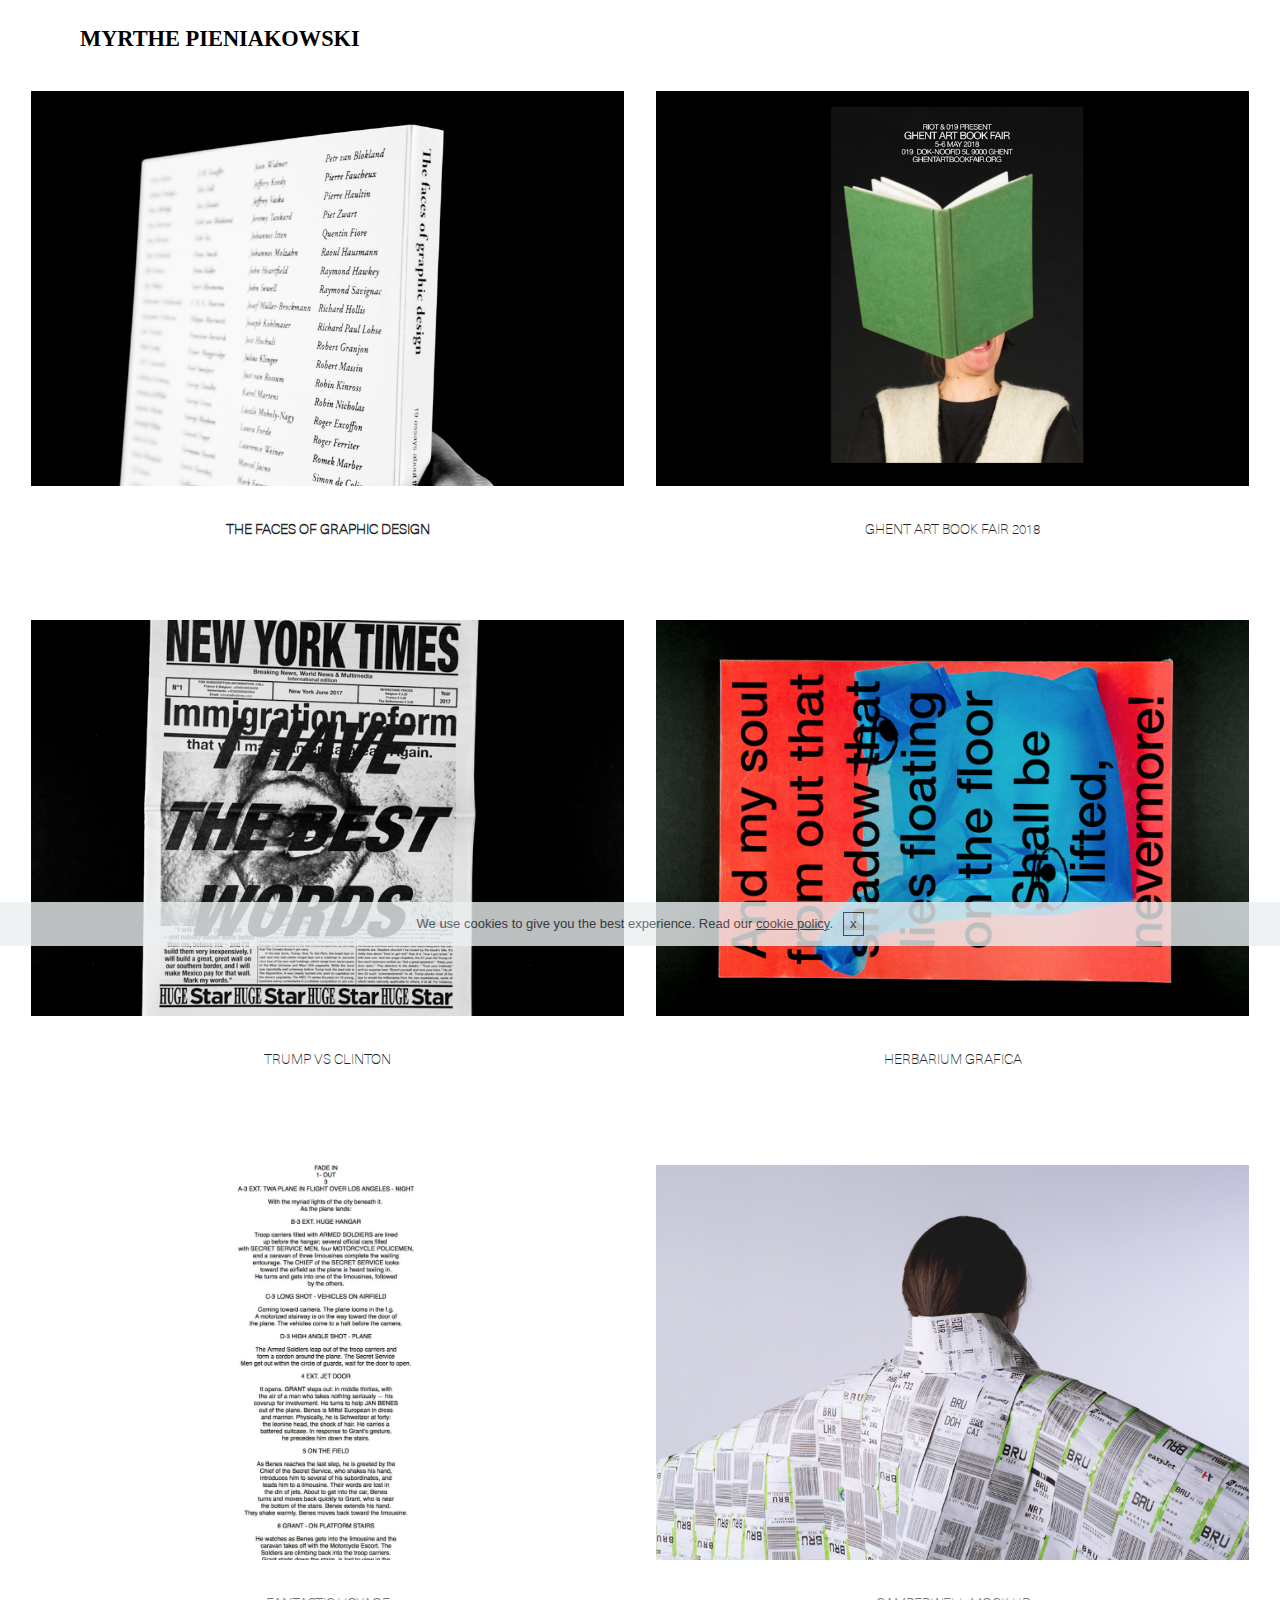
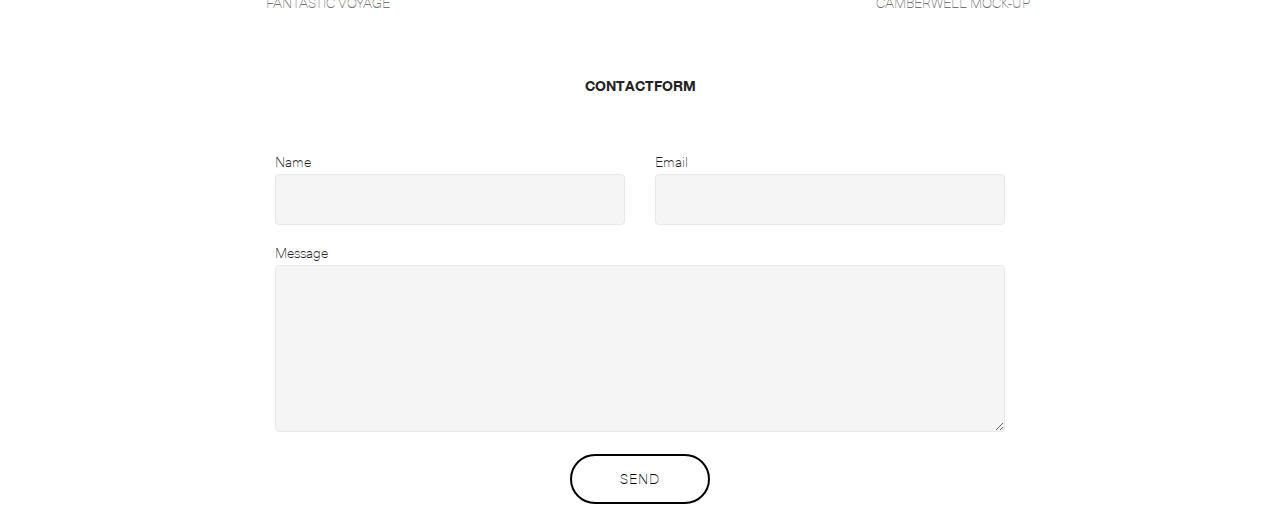
==== index.html @ 6dd0cce3 "create github pages" ====
<!DOCTYPE html>
<html >
<head>
  <!-- Site made with Mobirise Website Builder v4.7.6, https://mobirise.com -->
  <meta charset="UTF-8">
  <meta http-equiv="X-UA-Compatible" content="IE=edge">
  <meta name="generator" content="Mobirise v4.7.6, mobirise.com">
  <meta name="viewport" content="width=device-width, initial-scale=1, minimum-scale=1">
  <link rel="shortcut icon" href="assets/images/mp-678x122.png" type="image/x-icon">
  <meta name="description" content="">
  <title>Home</title>
  <link rel="stylesheet" href="assets/web/assets/mobirise-icons/mobirise-icons.css">
  <link rel="stylesheet" href="assets/tether/tether.min.css">
  <link rel="stylesheet" href="assets/bootstrap/css/bootstrap.min.css">
  <link rel="stylesheet" href="assets/bootstrap/css/bootstrap-grid.min.css">
  <link rel="stylesheet" href="assets/bootstrap/css/bootstrap-reboot.min.css">
  <link rel="stylesheet" href="assets/dropdown/css/style.css">
  <link rel="stylesheet" href="assets/theme/css/style.css">
  <link href="assets/fonts/style.css" rel="stylesheet">
  <link rel="stylesheet" href="assets/mobirise/css/mbr-additional.css" type="text/css">
  
  
  
</head>
<body>

<!-- Google Analytics -->
<!-- Global site tag (gtag.js) - Google Analytics -->
<script async src="https://www.googletagmanager.com/gtag/js?id=UA-120008341-1"></script>
<script>
  window.dataLayer = window.dataLayer || [];
  function gtag(){dataLayer.push(arguments);}
  gtag('js', new Date());

  gtag('config', 'UA-120008341-1');
</script>
<!-- /Google Analytics -->


  <section class="menu cid-qTjVnCFIsH" once="menu" id="menu2-2">

    

    <nav class="navbar navbar-expand beta-menu navbar-dropdown align-items-center navbar-fixed-top navbar-toggleable-sm">
        <button class="navbar-toggler navbar-toggler-right" type="button" data-toggle="collapse" data-target="#navbarSupportedContent" aria-controls="navbarSupportedContent" aria-expanded="false" aria-label="Toggle navigation">
            <div class="hamburger">
                <span></span>
                <span></span>
                <span></span>
                <span></span>
            </div>
        </button>
        <div class="menu-logo">
            <div class="navbar-brand">
                
                <span class="navbar-caption-wrap"><a class="navbar-caption text-black display-5" href="index.html">MYRTHE PIENIAKOWSKI</a></span>
            </div>
        </div>
        <div class="collapse navbar-collapse" id="navbarSupportedContent">
            <ul class="navbar-nav nav-dropdown nav-right" data-app-modern-menu="true"><li class="nav-item">
                    <a class="nav-link link text-black display-7" href="https://mobirise.com"></a>
                </li></ul>
            
        </div>
    </nav>
</section>

<section class="engine"><a href="https://mobirise.me/h">create a web page for free</a></section><section class="features17 cid-qTqsNQmgmX" id="features17-3f">
    
    

    
    <div class="container-fluid">
        <div class="media-container-row">
            <div class="card p-3 col-12 col-md-6">
                <div class="card-wrapper">
                    <div class="card-img">
                        <a href="page4.html"><img src="assets/images/mg-459.jpg" alt="Mobirise" title=""></a>
                    </div>
                    <div class="card-box">
                        
                        <p class="mbr-text mbr-fonts-style display-4"><strong>THE FACES OF GRAPHIC DESIGN</strong></p>
                    </div>
                </div>
            </div>

            <div class="card p-3 col-12 col-md-6">
                <div class="card-wrapper">
                    <div class="card-img">
                        <a href="page3.html"><img src="assets/images/abf1-1.jpg" alt="Mobirise" title=""></a>
                    </div>
                    <div class="card-box">
                        
                        <p class="mbr-text mbr-fonts-style display-4">GHENT ART BOOK FAIR 2018</p>
                    </div>
                </div>
            </div>

            

            
            
            
        </div>
    </div>
</section>

<section class="features17 cid-qTquhU2Tnd" id="features17-3g">
    
    

    
    <div class="container-fluid">
        <div class="media-container-row">
            <div class="card p-3 col-12 col-md-6">
                <div class="card-wrapper">
                    <div class="card-img">
                        <a href="page8.html"><img src="assets/images/mg-482.jpg" alt="Mobirise" title=""></a>
                    </div>
                    <div class="card-box">
                        
                        <p class="mbr-text mbr-fonts-style display-4">TRUMP VS CLINTON</p>
                    </div>
                </div>
            </div>

            <div class="card p-3 col-12 col-md-6">
                <div class="card-wrapper">
                    <div class="card-img">
                        <a href="page6.html"><img src="assets/images/mg-481.jpg" alt="Mobirise" title=""></a>
                    </div>
                    <div class="card-box">
                        
                        <p class="mbr-text mbr-fonts-style display-4">HERBARIUM GRAFICA</p>
                    </div>
                </div>
            </div>

            

            
            
            
        </div>
    </div>
</section>

<section class="features17 cid-qTquioYQr9" id="features17-3h">
    
    

    
    <div class="container-fluid">
        <div class="media-container-row">
            <div class="card p-3 col-12 col-md-6">
                <div class="card-wrapper">
                    <div class="card-img">
                        <a href="page5.html"><img src="assets/images/fantasticccc-1346x897.jpg" alt="Mobirise" title=""></a>
                    </div>
                    <div class="card-box">
                        
                        <p class="mbr-text mbr-fonts-style display-4">FANTASTIC VOYAGE</p>
                    </div>
                </div>
            </div>

            <div class="card p-3 col-12 col-md-6">
                <div class="card-wrapper">
                    <div class="card-img">
                        <a href="page9.html"><img src="assets/images/ual-ba-602.jpg" alt="Mobirise" title=""></a>
                    </div>
                    <div class="card-box">
                        
                        <p class="mbr-text mbr-fonts-style display-4">CAMBERWELL MOCK-UP</p>
                    </div>
                </div>
            </div>

            

            
            
            
        </div>
    </div>
</section>

<section class="mbr-section form1 cid-qTquiLpAEZ" id="form1-3i">

    

    
    <div class="container">
        <div class="row justify-content-center">
            <div class="title col-12 col-lg-8">
                <h2 class="mbr-section-title align-center pb-3 mbr-fonts-style display-7">
                    CONTACTFORM</h2>
                
            </div>
        </div>
    </div>
    <div class="container">
        <div class="row justify-content-center">
            <div class="media-container-column col-lg-8" data-form-type="formoid">
                    <div data-form-alert="" hidden="">Bedankt om het formulier in te vullen!</div>
            
                    <form class="mbr-form" action="https://mobirise.com/" method="post" data-form-title="Mobirise Form"><input type="hidden" name="email" data-form-email="true" value="nL0tCV4Rnau969kRXOWb6rwvXaxweIKHZmibWU5TJxDIJPIV/a1L2n4LvonAKduqh42fuw5In2tM961zqA9WU0sIHcNvE586/GI1rZqLfKrfEwnKVryehw3xgQGCtmq7" data-form-field="Email">
                        <div class="row row-sm-offset">
                            <div class="col-md-4 multi-horizontal" data-for="name">
                                <div class="form-group">
                                    <label class="form-control-label mbr-fonts-style display-4" for="name-form1-3i">Name</label>
                                    <input type="text" class="form-control" name="name" data-form-field="Name" required="" id="name-form1-3i">
                                </div>
                            </div>
                            <div class="col-md-4 multi-horizontal" data-for="email">
                                <div class="form-group">
                                    <label class="form-control-label mbr-fonts-style display-4" for="email-form1-3i">Email</label>
                                    <input type="email" class="form-control" name="email" data-form-field="Email" required="" id="email-form1-3i">
                                </div>
                            </div>
                            
                        </div>
                        <div class="form-group" data-for="message">
                            <label class="form-control-label mbr-fonts-style display-4" for="message-form1-3i">Message</label>
                            <textarea type="text" class="form-control" name="message" rows="7" data-form-field="Message" id="message-form1-3i"></textarea>
                        </div>
            
                        <span class="input-group-btn"><button href="" type="submit" class="btn btn-form btn-black-outline display-4">SEND</button></span>
                    </form>
            </div>
        </div>
    </div>
</section>


  <script src="assets/web/assets/jquery/jquery.min.js"></script>
  <script src="assets/popper/popper.min.js"></script>
  <script src="assets/tether/tether.min.js"></script>
  <script src="assets/bootstrap/js/bootstrap.min.js"></script>
  <script src="assets/smoothscroll/smooth-scroll.js"></script>
  <script src="assets/cookies-alert-plugin/cookies-alert-core.js"></script>
  <script src="assets/cookies-alert-plugin/cookies-alert-script.js"></script>
  <script src="assets/dropdown/js/script.min.js"></script>
  <script src="assets/touchswipe/jquery.touch-swipe.min.js"></script>
  <script src="assets/theme/js/script.js"></script>
  <script src="assets/formoid/formoid.min.js"></script>
  
  
<input name="cookieData" type="hidden" data-cookie-text="We use cookies to give you the best experience. Read our <a href='privacy.html'>cookie policy</a>.">
  </body>
</html>
---- assets/web/assets/mobirise-icons/mobirise-icons.css ----
@font-face {
  font-family: 'MobiriseIcons';
  src:  url('mobirise-icons.eot?spat4u');
  src:  url('mobirise-icons.eot?spat4u#iefix') format('embedded-opentype'),
    url('mobirise-icons.ttf?spat4u') format('truetype'),
    url('mobirise-icons.woff?spat4u') format('woff'),
    url('mobirise-icons.svg?spat4u#MobiriseIcons') format('svg');
  font-weight: normal;
  font-style: normal;
}

[class^="mbri-"], [class*=" mbri-"] {
  /* use !important to prevent issues with browser extensions that change fonts */
  font-family: MobiriseIcons !important;
  speak: none;
  font-style: normal;
  font-weight: normal;
  font-variant: normal;
  text-transform: none;
  line-height: 1;

  /* Better Font Rendering =========== */
  -webkit-font-smoothing: antialiased;
  -moz-osx-font-smoothing: grayscale;
}

.mbri-add-submenu:before {
  content: "\e900";
}
.mbri-alert:before {
  content: "\e901";
}
.mbri-align-center:before {
  content: "\e902";
}
.mbri-align-justify:before {
  content: "\e903";
}
.mbri-align-left:before {
  content: "\e904";
}
.mbri-align-right:before {
  content: "\e905";
}
.mbri-android:before {
  content: "\e906";
}
.mbri-apple:before {
  content: "\e907";
}
.mbri-arrow-down:before {
  content: "\e908";
}
.mbri-arrow-next:before {
  content: "\e909";
}
.mbri-arrow-prev:before {
  content: "\e90a";
}
.mbri-arrow-up:before {
  content: "\e90b";
}
.mbri-bold:before {
  content: "\e90c";
}
.mbri-bookmark:before {
  content: "\e90d";
}
.mbri-bootstrap:before {
  content: "\e90e";
}
.mbri-briefcase:before {
  content: "\e90f";
}
.mbri-browse:before {
  content: "\e910";
}
.mbri-bulleted-list:before {
  content: "\e911";
}
.mbri-calendar:before {
  content: "\e912";
}
.mbri-camera:before {
  content: "\e913";
}
.mbri-cart-add:before {
  content: "\e914";
}
.mbri-cart-full:before {
  content: "\e915";
}
.mbri-cash:before {
  content: "\e916";
}
.mbri-change-style:before {
  content: "\e917";
}
.mbri-chat:before {
  content: "\e918";
}
.mbri-clock:before {
  content: "\e919";
}
.mbri-close:before {
  content: "\e91a";
}
.mbri-cloud:before {
  content: "\e91b";
}
.mbri-code:before {
  content: "\e91c";
}
.mbri-contact-form:before {
  content: "\e91d";
}
.mbri-credit-card:before {
  content: "\e91e";
}
.mbri-cursor-click:before {
  content: "\e91f";
}
.mbri-cust-feedback:before {
  content: "\e920";
}
.mbri-database:before {
  content: "\e921";
}
.mbri-delivery:before {
  content: "\e922";
}
.mbri-desktop:before {
  content: "\e923";
}
.mbri-devices:before {
  content: "\e924";
}
.mbri-down:before {
  content: "\e925";
}
.mbri-download:before {
  content: "\e989";
}
.mbri-drag-n-drop:before {
  content: "\e927";
}
.mbri-drag-n-drop2:before {
  content: "\e928";
}
.mbri-edit:before {
  content: "\e929";
}
.mbri-edit2:before {
  content: "\e92a";
}
.mbri-error:before {
  content: "\e92b";
}
.mbri-extension:before {
  content: "\e92c";
}
.mbri-features:before {
  content: "\e92d";
}
.mbri-file:before {
  content: "\e92e";
}
.mbri-flag:before {
  content: "\e92f";
}
.mbri-folder:before {
  content: "\e930";
}
.mbri-gift:before {
  content: "\e931";
}
.mbri-github:before {
  content: "\e932";
}
.mbri-globe:before {
  content: "\e933";
}
.mbri-globe-2:before {
  content: "\e934";
}
.mbri-growing-chart:before {
  content: "\e935";
}
.mbri-hearth:before {
  content: "\e936";
}
.mbri-help:before {
  content: "\e937";
}
.mbri-home:before {
  content: "\e938";
}
.mbri-hot-cup:before {
  content: "\e939";
}
.mbri-idea:before {
  content: "\e93a";
}
.mbri-image-gallery:before {
  content: "\e93b";
}
.mbri-image-slider:before {
  content: "\e93c";
}
.mbri-info:before {
  content: "\e93d";
}
.mbri-italic:before {
  content: "\e93e";
}
.mbri-key:before {
  content: "\e93f";
}
.mbri-laptop:before {
  content: "\e940";
}
.mbri-layers:before {
  content: "\e941";
}
.mbri-left-right:before {
  content: "\e942";
}
.mbri-left:before {
  content: "\e943";
}
.mbri-letter:before {
  content: "\e944";
}
.mbri-like:before {
  content: "\e945";
}
.mbri-link:before {
  content: "\e946";
}
.mbri-lock:before {
  content: "\e947";
}
.mbri-login:before {
  content: "\e948";
}
.mbri-logout:before {
  content: "\e949";
}
.mbri-magic-stick:before {
  content: "\e94a";
}
.mbri-map-pin:before {
  content: "\e94b";
}
.mbri-menu:before {
  content: "\e94c";
}
.mbri-mobile:before {
  content: "\e94d";
}
.mbri-mobile2:before {
  content: "\e94e";
}
.mbri-mobirise:before {
  content: "\e94f";
}
.mbri-more-horizontal:before {
  content: "\e950";
}
.mbri-more-vertical:before {
  content: "\e951";
}
.mbri-music:before {
  content: "\e952";
}
.mbri-new-file:before {
  content: "\e953";
}
.mbri-numbered-list:before {
  content: "\e954";
}
.mbri-opened-folder:before {
  content: "\e955";
}
.mbri-pages:before {
  content: "\e956";
}
.mbri-paper-plane:before {
  content: "\e957";
}
.mbri-paperclip:before {
  content: "\e958";
}
.mbri-photo:before {
  content: "\e959";
}
.mbri-photos:before {
  content: "\e95a";
}
.mbri-pin:before {
  content: "\e95b";
}
.mbri-play:before {
  content: "\e95c";
}
.mbri-plus:before {
  content: "\e95d";
}
.mbri-preview:before {
  content: "\e95e";
}
.mbri-print:before {
  content: "\e95f";
}
.mbri-protect:before {
  content: "\e960";
}
.mbri-question:before {
  content: "\e961";
}
.mbri-quote-left:before {
  content: "\e962";
}
.mbri-quote-right:before {
  content: "\e963";
}
.mbri-refresh:before {
  content: "\e964";
}
.mbri-responsive:before {
  content: "\e965";
}
.mbri-right:before {
  content: "\e966";
}
.mbri-rocket:before {
  content: "\e967";
}
.mbri-sad-face:before {
  content: "\e968";
}
.mbri-sale:before {
  content: "\e969";
}
.mbri-save:before {
  content: "\e96a";
}
.mbri-search:before {
  content: "\e96b";
}
.mbri-setting:before {
  content: "\e96c";
}
.mbri-setting2:before {
  content: "\e96d";
}
.mbri-setting3:before {
  content: "\e96e";
}
.mbri-share:before {
  content: "\e96f";
}
.mbri-shopping-bag:before {
  content: "\e970";
}
.mbri-shopping-basket:before {
  content: "\e971";
}
.mbri-shopping-cart:before {
  content: "\e972";
}
.mbri-sites:before {
  content: "\e973";
}
.mbri-smile-face:before {
  content: "\e974";
}
.mbri-speed:before {
  content: "\e975";
}
.mbri-star:before {
  content: "\e976";
}
.mbri-success:before {
  content: "\e977";
}
.mbri-sun:before {
  content: "\e978";
}
.mbri-sun2:before {
  content: "\e979";
}
.mbri-tablet:before {
  content: "\e97a";
}
.mbri-tablet-vertical:before {
  content: "\e97b";
}
.mbri-target:before {
  content: "\e97c";
}
.mbri-timer:before {
  content: "\e97d";
}
.mbri-to-ftp:before {
  content: "\e97e";
}
.mbri-to-local-drive:before {
  content: "\e97f";
}
.mbri-touch-swipe:before {
  content: "\e980";
}
.mbri-touch:before {
  content: "\e981";
}
.mbri-trash:before {
  content: "\e982";
}
.mbri-underline:before {
  content: "\e983";
}
.mbri-unlink:before {
  content: "\e984";
}
.mbri-unlock:before {
  content: "\e985";
}
.mbri-up-down:before {
  content: "\e986";
}
.mbri-up:before {
  content: "\e987";
}
.mbri-update:before {
  content: "\e988";
}
.mbri-upload:before {
 content: "\e926"; 
}
.mbri-user:before {
  content: "\e98a";
}
.mbri-user2:before {
  content: "\e98b";
}
.mbri-users:before {
  content: "\e98c";
}
.mbri-video:before {
  content: "\e98d";
}
.mbri-video-play:before {
  content: "\e98e";
}
.mbri-watch:before {
  content: "\e98f";
}
.mbri-website-theme:before {
  content: "\e990";
}
.mbri-wifi:before {
  content: "\e991";
}
.mbri-windows:before {
  content: "\e992";
}
.mbri-zoom-out:before {
  content: "\e993";
}
.mbri-redo:before {
  content: "\e994";
}
.mbri-undo:before {
  content: "\e995";
}
---- assets/dropdown/css/style.css ----
.navbar-dropdown {
  left: 0;
  padding: 0;
  position: absolute;
  right: 0;
  top: 0;
  transition: all 0.45s ease;
  z-index: 1030;
  background: #282828; }
  .navbar-dropdown .navbar-logo {
    margin-right: 0.8rem;
    transition: margin 0.3s ease-in-out;
    vertical-align: middle; }
    .navbar-dropdown .navbar-logo img {
      height: 3.125rem;
      transition: all 0.3s ease-in-out; }
    .navbar-dropdown .navbar-logo.mbr-iconfont {
      font-size: 3.125rem;
      line-height: 3.125rem; }
  .navbar-dropdown .navbar-caption {
    font-weight: 700;
    white-space: normal;
    vertical-align: -4px;
    line-height: 3.125rem !important; }
    .navbar-dropdown .navbar-caption, .navbar-dropdown .navbar-caption:hover {
      color: inherit;
      text-decoration: none; }
  .navbar-dropdown .mbr-iconfont + .navbar-caption {
    vertical-align: -1px; }
  .navbar-dropdown.navbar-fixed-top {
    position: fixed; }
  .navbar-dropdown .navbar-brand span {
    vertical-align: -4px; }
  .navbar-dropdown.bg-color.transparent {
    background: none; }
  .navbar-dropdown.navbar-short .navbar-brand {
    padding: 0.625rem 0; }
    .navbar-dropdown.navbar-short .navbar-brand span {
      vertical-align: -1px; }
  .navbar-dropdown.navbar-short .navbar-caption {
    line-height: 2.375rem !important;
    vertical-align: -2px; }
  .navbar-dropdown.navbar-short .navbar-logo {
    margin-right: 0.5rem; }
    .navbar-dropdown.navbar-short .navbar-logo img {
      height: 2.375rem; }
    .navbar-dropdown.navbar-short .navbar-logo.mbr-iconfont {
      font-size: 2.375rem;
      line-height: 2.375rem; }
  .navbar-dropdown.navbar-short .mbr-table-cell {
    height: 3.625rem; }
  .navbar-dropdown .navbar-close {
    left: 0.6875rem;
    position: fixed;
    top: 0.75rem;
    z-index: 1000; }
  .navbar-dropdown .hamburger-icon {
    content: "";
    display: inline-block;
    vertical-align: middle;
    width: 16px;
    -webkit-box-shadow: 0 -6px 0 1px #282828,0 0 0 1px #282828,0 6px 0 1px #282828;
    -moz-box-shadow: 0 -6px 0 1px #282828,0 0 0 1px #282828,0 6px 0 1px #282828;
    box-shadow: 0 -6px 0 1px #282828,0 0 0 1px #282828,0 6px 0 1px #282828; }

.dropdown-menu .dropdown-toggle[data-toggle="dropdown-submenu"]::after {
  border-bottom: 0.35em solid transparent;
  border-left: 0.35em solid;
  border-right: 0;
  border-top: 0.35em solid transparent;
  margin-left: 0.3rem; }

.dropdown-menu .dropdown-item:focus {
  outline: 0; }

.nav-dropdown {
  font-size: 0.75rem;
  font-weight: 500;
  height: auto !important; }
  .nav-dropdown .nav-btn {
    padding-left: 1rem; }
  .nav-dropdown .link {
    margin: .667em 1.667em;
    font-weight: 500;
    padding: 0;
    transition: color .2s ease-in-out; }
    .nav-dropdown .link.dropdown-toggle {
      margin-right: 2.583em; }
      .nav-dropdown .link.dropdown-toggle::after {
        margin-left: .25rem;
        border-top: 0.35em solid;
        border-right: 0.35em solid transparent;
        border-left: 0.35em solid transparent;
        border-bottom: 0; }
      .nav-dropdown .link.dropdown-toggle[aria-expanded="true"] {
        margin: 0;
        padding: 0.667em 3.263em  0.667em 1.667em; }
  .nav-dropdown .link::after,
  .nav-dropdown .dropdown-item::after {
    color: inherit; }
  .nav-dropdown .btn {
    font-size: 0.75rem;
    font-weight: 700;
    letter-spacing: 0;
    margin-bottom: 0;
    padding-left: 1.25rem;
    padding-right: 1.25rem; }
  .nav-dropdown .dropdown-menu {
    border-radius: 0;
    border: 0;
    left: 0;
    margin: 0;
    padding-bottom: 1.25rem;
    padding-top: 1.25rem;
    position: relative; }
  .nav-dropdown .dropdown-submenu {
    margin-left: 0.125rem;
    top: 0; }
  .nav-dropdown .dropdown-item {
    font-weight: 500;
    line-height: 2;
    padding: 0.3846em 4.615em 0.3846em 1.5385em;
    position: relative;
    transition: color .2s ease-in-out, background-color .2s ease-in-out; }
    .nav-dropdown .dropdown-item::after {
      margin-top: -0.3077em;
      position: absolute;
      right: 1.1538em;
      top: 50%; }
    .nav-dropdown .dropdown-item:focus, .nav-dropdown .dropdown-item:hover {
      background: none; }

@media (max-width: 767px) {
  .nav-dropdown.navbar-toggleable-sm {
    bottom: 0;
    display: none;
    left: 0;
    overflow-x: hidden;
    position: fixed;
    top: 0;
    transform: translateX(-100%);
    -ms-transform: translateX(-100%);
    -webkit-transform: translateX(-100%);
    width: 18.75rem;
    z-index: 999; } }
.nav-dropdown.navbar-toggleable-xl {
  bottom: 0;
  display: none;
  left: 0;
  overflow-x: hidden;
  position: fixed;
  top: 0;
  transform: translateX(-100%);
  -ms-transform: translateX(-100%);
  -webkit-transform: translateX(-100%);
  width: 18.75rem;
  z-index: 999; }

.nav-dropdown-sm {
  display: block !important;
  overflow-x: hidden;
  overflow: auto;
  padding-top: 3.875rem; }
  .nav-dropdown-sm::after {
    content: "";
    display: block;
    height: 3rem;
    width: 100%; }
  .nav-dropdown-sm.collapse.in ~ .navbar-close {
    display: block !important; }
  .nav-dropdown-sm.collapsing, .nav-dropdown-sm.collapse.in {
    transform: translateX(0);
    -ms-transform: translateX(0);
    -webkit-transform: translateX(0);
    transition: all 0.25s ease-out;
    -webkit-transition: all 0.25s ease-out;
    background: #282828; }
  .nav-dropdown-sm.collapsing[aria-expanded="false"] {
    transform: translateX(-100%);
    -ms-transform: translateX(-100%);
    -webkit-transform: translateX(-100%); }
  .nav-dropdown-sm .nav-item {
    display: block;
    margin-left: 0 !important;
    padding-left: 0; }
  .nav-dropdown-sm .link,
  .nav-dropdown-sm .dropdown-item {
    border-top: 1px dotted rgba(255, 255, 255, 0.1);
    font-size: 0.8125rem;
    line-height: 1.6;
    margin: 0 !important;
    padding: 0.875rem 2.4rem 0.875rem 1.5625rem !important;
    position: relative;
    white-space: normal; }
    .nav-dropdown-sm .link:focus, .nav-dropdown-sm .link:hover,
    .nav-dropdown-sm .dropdown-item:focus,
    .nav-dropdown-sm .dropdown-item:hover {
      background: rgba(0, 0, 0, 0.2) !important;
      color: #c0a375; }
  .nav-dropdown-sm .nav-btn {
    position: relative;
    padding: 1.5625rem 1.5625rem 0 1.5625rem; }
    .nav-dropdown-sm .nav-btn::before {
      border-top: 1px dotted rgba(255, 255, 255, 0.1);
      content: "";
      left: 0;
      position: absolute;
      top: 0;
      width: 100%; }
    .nav-dropdown-sm .nav-btn + .nav-btn {
      padding-top: 0.625rem; }
      .nav-dropdown-sm .nav-btn + .nav-btn::before {
        display: none; }
  .nav-dropdown-sm .btn {
    padding: 0.625rem 0; }
  .nav-dropdown-sm .dropdown-toggle[data-toggle="dropdown-submenu"]::after {
    margin-left: .25rem;
    border-top: 0.35em solid;
    border-right: 0.35em solid transparent;
    border-left: 0.35em solid transparent;
    border-bottom: 0; }
  .nav-dropdown-sm .dropdown-toggle[data-toggle="dropdown-submenu"][aria-expanded="true"]::after {
    border-top: 0;
    border-right: 0.35em solid transparent;
    border-left: 0.35em solid transparent;
    border-bottom: 0.35em solid; }
  .nav-dropdown-sm .dropdown-menu {
    margin: 0;
    padding: 0;
    position: relative;
    top: 0;
    left: 0;
    width: 100%;
    border: 0;
    float: none;
    border-radius: 0;
    background: none; }
  .nav-dropdown-sm .dropdown-submenu {
    left: 100%;
    margin-left: 0.125rem;
    margin-top: -1.25rem;
    top: 0; }

.navbar-toggleable-sm .nav-dropdown .dropdown-menu {
  position: absolute; }

.navbar-toggleable-sm .nav-dropdown .dropdown-submenu {
  left: 100%;
  margin-left: 0.125rem;
  margin-top: -1.25rem;
  top: 0; }

.navbar-toggleable-sm.opened .nav-dropdown .dropdown-menu {
  position: relative; }

.navbar-toggleable-sm.opened .nav-dropdown .dropdown-submenu {
  left: 0;
  margin-left: 00rem;
  margin-top: 0rem;
  top: 0; }

.is-builder .nav-dropdown.collapsing {
  transition: none !important; }

/*# sourceMappingURL=style.css.map */
---- assets/theme/css/style.css ----
/*!
 * Mobirise v4 theme (https://mobirise.com/)
 * Copyright 2017 Mobirise
 */
section {
  background-color: #eeeeee; }

section,
.container,
.container-fluid {
  position: relative;
  word-wrap: break-word; }

a.mbr-iconfont:hover {
  text-decoration: none; }

.article .lead p, .article .lead ul, .article .lead ol, .article .lead pre, .article .lead blockquote {
  margin-bottom: 0; }

a {
  font-style: normal;
  font-weight: 400;
  cursor: pointer; }
  a, a:hover {
    text-decoration: none; }

figure {
  margin-bottom: 0; }

body {
  color: #232323; }

h1, h2, h3, h4, h5, h6,
.h1, .h2, .h3, .h4, .h5, .h6,
.display-1, .display-2, .display-3, .display-4 {
  line-height: 1;
  word-break: break-word;
  word-wrap: break-word; }

b, strong {
  font-weight: bold; }

blockquote {
  padding: 10px 0 10px 20px;
  position: relative;
  border-left: 2px solid;
  border-color: #ff3366; }

input:-webkit-autofill, input:-webkit-autofill:hover, input:-webkit-autofill:focus, input:-webkit-autofill:active {
  transition-delay: 9999s;
  transition-property: background-color, color; }

textarea[type="hidden"] {
  display: none; }

body {
  position: relative; }

section {
  background-position: 50% 50%;
  background-repeat: no-repeat;
  background-size: cover; }
  section .mbr-background-video,
  section .mbr-background-video-preview {
    position: absolute;
    bottom: 0;
    left: 0;
    right: 0;
    top: 0; }

.hidden {
  visibility: hidden; }

.mbr-z-index20 {
  z-index: 20; }

/*! Base colors */
.mbr-white {
  color: #ffffff; }

.mbr-black {
  color: #000000; }

.mbr-bg-white {
  background-color: #ffffff; }

.mbr-bg-black {
  background-color: #000000; }

/*! Text-aligns */
.align-left {
  text-align: left; }

.align-center {
  text-align: center; }

.align-right {
  text-align: right; }

@media (max-width: 767px) {
  .align-left, .align-center, .align-right, .mbr-section-btn, .mbr-section-title {
    text-align: center; } }
/*! Font-weight  */
.mbr-light {
  font-weight: 300; }

.mbr-regular {
  font-weight: 400; }

.mbr-semibold {
  font-weight: 500; }

.mbr-bold {
  font-weight: 700; }

/*! Media  */
.media-size-item {
  -webkit-flex: 1 1 auto;
  -moz-flex: 1 1 auto;
  -ms-flex: 1 1 auto;
  -o-flex: 1 1 auto;
  flex: 1 1 auto; }

.media-content {
  -webkit-flex-basis: 100%;
  flex-basis: 100%; }

.media-container-row {
  display: -ms-flexbox;
  display: -webkit-flex;
  display: flex;
  -webkit-flex-direction: row;
  -ms-flex-direction: row;
  flex-direction: row;
  -webkit-flex-wrap: wrap;
  -ms-flex-wrap: wrap;
  flex-wrap: wrap;
  -webkit-justify-content: center;
  -ms-flex-pack: center;
  justify-content: center;
  -webkit-align-content: center;
  -ms-flex-line-pack: center;
  align-content: center;
  -webkit-align-items: start;
  -ms-flex-align: start;
  align-items: start; }
  .media-container-row .media-size-item {
    width: 400px; }

.media-container-column {
  display: -ms-flexbox;
  display: -webkit-flex;
  display: flex;
  -webkit-flex-direction: column;
  -ms-flex-direction: column;
  flex-direction: column;
  -webkit-flex-wrap: wrap;
  -ms-flex-wrap: wrap;
  flex-wrap: wrap;
  -webkit-justify-content: center;
  -ms-flex-pack: center;
  justify-content: center;
  -webkit-align-content: center;
  -ms-flex-line-pack: center;
  align-content: center;
  -webkit-align-items: stretch;
  -ms-flex-align: stretch;
  align-items: stretch; }
  .media-container-column > * {
    width: 100%; }

@media (min-width: 992px) {
  .media-container-row {
    -webkit-flex-wrap: nowrap;
    -ms-flex-wrap: nowrap;
    flex-wrap: nowrap; } }
figure {
  overflow: hidden; }

figure[mbr-media-size] {
  transition: width 0.1s; }

.mbr-figure img, .mbr-figure iframe {
  display: block;
  width: 100%; }

.card {
  background-color: transparent;
  border: none; }

.card-img {
  text-align: center;
  flex-shrink: 0; }

.media {
  max-width: 100%;
  margin: 0 auto; }

.mbr-figure {
  -ms-flex-item-align: center;
  -ms-grid-row-align: center;
  -webkit-align-self: center;
  align-self: center; }

.media-container > div {
  max-width: 100%; }

.mbr-figure img, .card-img img {
  width: 100%; }

@media (max-width: 991px) {
  .media-size-item {
    width: auto !important; }

  .media {
    width: auto; }

  .mbr-figure {
    width: 100% !important; } }
/*! Buttons */
.mbr-section-btn {
  margin-left: -.25rem;
  margin-right: -.25rem;
  font-size: 0; }

nav .mbr-section-btn {
  margin-left: 0rem;
  margin-right: 0rem; }

/*! Btn icon margin */
.btn .mbr-iconfont, .btn.btn-sm .mbr-iconfont {
  cursor: pointer;
  margin-right: 0.5rem; }

.btn.btn-md .mbr-iconfont, .btn.btn-md .mbr-iconfont {
  margin-right: 0.8rem; }

.mbr-regular {
  font-weight: 400; }

.mbr-semibold {
  font-weight: 500; }

.mbr-bold {
  font-weight: 700; }

[type="submit"] {
  -webkit-appearance: none; }

/*! Full-screen */
.mbr-fullscreen .mbr-overlay {
  min-height: 100vh; }

.mbr-fullscreen {
  display: flex;
  display: -webkit-flex;
  display: -moz-flex;
  display: -ms-flex;
  display: -o-flex;
  align-items: center;
  -webkit-align-items: center;
  min-height: 100vh;
  padding-top: 3rem;
  padding-bottom: 3rem; }

/*! Map */
.map {
  height: 25rem;
  position: relative; }
  .map iframe {
    width: 100%;
    height: 100%; }

/* Form */
.form-asterisk {
  font-family: initial;
  position: absolute;
  top: -2px;
  font-weight: normal; }

/*! Scroll to top arrow */
.mbr-arrow-up {
  bottom: 25px;
  right: 90px;
  position: fixed;
  text-align: right;
  z-index: 5000;
  color: #ffffff;
  font-size: 32px;
  transform: rotate(180deg);
  -webkit-transform: rotate(180deg); }

.mbr-arrow-up a {
  background: rgba(0, 0, 0, 0.2);
  border-radius: 3px;
  color: #fff;
  display: inline-block;
  height: 60px;
  width: 60px;
  outline-style: none !important;
  position: relative;
  text-decoration: none;
  transition: all .3s ease-in-out;
  cursor: pointer;
  text-align: center; }
  .mbr-arrow-up a:hover {
    background-color: rgba(0, 0, 0, 0.4); }
  .mbr-arrow-up a i {
    line-height: 60px; }

.mbr-arrow-up-icon {
  display: block;
  color: #fff; }

.mbr-arrow-up-icon::before {
  content: "\203a";
  display: inline-block;
  font-family: serif;
  font-size: 32px;
  line-height: 1;
  font-style: normal;
  position: relative;
  top: 6px;
  left: -4px;
  -webkit-transform: rotate(-90deg);
  transform: rotate(-90deg); }

/*! Arrow Down */
.mbr-arrow {
  position: absolute;
  bottom: 45px;
  left: 50%;
  width: 60px;
  height: 60px;
  cursor: pointer;
  background-color: rgba(80, 80, 80, 0.5);
  border-radius: 50%;
  -webkit-transform: translateX(-50%);
  transform: translateX(-50%); }
  .mbr-arrow > a {
    display: inline-block;
    text-decoration: none;
    outline-style: none;
    -webkit-animation: arrowdown 1.7s ease-in-out infinite;
    animation: arrowdown 1.7s ease-in-out infinite; }
    .mbr-arrow > a > i {
      position: absolute;
      top: -2px;
      left: 15px;
      font-size: 2rem; }

@keyframes arrowdown {
  0% {
    transform: translateY(0px);
    -webkit-transform: translateY(0px); }
  50% {
    transform: translateY(-5px);
    -webkit-transform: translateY(-5px); }
  100% {
    transform: translateY(0px);
    -webkit-transform: translateY(0px); } }
@-webkit-keyframes arrowdown {
  0% {
    transform: translateY(0px);
    -webkit-transform: translateY(0px); }
  50% {
    transform: translateY(-5px);
    -webkit-transform: translateY(-5px); }
  100% {
    transform: translateY(0px);
    -webkit-transform: translateY(0px); } }
@media (max-width: 500px) {
  .mbr-arrow-up {
    left: 50%;
    right: auto;
    transform: translateX(-50%) rotate(180deg);
    -webkit-transform: translateX(-50%) rotate(180deg); } }
/*Gradients animation*/
@keyframes gradient-animation {
  from {
    background-position: 0% 100%;
    animation-timing-function: ease-in-out; }
  to {
    background-position: 100% 0%;
    animation-timing-function: ease-in-out; } }
@-webkit-keyframes gradient-animation {
  from {
    background-position: 0% 100%;
    animation-timing-function: ease-in-out; }
  to {
    background-position: 100% 0%;
    animation-timing-function: ease-in-out; } }
.bg-gradient {
  background-size: 200% 200%;
  animation: gradient-animation 5s infinite alternate;
  -webkit-animation: gradient-animation 5s infinite alternate; }

.menu .navbar-brand {
  display: -webkit-flex; }
  .menu .navbar-brand span {
    display: flex;
    display: -webkit-flex; }
  .menu .navbar-brand .navbar-caption-wrap {
    display: -webkit-flex; }
  .menu .navbar-brand .navbar-logo img {
    display: -webkit-flex; }
@media (min-width: 768px) and (max-width: 991px) {
  .menu .navbar-toggleable-sm .navbar-nav {
    display: -webkit-box;
    display: -webkit-flex;
    display: -ms-flexbox; } }
@media (min-width: 992px) {
  .menu .navbar-nav.nav-dropdown {
    display: -webkit-flex; }
  .menu .navbar-toggleable-sm .navbar-collapse {
    display: -webkit-flex !important; } }

/*# sourceMappingURL=style.css.map */
.engine {
	position: absolute;
	text-indent: -2400px;
	text-align: center;
	padding: 0;
	top: 0;
	left: -2400px;
}
---- assets/fonts/style.css ----
@font-face {
   font-family: 'Adobe Garamond Pro Regular 2';
   src: url('Adobe Garamond Pro Regular 2/font.ttf');
}
@font-face {
   font-family: 'helvetica-neue-bold-2';
   src: url('helvetica-neue-bold-2/font.ttf');
}
@font-face {
   font-family: 'Neue Haas Unica W01 Thin';
   src: url('Neue Haas Unica W01 Thin/font.ttf');
}
---- assets/mobirise/css/mbr-additional.css ----
@import url(https://fonts.googleapis.com/css?family=Libre+Baskerville:400,400i,700);
@import url(https://fonts.googleapis.com/css?family=Rubik:300,300i,400,400i,500,500i,700,700i,900,900i);


body {
  font-style: normal;
  line-height: 1.5;
}
.mbr-section-title {
  font-style: normal;
  line-height: 1.2;
}
.mbr-section-subtitle {
  line-height: 1.3;
}
.mbr-text {
  font-style: normal;
  line-height: 1.6;
}
.display-1 {
  font-family: 'Libre Baskerville', serif;
  font-size: 4.25rem;
}
.display-1 > .mbr-iconfont {
  font-size: 6.8rem;
}
.display-2 {
  font-family: 'Rubik', sans-serif;
  font-size: 3rem;
}
.display-2 > .mbr-iconfont {
  font-size: 4.8rem;
}
.display-4 {
  font-family: 'Neue Haas Unica W01 Thin';
  font-size: 0.85rem;
}
.display-4 > .mbr-iconfont {
  font-size: 1.36rem;
}
.display-5 {
  font-family: 'Adobe Garamond Pro Regular 2';
  font-size: 1.4rem;
}
.display-5 > .mbr-iconfont {
  font-size: 2.24rem;
}
.display-7 {
  font-family: 'helvetica-neue-bold-2';
  font-size: 0.85rem;
}
.display-7 > .mbr-iconfont {
  font-size: 1.36rem;
}
/* ---- Fluid typography for mobile devices ---- */
/* 1.4 - font scale ratio ( bootstrap == 1.42857 ) */
/* 100vw - current viewport width */
/* (48 - 20)  48 == 48rem == 768px, 20 == 20rem == 320px(minimal supported viewport) */
/* 0.65 - min scale variable, may vary */
@media (max-width: 768px) {
  .display-1 {
    font-size: 3.4rem;
    font-size: calc( 2.1374999999999997rem + (4.25 - 2.1374999999999997) * ((100vw - 20rem) / (48 - 20)));
    line-height: calc( 1.4 * (2.1374999999999997rem + (4.25 - 2.1374999999999997) * ((100vw - 20rem) / (48 - 20))));
  }
  .display-2 {
    font-size: 2.4rem;
    font-size: calc( 1.7rem + (3 - 1.7) * ((100vw - 20rem) / (48 - 20)));
    line-height: calc( 1.4 * (1.7rem + (3 - 1.7) * ((100vw - 20rem) / (48 - 20))));
  }
  .display-4 {
    font-size: 0.68rem;
    font-size: calc( 0.9475rem + (0.85 - 0.9475) * ((100vw - 20rem) / (48 - 20)));
    line-height: calc( 1.4 * (0.9475rem + (0.85 - 0.9475) * ((100vw - 20rem) / (48 - 20))));
  }
  .display-5 {
    font-size: 1.12rem;
    font-size: calc( 1.14rem + (1.4 - 1.14) * ((100vw - 20rem) / (48 - 20)));
    line-height: calc( 1.4 * (1.14rem + (1.4 - 1.14) * ((100vw - 20rem) / (48 - 20))));
  }
}
/* Buttons */
.btn {
  font-weight: 500;
  border-width: 2px;
  font-style: normal;
  letter-spacing: 1px;
  margin: .4rem .8rem;
  white-space: normal;
  -webkit-transition: all 0.3s ease-in-out;
  -moz-transition: all 0.3s ease-in-out;
  transition: all 0.3s ease-in-out;
  padding: 1rem 3rem;
  border-radius: 3px;
  display: inline-flex;
  align-items: center;
  justify-content: center;
  word-break: break-word;
}
.btn-sm {
  font-weight: 500;
  letter-spacing: 1px;
  -webkit-transition: all 0.3s ease-in-out;
  -moz-transition: all 0.3s ease-in-out;
  transition: all 0.3s ease-in-out;
  padding: 0.6rem 1.5rem;
  border-radius: 3px;
}
.btn-md {
  font-weight: 500;
  letter-spacing: 1px;
  margin: .4rem .8rem !important;
  -webkit-transition: all 0.3s ease-in-out;
  -moz-transition: all 0.3s ease-in-out;
  transition: all 0.3s ease-in-out;
  padding: 1rem 3rem;
  border-radius: 3px;
}
.btn-lg {
  font-weight: 500;
  letter-spacing: 1px;
  margin: .4rem .8rem !important;
  -webkit-transition: all 0.3s ease-in-out;
  -moz-transition: all 0.3s ease-in-out;
  transition: all 0.3s ease-in-out;
  padding: 1.2rem 3.2rem;
  border-radius: 3px;
}
.bg-primary {
  background-color: #ffffff !important;
}
.bg-success {
  background-color: #f7ed4a !important;
}
.bg-info {
  background-color: #82786e !important;
}
.bg-warning {
  background-color: #879a9f !important;
}
.bg-danger {
  background-color: #b1a374 !important;
}
.btn-primary,
.btn-primary:active {
  background-color: #ffffff !important;
  border-color: #ffffff !important;
  color: #808080 !important;
}
.btn-primary:hover,
.btn-primary:focus,
.btn-primary.focus,
.btn-primary.active {
  color: #808080 !important;
  background-color: #d9d9d9 !important;
  border-color: #d9d9d9 !important;
}
.btn-primary.disabled,
.btn-primary:disabled {
  color: #808080 !important;
  background-color: #d9d9d9 !important;
  border-color: #d9d9d9 !important;
}
.btn-secondary,
.btn-secondary:active {
  background-color: #ff3366 !important;
  border-color: #ff3366 !important;
  color: #ffffff !important;
}
.btn-secondary:hover,
.btn-secondary:focus,
.btn-secondary.focus,
.btn-secondary.active {
  color: #ffffff !important;
  background-color: #e50039 !important;
  border-color: #e50039 !important;
}
.btn-secondary.disabled,
.btn-secondary:disabled {
  color: #ffffff !important;
  background-color: #e50039 !important;
  border-color: #e50039 !important;
}
.btn-info,
.btn-info:active {
  background-color: #82786e !important;
  border-color: #82786e !important;
  color: #ffffff !important;
}
.btn-info:hover,
.btn-info:focus,
.btn-info.focus,
.btn-info.active {
  color: #ffffff !important;
  background-color: #59524b !important;
  border-color: #59524b !important;
}
.btn-info.disabled,
.btn-info:disabled {
  color: #ffffff !important;
  background-color: #59524b !important;
  border-color: #59524b !important;
}
.btn-success,
.btn-success:active {
  background-color: #f7ed4a !important;
  border-color: #f7ed4a !important;
  color: #3f3c03 !important;
}
.btn-success:hover,
.btn-success:focus,
.btn-success.focus,
.btn-success.active {
  color: #3f3c03 !important;
  background-color: #eadd0a !important;
  border-color: #eadd0a !important;
}
.btn-success.disabled,
.btn-success:disabled {
  color: #3f3c03 !important;
  background-color: #eadd0a !important;
  border-color: #eadd0a !important;
}
.btn-warning,
.btn-warning:active {
  background-color: #879a9f !important;
  border-color: #879a9f !important;
  color: #ffffff !important;
}
.btn-warning:hover,
.btn-warning:focus,
.btn-warning.focus,
.btn-warning.active {
  color: #ffffff !important;
  background-color: #617479 !important;
  border-color: #617479 !important;
}
.btn-warning.disabled,
.btn-warning:disabled {
  color: #ffffff !important;
  background-color: #617479 !important;
  border-color: #617479 !important;
}
.btn-danger,
.btn-danger:active {
  background-color: #b1a374 !important;
  border-color: #b1a374 !important;
  color: #ffffff !important;
}
.btn-danger:hover,
.btn-danger:focus,
.btn-danger.focus,
.btn-danger.active {
  color: #ffffff !important;
  background-color: #8b7d4e !important;
  border-color: #8b7d4e !important;
}
.btn-danger.disabled,
.btn-danger:disabled {
  color: #ffffff !important;
  background-color: #8b7d4e !important;
  border-color: #8b7d4e !important;
}
.btn-white {
  color: #333333 !important;
}
.btn-white,
.btn-white:active {
  background-color: #ffffff !important;
  border-color: #ffffff !important;
  color: #808080 !important;
}
.btn-white:hover,
.btn-white:focus,
.btn-white.focus,
.btn-white.active {
  color: #808080 !important;
  background-color: #d9d9d9 !important;
  border-color: #d9d9d9 !important;
}
.btn-white.disabled,
.btn-white:disabled {
  color: #808080 !important;
  background-color: #d9d9d9 !important;
  border-color: #d9d9d9 !important;
}
.btn-black,
.btn-black:active {
  background-color: #333333 !important;
  border-color: #333333 !important;
  color: #ffffff !important;
}
.btn-black:hover,
.btn-black:focus,
.btn-black.focus,
.btn-black.active {
  color: #ffffff !important;
  background-color: #0d0d0d !important;
  border-color: #0d0d0d !important;
}
.btn-black.disabled,
.btn-black:disabled {
  color: #ffffff !important;
  background-color: #0d0d0d !important;
  border-color: #0d0d0d !important;
}
.btn-primary-outline,
.btn-primary-outline:active {
  background: none;
  border-color: #cccccc;
  color: #cccccc;
}
.btn-primary-outline:hover,
.btn-primary-outline:focus,
.btn-primary-outline.focus,
.btn-primary-outline.active {
  color: #808080;
  background-color: #ffffff;
  border-color: #ffffff;
}
.btn-primary-outline.disabled,
.btn-primary-outline:disabled {
  color: #808080 !important;
  background-color: #ffffff !important;
  border-color: #ffffff !important;
}
.btn-secondary-outline,
.btn-secondary-outline:active {
  background: none;
  border-color: #cc0033;
  color: #cc0033;
}
.btn-secondary-outline:hover,
.btn-secondary-outline:focus,
.btn-secondary-outline.focus,
.btn-secondary-outline.active {
  color: #ffffff;
  background-color: #ff3366;
  border-color: #ff3366;
}
.btn-secondary-outline.disabled,
.btn-secondary-outline:disabled {
  color: #ffffff !important;
  background-color: #ff3366 !important;
  border-color: #ff3366 !important;
}
.btn-info-outline,
.btn-info-outline:active {
  background: none;
  border-color: #4b453f;
  color: #4b453f;
}
.btn-info-outline:hover,
.btn-info-outline:focus,
.btn-info-outline.focus,
.btn-info-outline.active {
  color: #ffffff;
  background-color: #82786e;
  border-color: #82786e;
}
.btn-info-outline.disabled,
.btn-info-outline:disabled {
  color: #ffffff !important;
  background-color: #82786e !important;
  border-color: #82786e !important;
}
.btn-success-outline,
.btn-success-outline:active {
  background: none;
  border-color: #d2c609;
  color: #d2c609;
}
.btn-success-outline:hover,
.btn-success-outline:focus,
.btn-success-outline.focus,
.btn-success-outline.active {
  color: #3f3c03;
  background-color: #f7ed4a;
  border-color: #f7ed4a;
}
.btn-success-outline.disabled,
.btn-success-outline:disabled {
  color: #3f3c03 !important;
  background-color: #f7ed4a !important;
  border-color: #f7ed4a !important;
}
.btn-warning-outline,
.btn-warning-outline:active {
  background: none;
  border-color: #55666b;
  color: #55666b;
}
.btn-warning-outline:hover,
.btn-warning-outline:focus,
.btn-warning-outline.focus,
.btn-warning-outline.active {
  color: #ffffff;
  background-color: #879a9f;
  border-color: #879a9f;
}
.btn-warning-outline.disabled,
.btn-warning-outline:disabled {
  color: #ffffff !important;
  background-color: #879a9f !important;
  border-color: #879a9f !important;
}
.btn-danger-outline,
.btn-danger-outline:active {
  background: none;
  border-color: #7a6e45;
  color: #7a6e45;
}
.btn-danger-outline:hover,
.btn-danger-outline:focus,
.btn-danger-outline.focus,
.btn-danger-outline.active {
  color: #ffffff;
  background-color: #b1a374;
  border-color: #b1a374;
}
.btn-danger-outline.disabled,
.btn-danger-outline:disabled {
  color: #ffffff !important;
  background-color: #b1a374 !important;
  border-color: #b1a374 !important;
}
.btn-black-outline,
.btn-black-outline:active {
  background: none;
  border-color: #000000;
  color: #000000;
}
.btn-black-outline:hover,
.btn-black-outline:focus,
.btn-black-outline.focus,
.btn-black-outline.active {
  color: #ffffff;
  background-color: #333333;
  border-color: #333333;
}
.btn-black-outline.disabled,
.btn-black-outline:disabled {
  color: #ffffff !important;
  background-color: #333333 !important;
  border-color: #333333 !important;
}
.btn-white-outline,
.btn-white-outline:active,
.btn-white-outline.active {
  background: none;
  border-color: #ffffff;
  color: #ffffff;
}
.btn-white-outline:hover,
.btn-white-outline:focus,
.btn-white-outline.focus {
  color: #333333;
  background-color: #ffffff;
  border-color: #ffffff;
}
.text-primary {
  color: #ffffff !important;
}
.text-secondary {
  color: #ff3366 !important;
}
.text-success {
  color: #f7ed4a !important;
}
.text-info {
  color: #82786e !important;
}
.text-warning {
  color: #879a9f !important;
}
.text-danger {
  color: #b1a374 !important;
}
.text-white {
  color: #ffffff !important;
}
.text-black {
  color: #000000 !important;
}
a.text-primary:hover,
a.text-primary:focus {
  color: #cccccc !important;
}
a.text-secondary:hover,
a.text-secondary:focus {
  color: #cc0033 !important;
}
a.text-success:hover,
a.text-success:focus {
  color: #d2c609 !important;
}
a.text-info:hover,
a.text-info:focus {
  color: #4b453f !important;
}
a.text-warning:hover,
a.text-warning:focus {
  color: #55666b !important;
}
a.text-danger:hover,
a.text-danger:focus {
  color: #7a6e45 !important;
}
a.text-white:hover,
a.text-white:focus {
  color: #b3b3b3 !important;
}
a.text-black:hover,
a.text-black:focus {
  color: #4d4d4d !important;
}
.alert-success {
  background-color: #70c770;
}
.alert-info {
  background-color: #82786e;
}
.alert-warning {
  background-color: #879a9f;
}
.alert-danger {
  background-color: #b1a374;
}
.mbr-section-btn a.btn:not(.btn-form) {
  border-radius: 100px;
}
.mbr-section-btn a.btn:not(.btn-form):hover,
.mbr-section-btn a.btn:not(.btn-form):focus {
  box-shadow: none !important;
}
.mbr-section-btn a.btn:not(.btn-form):hover,
.mbr-section-btn a.btn:not(.btn-form):focus {
  box-shadow: 0 10px 40px 0 rgba(0, 0, 0, 0.2) !important;
  -webkit-box-shadow: 0 10px 40px 0 rgba(0, 0, 0, 0.2) !important;
}
.mbr-gallery-filter li a {
  border-radius: 100px !important;
}
.mbr-gallery-filter li.active .btn {
  background-color: #ffffff;
  border-color: #ffffff;
  color: #8c8c8c;
}
.mbr-gallery-filter li.active .btn:focus {
  box-shadow: none;
}
.nav-tabs .nav-link {
  border-radius: 100px !important;
}
.btn-form {
  border-radius: 0;
}
.btn-form:hover {
  cursor: pointer;
}
a,
a:hover {
  color: #ffffff;
}
.mbr-plan-header.bg-primary .mbr-plan-subtitle,
.mbr-plan-header.bg-primary .mbr-plan-price-desc {
  color: #ffffff;
}
.mbr-plan-header.bg-success .mbr-plan-subtitle,
.mbr-plan-header.bg-success .mbr-plan-price-desc {
  color: #ffffff;
}
.mbr-plan-header.bg-info .mbr-plan-subtitle,
.mbr-plan-header.bg-info .mbr-plan-price-desc {
  color: #beb8b2;
}
.mbr-plan-header.bg-warning .mbr-plan-subtitle,
.mbr-plan-header.bg-warning .mbr-plan-price-desc {
  color: #ced6d8;
}
.mbr-plan-header.bg-danger .mbr-plan-subtitle,
.mbr-plan-header.bg-danger .mbr-plan-price-desc {
  color: #dfd9c6;
}
/* Scroll to top button*/
.scrollToTop_wraper {
  display: none;
}
#scrollToTop a i:before {
  content: '';
  position: absolute;
  height: 40%;
  top: 25%;
  background: #fff;
  width: 2px;
  left: calc(50% - 1px);
}
#scrollToTop a i:after {
  content: '';
  position: absolute;
  display: block;
  border-top: 2px solid #fff;
  border-right: 2px solid #fff;
  width: 40%;
  height: 40%;
  left: 30%;
  bottom: 30%;
  transform: rotate(135deg);
}
/* Others*/
.note-check a[data-value=Rubik] {
  font-style: normal;
}
.mbr-arrow a {
  color: #ffffff;
}
@media (max-width: 767px) {
  .mbr-arrow {
    display: none;
  }
}
.form-control-label {
  position: relative;
  cursor: pointer;
  margin-bottom: .357em;
  padding: 0;
}
.alert {
  color: #ffffff;
  border-radius: 0;
  border: 0;
  font-size: .875rem;
  line-height: 1.5;
  margin-bottom: 1.875rem;
  padding: 1.25rem;
  position: relative;
}
.alert.alert-form::after {
  background-color: inherit;
  bottom: -7px;
  content: "";
  display: block;
  height: 14px;
  left: 50%;
  margin-left: -7px;
  position: absolute;
  transform: rotate(45deg);
  width: 14px;
}
.form-control {
  background-color: #f5f5f5;
  box-shadow: none;
  color: #565656;
  font-family: 'helvetica-neue-bold-2';
  font-size: 0.85rem;
  line-height: 1.43;
  min-height: 3.5em;
  padding: 1.07em .5em;
}
.form-control > .mbr-iconfont {
  font-size: 1.36rem;
}
.form-control,
.form-control:focus {
  border: 1px solid #e8e8e8;
}
.form-active .form-control:invalid {
  border-color: red;
}
.mbr-overlay {
  background-color: #000;
  bottom: 0;
  left: 0;
  opacity: .5;
  position: absolute;
  right: 0;
  top: 0;
  z-index: 0;
}
blockquote {
  font-style: italic;
  padding: 10px 0 10px 20px;
  font-size: 1.09rem;
  position: relative;
  border-color: #ffffff;
  border-width: 3px;
}
ul,
ol,
pre,
blockquote {
  margin-bottom: 2.3125rem;
}
pre {
  background: #f4f4f4;
  padding: 10px 24px;
  white-space: pre-wrap;
}
.inactive {
  -webkit-user-select: none;
  -moz-user-select: none;
  -ms-user-select: none;
  user-select: none;
  pointer-events: none;
  -webkit-user-drag: none;
  user-drag: none;
}
.mbr-section__comments .row {
  justify-content: center;
}
/* Forms */
.mbr-form .btn {
  margin: .4rem 0;
}
.mbr-form .input-group-btn a.btn {
  border-radius: 100px !important;
}
.mbr-form .input-group-btn a.btn:hover {
  box-shadow: 0 10px 40px 0 rgba(0, 0, 0, 0.2);
}
.mbr-form .input-group-btn button[type="submit"] {
  border-radius: 100px !important;
  padding: 1rem 3rem;
}
.mbr-form .input-group-btn button[type="submit"]:hover {
  box-shadow: 0 10px 40px 0 rgba(0, 0, 0, 0.2);
}
.form2 .form-control {
  border-top-left-radius: 100px;
  border-bottom-left-radius: 100px;
}
.form2 .input-group-btn a.btn {
  border-top-left-radius: 0 !important;
  border-bottom-left-radius: 0 !important;
}
.form2 .input-group-btn button[type="submit"] {
  border-top-left-radius: 0 !important;
  border-bottom-left-radius: 0 !important;
}
.form3 input[type="email"] {
  border-radius: 100px !important;
}
@media (max-width: 349px) {
  .form2 input[type="email"] {
    border-radius: 100px !important;
  }
  .form2 .input-group-btn a.btn {
    border-radius: 100px !important;
  }
  .form2 .input-group-btn button[type="submit"] {
    border-radius: 100px !important;
  }
}
@media (max-width: 767px) {
  .btn {
    font-size: .75rem !important;
  }
  .btn .mbr-iconfont {
    font-size: 1rem !important;
  }
}
/* Social block */
.btn-social {
  font-size: 20px;
  border-radius: 50%;
  padding: 0;
  width: 44px;
  height: 44px;
  line-height: 44px;
  text-align: center;
  position: relative;
  border: 2px solid #c0a375;
  border-color: #ffffff;
  color: #232323;
  cursor: pointer;
}
.btn-social i {
  top: 0;
  line-height: 44px;
  width: 44px;
}
.btn-social:hover {
  color: #fff;
  background: #ffffff;
}
.btn-social + .btn {
  margin-left: .1rem;
}
/* Footer */
.mbr-footer-content li::before,
.mbr-footer .mbr-contacts li::before {
  background: #ffffff;
}
.mbr-footer-content li a:hover,
.mbr-footer .mbr-contacts li a:hover {
  color: #ffffff;
}
.footer3 input[type="email"],
.footer4 input[type="email"] {
  border-radius: 100px !important;
}
.footer3 .input-group-btn a.btn,
.footer4 .input-group-btn a.btn {
  border-radius: 100px !important;
}
.footer3 .input-group-btn button[type="submit"],
.footer4 .input-group-btn button[type="submit"] {
  border-radius: 100px !important;
}
/* Headers*/
.header13 .form-inline input[type="email"],
.header14 .form-inline input[type="email"] {
  border-radius: 100px;
}
.header13 .form-inline input[type="text"],
.header14 .form-inline input[type="text"] {
  border-radius: 100px;
}
.header13 .form-inline input[type="tel"],
.header14 .form-inline input[type="tel"] {
  border-radius: 100px;
}
.header13 .form-inline a.btn,
.header14 .form-inline a.btn {
  border-radius: 100px;
}
.header13 .form-inline button,
.header14 .form-inline button {
  border-radius: 100px !important;
}
.offset-1 {
  margin-left: 8.33333%;
}
.offset-2 {
  margin-left: 16.66667%;
}
.offset-3 {
  margin-left: 25%;
}
.offset-4 {
  margin-left: 33.33333%;
}
.offset-5 {
  margin-left: 41.66667%;
}
.offset-6 {
  margin-left: 50%;
}
.offset-7 {
  margin-left: 58.33333%;
}
.offset-8 {
  margin-left: 66.66667%;
}
.offset-9 {
  margin-left: 75%;
}
.offset-10 {
  margin-left: 83.33333%;
}
.offset-11 {
  margin-left: 91.66667%;
}
@media (min-width: 576px) {
  .offset-sm-0 {
    margin-left: 0%;
  }
  .offset-sm-1 {
    margin-left: 8.33333%;
  }
  .offset-sm-2 {
    margin-left: 16.66667%;
  }
  .offset-sm-3 {
    margin-left: 25%;
  }
  .offset-sm-4 {
    margin-left: 33.33333%;
  }
  .offset-sm-5 {
    margin-left: 41.66667%;
  }
  .offset-sm-6 {
    margin-left: 50%;
  }
  .offset-sm-7 {
    margin-left: 58.33333%;
  }
  .offset-sm-8 {
    margin-left: 66.66667%;
  }
  .offset-sm-9 {
    margin-left: 75%;
  }
  .offset-sm-10 {
    margin-left: 83.33333%;
  }
  .offset-sm-11 {
    margin-left: 91.66667%;
  }
}
@media (min-width: 768px) {
  .offset-md-0 {
    margin-left: 0%;
  }
  .offset-md-1 {
    margin-left: 8.33333%;
  }
  .offset-md-2 {
    margin-left: 16.66667%;
  }
  .offset-md-3 {
    margin-left: 25%;
  }
  .offset-md-4 {
    margin-left: 33.33333%;
  }
  .offset-md-5 {
    margin-left: 41.66667%;
  }
  .offset-md-6 {
    margin-left: 50%;
  }
  .offset-md-7 {
    margin-left: 58.33333%;
  }
  .offset-md-8 {
    margin-left: 66.66667%;
  }
  .offset-md-9 {
    margin-left: 75%;
  }
  .offset-md-10 {
    margin-left: 83.33333%;
  }
  .offset-md-11 {
    margin-left: 91.66667%;
  }
}
@media (min-width: 992px) {
  .offset-lg-0 {
    margin-left: 0%;
  }
  .offset-lg-1 {
    margin-left: 8.33333%;
  }
  .offset-lg-2 {
    margin-left: 16.66667%;
  }
  .offset-lg-3 {
    margin-left: 25%;
  }
  .offset-lg-4 {
    margin-left: 33.33333%;
  }
  .offset-lg-5 {
    margin-left: 41.66667%;
  }
  .offset-lg-6 {
    margin-left: 50%;
  }
  .offset-lg-7 {
    margin-left: 58.33333%;
  }
  .offset-lg-8 {
    margin-left: 66.66667%;
  }
  .offset-lg-9 {
    margin-left: 75%;
  }
  .offset-lg-10 {
    margin-left: 83.33333%;
  }
  .offset-lg-11 {
    margin-left: 91.66667%;
  }
}
@media (min-width: 1200px) {
  .offset-xl-0 {
    margin-left: 0%;
  }
  .offset-xl-1 {
    margin-left: 8.33333%;
  }
  .offset-xl-2 {
    margin-left: 16.66667%;
  }
  .offset-xl-3 {
    margin-left: 25%;
  }
  .offset-xl-4 {
    margin-left: 33.33333%;
  }
  .offset-xl-5 {
    margin-left: 41.66667%;
  }
  .offset-xl-6 {
    margin-left: 50%;
  }
  .offset-xl-7 {
    margin-left: 58.33333%;
  }
  .offset-xl-8 {
    margin-left: 66.66667%;
  }
  .offset-xl-9 {
    margin-left: 75%;
  }
  .offset-xl-10 {
    margin-left: 83.33333%;
  }
  .offset-xl-11 {
    margin-left: 91.66667%;
  }
}
.navbar-toggler {
  -webkit-align-self: flex-start;
  -ms-flex-item-align: start;
  align-self: flex-start;
  padding: 0.25rem 0.75rem;
  font-size: 1.25rem;
  line-height: 1;
  background: transparent;
  border: 1px solid transparent;
  -webkit-border-radius: 0.25rem;
  border-radius: 0.25rem;
}
.navbar-toggler:focus,
.navbar-toggler:hover {
  text-decoration: none;
}
.navbar-toggler-icon {
  display: inline-block;
  width: 1.5em;
  height: 1.5em;
  vertical-align: middle;
  content: "";
  background: no-repeat center center;
  -webkit-background-size: 100% 100%;
  -o-background-size: 100% 100%;
  background-size: 100% 100%;
}
.navbar-toggler-left {
  position: absolute;
  left: 1rem;
}
.navbar-toggler-right {
  position: absolute;
  right: 1rem;
}
@media (max-width: 575px) {
  .navbar-toggleable .navbar-nav .dropdown-menu {
    position: static;
    float: none;
  }
  .navbar-toggleable > .container {
    padding-right: 0;
    padding-left: 0;
  }
}
@media (min-width: 576px) {
  .navbar-toggleable {
    -webkit-box-orient: horizontal;
    -webkit-box-direction: normal;
    -webkit-flex-direction: row;
    -ms-flex-direction: row;
    flex-direction: row;
    -webkit-flex-wrap: nowrap;
    -ms-flex-wrap: nowrap;
    flex-wrap: nowrap;
    -webkit-box-align: center;
    -webkit-align-items: center;
    -ms-flex-align: center;
    align-items: center;
  }
  .navbar-toggleable .navbar-nav {
    -webkit-box-orient: horizontal;
    -webkit-box-direction: normal;
    -webkit-flex-direction: row;
    -ms-flex-direction: row;
    flex-direction: row;
  }
  .navbar-toggleable .navbar-nav .nav-link {
    padding-right: .5rem;
    padding-left: .5rem;
  }
  .navbar-toggleable > .container {
    display: -webkit-box;
    display: -webkit-flex;
    display: -ms-flexbox;
    display: flex;
    -webkit-flex-wrap: nowrap;
    -ms-flex-wrap: nowrap;
    flex-wrap: nowrap;
    -webkit-box-align: center;
    -webkit-align-items: center;
    -ms-flex-align: center;
    align-items: center;
  }
  .navbar-toggleable .navbar-collapse {
    display: -webkit-box !important;
    display: -webkit-flex !important;
    display: -ms-flexbox !important;
    display: flex !important;
    width: 100%;
  }
  .navbar-toggleable .navbar-toggler {
    display: none;
  }
}
@media (max-width: 767px) {
  .navbar-toggleable-sm .navbar-nav .dropdown-menu {
    position: static;
    float: none;
  }
  .navbar-toggleable-sm > .container {
    padding-right: 0;
    padding-left: 0;
  }
}
@media (min-width: 768px) {
  .navbar-toggleable-sm {
    -webkit-box-orient: horizontal;
    -webkit-box-direction: normal;
    -webkit-flex-direction: row;
    -ms-flex-direction: row;
    flex-direction: row;
    -webkit-flex-wrap: nowrap;
    -ms-flex-wrap: nowrap;
    flex-wrap: nowrap;
    -webkit-box-align: center;
    -webkit-align-items: center;
    -ms-flex-align: center;
    align-items: center;
  }
  .navbar-toggleable-sm .navbar-nav {
    -webkit-box-orient: horizontal;
    -webkit-box-direction: normal;
    -webkit-flex-direction: row;
    -ms-flex-direction: row;
    flex-direction: row;
  }
  .navbar-toggleable-sm .navbar-nav .nav-link {
    padding-right: .5rem;
    padding-left: .5rem;
  }
  .navbar-toggleable-sm > .container {
    display: -webkit-box;
    display: -webkit-flex;
    display: -ms-flexbox;
    display: flex;
    -webkit-flex-wrap: nowrap;
    -ms-flex-wrap: nowrap;
    flex-wrap: nowrap;
    -webkit-box-align: center;
    -webkit-align-items: center;
    -ms-flex-align: center;
    align-items: center;
  }
  .navbar-toggleable-sm .navbar-collapse {
    display: -webkit-box !important;
    display: -webkit-flex !important;
    display: -ms-flexbox !important;
    display: flex !important;
    width: 100%;
  }
  .navbar-toggleable-sm .navbar-toggler {
    display: none;
  }
}
@media (max-width: 991px) {
  .navbar-toggleable-md .navbar-nav .dropdown-menu {
    position: static;
    float: none;
  }
  .navbar-toggleable-md > .container {
    padding-right: 0;
    padding-left: 0;
  }
}
@media (min-width: 992px) {
  .navbar-toggleable-md {
    -webkit-box-orient: horizontal;
    -webkit-box-direction: normal;
    -webkit-flex-direction: row;
    -ms-flex-direction: row;
    flex-direction: row;
    -webkit-flex-wrap: nowrap;
    -ms-flex-wrap: nowrap;
    flex-wrap: nowrap;
    -webkit-box-align: center;
    -webkit-align-items: center;
    -ms-flex-align: center;
    align-items: center;
  }
  .navbar-toggleable-md .navbar-nav {
    -webkit-box-orient: horizontal;
    -webkit-box-direction: normal;
    -webkit-flex-direction: row;
    -ms-flex-direction: row;
    flex-direction: row;
  }
  .navbar-toggleable-md .navbar-nav .nav-link {
    padding-right: .5rem;
    padding-left: .5rem;
  }
  .navbar-toggleable-md > .container {
    display: -webkit-box;
    display: -webkit-flex;
    display: -ms-flexbox;
    display: flex;
    -webkit-flex-wrap: nowrap;
    -ms-flex-wrap: nowrap;
    flex-wrap: nowrap;
    -webkit-box-align: center;
    -webkit-align-items: center;
    -ms-flex-align: center;
    align-items: center;
  }
  .navbar-toggleable-md .navbar-collapse {
    display: -webkit-box !important;
    display: -webkit-flex !important;
    display: -ms-flexbox !important;
    display: flex !important;
    width: 100%;
  }
  .navbar-toggleable-md .navbar-toggler {
    display: none;
  }
}
@media (max-width: 1199px) {
  .navbar-toggleable-lg .navbar-nav .dropdown-menu {
    position: static;
    float: none;
  }
  .navbar-toggleable-lg > .container {
    padding-right: 0;
    padding-left: 0;
  }
}
@media (min-width: 1200px) {
  .navbar-toggleable-lg {
    -webkit-box-orient: horizontal;
    -webkit-box-direction: normal;
    -webkit-flex-direction: row;
    -ms-flex-direction: row;
    flex-direction: row;
    -webkit-flex-wrap: nowrap;
    -ms-flex-wrap: nowrap;
    flex-wrap: nowrap;
    -webkit-box-align: center;
    -webkit-align-items: center;
    -ms-flex-align: center;
    align-items: center;
  }
  .navbar-toggleable-lg .navbar-nav {
    -webkit-box-orient: horizontal;
    -webkit-box-direction: normal;
    -webkit-flex-direction: row;
    -ms-flex-direction: row;
    flex-direction: row;
  }
  .navbar-toggleable-lg .navbar-nav .nav-link {
    padding-right: .5rem;
    padding-left: .5rem;
  }
  .navbar-toggleable-lg > .container {
    display: -webkit-box;
    display: -webkit-flex;
    display: -ms-flexbox;
    display: flex;
    -webkit-flex-wrap: nowrap;
    -ms-flex-wrap: nowrap;
    flex-wrap: nowrap;
    -webkit-box-align: center;
    -webkit-align-items: center;
    -ms-flex-align: center;
    align-items: center;
  }
  .navbar-toggleable-lg .navbar-collapse {
    display: -webkit-box !important;
    display: -webkit-flex !important;
    display: -ms-flexbox !important;
    display: flex !important;
    width: 100%;
  }
  .navbar-toggleable-lg .navbar-toggler {
    display: none;
  }
}
.navbar-toggleable-xl {
  -webkit-box-orient: horizontal;
  -webkit-box-direction: normal;
  -webkit-flex-direction: row;
  -ms-flex-direction: row;
  flex-direction: row;
  -webkit-flex-wrap: nowrap;
  -ms-flex-wrap: nowrap;
  flex-wrap: nowrap;
  -webkit-box-align: center;
  -webkit-align-items: center;
  -ms-flex-align: center;
  align-items: center;
}
.navbar-toggleable-xl .navbar-nav .dropdown-menu {
  position: static;
  float: none;
}
.navbar-toggleable-xl > .container {
  padding-right: 0;
  padding-left: 0;
}
.navbar-toggleable-xl .navbar-nav {
  -webkit-box-orient: horizontal;
  -webkit-box-direction: normal;
  -webkit-flex-direction: row;
  -ms-flex-direction: row;
  flex-direction: row;
}
.navbar-toggleable-xl .navbar-nav .nav-link {
  padding-right: .5rem;
  padding-left: .5rem;
}
.navbar-toggleable-xl > .container {
  display: -webkit-box;
  display: -webkit-flex;
  display: -ms-flexbox;
  display: flex;
  -webkit-flex-wrap: nowrap;
  -ms-flex-wrap: nowrap;
  flex-wrap: nowrap;
  -webkit-box-align: center;
  -webkit-align-items: center;
  -ms-flex-align: center;
  align-items: center;
}
.navbar-toggleable-xl .navbar-collapse {
  display: -webkit-box !important;
  display: -webkit-flex !important;
  display: -ms-flexbox !important;
  display: flex !important;
  width: 100%;
}
.navbar-toggleable-xl .navbar-toggler {
  display: none;
}
.card-img {
  width: auto;
}
.menu .navbar.collapsed:not(.beta-menu) {
  flex-direction: column;
}
.carousel-item.active,
.carousel-item-next,
.carousel-item-prev {
  display: -webkit-box;
  display: -webkit-flex;
  display: -ms-flexbox;
  display: flex;
}
.note-air-layout .dropup .dropdown-menu,
.note-air-layout .navbar-fixed-bottom .dropdown .dropdown-menu {
  bottom: initial !important;
}
html,
body {
  height: auto;
  min-height: 100vh;
}
.dropup .dropdown-toggle::after {
  display: none;
}
.cid-qTjVnCFIsH .navbar {
  background: #ffffff;
  transition: none;
  min-height: 77px;
  padding: .5rem 0;
}
.cid-qTjVnCFIsH .navbar-dropdown.bg-color.transparent.opened {
  background: #ffffff;
}
.cid-qTjVnCFIsH a {
  font-style: normal;
}
.cid-qTjVnCFIsH .nav-item span {
  padding-right: 0.4em;
  line-height: 0.5em;
  vertical-align: text-bottom;
  position: relative;
  text-decoration: none;
}
.cid-qTjVnCFIsH .nav-item a {
  display: flex;
  align-items: center;
  justify-content: center;
  padding: 0.7rem 0 !important;
  margin: 0rem .65rem !important;
}
.cid-qTjVnCFIsH .nav-item:focus,
.cid-qTjVnCFIsH .nav-link:focus {
  outline: none;
}
.cid-qTjVnCFIsH .btn {
  padding: 0.4rem 1.5rem;
  display: inline-flex;
  align-items: center;
}
.cid-qTjVnCFIsH .btn .mbr-iconfont {
  font-size: 1.6rem;
}
.cid-qTjVnCFIsH .menu-logo {
  margin-right: auto;
}
.cid-qTjVnCFIsH .menu-logo .navbar-brand {
  display: flex;
  margin-left: 5rem;
  padding: 0;
  transition: padding .2s;
  min-height: 3.8rem;
  align-items: center;
}
.cid-qTjVnCFIsH .menu-logo .navbar-brand .navbar-caption-wrap {
  display: flex;
  -webkit-align-items: center;
  align-items: center;
  word-break: break-word;
  min-width: 7rem;
  margin: .3rem 0;
}
.cid-qTjVnCFIsH .menu-logo .navbar-brand .navbar-caption-wrap .navbar-caption {
  line-height: 1.2rem !important;
  padding-right: 2rem;
}
.cid-qTjVnCFIsH .menu-logo .navbar-brand .navbar-logo {
  font-size: 4rem;
  transition: font-size 0.25s;
}
.cid-qTjVnCFIsH .menu-logo .navbar-brand .navbar-logo img {
  display: flex;
}
.cid-qTjVnCFIsH .menu-logo .navbar-brand .navbar-logo .mbr-iconfont {
  transition: font-size 0.25s;
}
.cid-qTjVnCFIsH .navbar-toggleable-sm .navbar-collapse {
  justify-content: flex-end;
  -webkit-justify-content: flex-end;
  padding-right: 5rem;
  width: auto;
}
.cid-qTjVnCFIsH .navbar-toggleable-sm .navbar-collapse .navbar-nav {
  flex-wrap: wrap;
  -webkit-flex-wrap: wrap;
  padding-left: 0;
}
.cid-qTjVnCFIsH .navbar-toggleable-sm .navbar-collapse .navbar-nav .nav-item {
  -webkit-align-self: center;
  align-self: center;
}
.cid-qTjVnCFIsH .navbar-toggleable-sm .navbar-collapse .navbar-buttons {
  padding-left: 0;
  padding-bottom: 0;
}
.cid-qTjVnCFIsH .dropdown .dropdown-menu {
  background: #ffffff;
  display: none;
  position: absolute;
  min-width: 5rem;
  padding-top: 1.4rem;
  padding-bottom: 1.4rem;
  text-align: left;
}
.cid-qTjVnCFIsH .dropdown .dropdown-menu .dropdown-item {
  width: auto;
  padding: 0.235em 1.5385em 0.235em 1.5385em !important;
}
.cid-qTjVnCFIsH .dropdown .dropdown-menu .dropdown-item::after {
  right: 0.5rem;
}
.cid-qTjVnCFIsH .dropdown .dropdown-menu .dropdown-submenu {
  margin: 0;
}
.cid-qTjVnCFIsH .dropdown.open > .dropdown-menu {
  display: block;
}
.cid-qTjVnCFIsH .navbar-toggleable-sm.opened:after {
  position: absolute;
  width: 100vw;
  height: 100vh;
  content: '';
  background-color: rgba(0, 0, 0, 0.1);
  left: 0;
  bottom: 0;
  transform: translateY(100%);
  -webkit-transform: translateY(100%);
  z-index: 1000;
}
.cid-qTjVnCFIsH .navbar.navbar-short {
  min-height: 60px;
  transition: all .2s;
}
.cid-qTjVnCFIsH .navbar.navbar-short .navbar-toggler-right {
  top: 20px;
}
.cid-qTjVnCFIsH .navbar.navbar-short .navbar-logo a {
  font-size: 2.5rem !important;
  line-height: 2.5rem;
  transition: font-size 0.25s;
}
.cid-qTjVnCFIsH .navbar.navbar-short .navbar-logo a .mbr-iconfont {
  font-size: 2.5rem !important;
}
.cid-qTjVnCFIsH .navbar.navbar-short .navbar-logo a img {
  height: 3rem !important;
}
.cid-qTjVnCFIsH .navbar.navbar-short .navbar-brand {
  min-height: 3rem;
}
.cid-qTjVnCFIsH button.navbar-toggler {
  width: 31px;
  height: 18px;
  cursor: pointer;
  transition: all .2s;
  top: 1.5rem;
  right: 1rem;
}
.cid-qTjVnCFIsH button.navbar-toggler:focus {
  outline: none;
}
.cid-qTjVnCFIsH button.navbar-toggler .hamburger span {
  position: absolute;
  right: 0;
  width: 30px;
  height: 2px;
  border-right: 5px;
  background-color: #232323;
}
.cid-qTjVnCFIsH button.navbar-toggler .hamburger span:nth-child(1) {
  top: 0;
  transition: all .2s;
}
.cid-qTjVnCFIsH button.navbar-toggler .hamburger span:nth-child(2) {
  top: 8px;
  transition: all .15s;
}
.cid-qTjVnCFIsH button.navbar-toggler .hamburger span:nth-child(3) {
  top: 8px;
  transition: all .15s;
}
.cid-qTjVnCFIsH button.navbar-toggler .hamburger span:nth-child(4) {
  top: 16px;
  transition: all .2s;
}
.cid-qTjVnCFIsH nav.opened .hamburger span:nth-child(1) {
  top: 8px;
  width: 0;
  opacity: 0;
  right: 50%;
  transition: all .2s;
}
.cid-qTjVnCFIsH nav.opened .hamburger span:nth-child(2) {
  -webkit-transform: rotate(45deg);
  transform: rotate(45deg);
  transition: all .25s;
}
.cid-qTjVnCFIsH nav.opened .hamburger span:nth-child(3) {
  -webkit-transform: rotate(-45deg);
  transform: rotate(-45deg);
  transition: all .25s;
}
.cid-qTjVnCFIsH nav.opened .hamburger span:nth-child(4) {
  top: 8px;
  width: 0;
  opacity: 0;
  right: 50%;
  transition: all .2s;
}
.cid-qTjVnCFIsH .collapsed.navbar-expand {
  flex-direction: column;
}
.cid-qTjVnCFIsH .collapsed .btn {
  display: flex;
}
.cid-qTjVnCFIsH .collapsed .navbar-collapse {
  display: none !important;
  padding-right: 0 !important;
}
.cid-qTjVnCFIsH .collapsed .navbar-collapse.collapsing,
.cid-qTjVnCFIsH .collapsed .navbar-collapse.show {
  display: block !important;
}
.cid-qTjVnCFIsH .collapsed .navbar-collapse.collapsing .navbar-nav,
.cid-qTjVnCFIsH .collapsed .navbar-collapse.show .navbar-nav {
  display: block;
  text-align: center;
}
.cid-qTjVnCFIsH .collapsed .navbar-collapse.collapsing .navbar-nav .nav-item,
.cid-qTjVnCFIsH .collapsed .navbar-collapse.show .navbar-nav .nav-item {
  clear: both;
}
.cid-qTjVnCFIsH .collapsed .navbar-collapse.collapsing .navbar-nav .nav-item:last-child,
.cid-qTjVnCFIsH .collapsed .navbar-collapse.show .navbar-nav .nav-item:last-child {
  margin-bottom: 1rem;
}
.cid-qTjVnCFIsH .collapsed .navbar-collapse.collapsing .navbar-buttons,
.cid-qTjVnCFIsH .collapsed .navbar-collapse.show .navbar-buttons {
  text-align: center;
}
.cid-qTjVnCFIsH .collapsed .navbar-collapse.collapsing .navbar-buttons:last-child,
.cid-qTjVnCFIsH .collapsed .navbar-collapse.show .navbar-buttons:last-child {
  margin-bottom: 1rem;
}
.cid-qTjVnCFIsH .collapsed button.navbar-toggler {
  display: block;
}
.cid-qTjVnCFIsH .collapsed .navbar-brand {
  margin-left: 1rem !important;
}
.cid-qTjVnCFIsH .collapsed .navbar-toggleable-sm {
  flex-direction: column;
  -webkit-flex-direction: column;
}
.cid-qTjVnCFIsH .collapsed .dropdown .dropdown-menu {
  width: 100%;
  text-align: center;
  position: relative;
  opacity: 0;
  display: block;
  height: 0;
  visibility: hidden;
  padding: 0;
  transition-duration: .5s;
  transition-property: opacity,padding,height;
}
.cid-qTjVnCFIsH .collapsed .dropdown.open > .dropdown-menu {
  position: relative;
  opacity: 1;
  height: auto;
  padding: 1.4rem 0;
  visibility: visible;
}
.cid-qTjVnCFIsH .collapsed .dropdown .dropdown-submenu {
  left: 0;
  text-align: center;
  width: 100%;
}
.cid-qTjVnCFIsH .collapsed .dropdown .dropdown-toggle[data-toggle="dropdown-submenu"]::after {
  margin-top: 0;
  position: inherit;
  right: 0;
  top: 50%;
  display: inline-block;
  width: 0;
  height: 0;
  margin-left: .3em;
  vertical-align: middle;
  content: "";
  border-top: .30em solid;
  border-right: .30em solid transparent;
  border-left: .30em solid transparent;
}
@media (max-width: 991px) {
  .cid-qTjVnCFIsH.navbar-expand {
    flex-direction: column;
  }
  .cid-qTjVnCFIsH img {
    height: 3.8rem !important;
  }
  .cid-qTjVnCFIsH .btn {
    display: flex;
  }
  .cid-qTjVnCFIsH button.navbar-toggler {
    display: block;
  }
  .cid-qTjVnCFIsH .navbar-brand {
    margin-left: 1rem !important;
  }
  .cid-qTjVnCFIsH .navbar-toggleable-sm {
    flex-direction: column;
    -webkit-flex-direction: column;
  }
  .cid-qTjVnCFIsH .navbar-collapse {
    display: none !important;
    padding-right: 0 !important;
  }
  .cid-qTjVnCFIsH .navbar-collapse.collapsing,
  .cid-qTjVnCFIsH .navbar-collapse.show {
    display: block !important;
  }
  .cid-qTjVnCFIsH .navbar-collapse.collapsing .navbar-nav,
  .cid-qTjVnCFIsH .navbar-collapse.show .navbar-nav {
    display: block;
    text-align: center;
  }
  .cid-qTjVnCFIsH .navbar-collapse.collapsing .navbar-nav .nav-item,
  .cid-qTjVnCFIsH .navbar-collapse.show .navbar-nav .nav-item {
    clear: both;
  }
  .cid-qTjVnCFIsH .navbar-collapse.collapsing .navbar-nav .nav-item:last-child,
  .cid-qTjVnCFIsH .navbar-collapse.show .navbar-nav .nav-item:last-child {
    margin-bottom: 1rem;
  }
  .cid-qTjVnCFIsH .navbar-collapse.collapsing .navbar-buttons,
  .cid-qTjVnCFIsH .navbar-collapse.show .navbar-buttons {
    text-align: center;
  }
  .cid-qTjVnCFIsH .navbar-collapse.collapsing .navbar-buttons:last-child,
  .cid-qTjVnCFIsH .navbar-collapse.show .navbar-buttons:last-child {
    margin-bottom: 1rem;
  }
  .cid-qTjVnCFIsH .dropdown .dropdown-menu {
    width: 100%;
    text-align: center;
    position: relative;
    opacity: 0;
    display: block;
    height: 0;
    visibility: hidden;
    padding: 0;
    transition-duration: .5s;
    transition-property: opacity,padding,height;
  }
  .cid-qTjVnCFIsH .dropdown.open > .dropdown-menu {
    position: relative;
    opacity: 1;
    height: auto;
    padding: 1.4rem 0;
    visibility: visible;
  }
  .cid-qTjVnCFIsH .dropdown .dropdown-submenu {
    left: 0;
    text-align: center;
    width: 100%;
  }
  .cid-qTjVnCFIsH .dropdown .dropdown-toggle[data-toggle="dropdown-submenu"]::after {
    margin-top: 0;
    position: inherit;
    right: 0;
    top: 50%;
    display: inline-block;
    width: 0;
    height: 0;
    margin-left: .3em;
    vertical-align: middle;
    content: "";
    border-top: .30em solid;
    border-right: .30em solid transparent;
    border-left: .30em solid transparent;
  }
}
@media (min-width: 767px) {
  .cid-qTjVnCFIsH .menu-logo {
    flex-shrink: 0;
  }
}
.cid-qTjVnCFIsH .navbar-collapse {
  flex-basis: auto;
}
.cid-qTjVnCFIsH .nav-link:hover,
.cid-qTjVnCFIsH .dropdown-item:hover {
  color: #cccccc !important;
}
.cid-qTqsNQmgmX {
  padding-top: 75px;
  padding-bottom: 0px;
  background-color: #ffffff;
}
.cid-qTqsNQmgmX .card-img {
  background-color: #fff;
}
.cid-qTqsNQmgmX .card-box {
  padding: 2rem;
}
.cid-qTqsNQmgmX h4 {
  font-weight: 500;
  margin-bottom: 0;
  text-align: left;
}
.cid-qTqsNQmgmX p {
  text-align: left;
}
.cid-qTqsNQmgmX .mbr-text {
  color: #232323;
  text-align: center;
}
.cid-qTqsNQmgmX .card-wrapper {
  height: 100%;
  box-shadow: 0px 0px 0px 0px rgba(0, 0, 0, 0);
  transition: box-shadow 0.3s;
}
.cid-qTqsNQmgmX .card-wrapper:hover {
  box-shadow: 0px 0px 30px 0px rgba(0, 0, 0, 0.05);
  transition: box-shadow 0.3s;
}
@media (min-width: 992px) {
  .cid-qTqsNQmgmX .my-col {
    flex: 0 0 20%;
    max-width: 20%;
    padding: 15px;
  }
}
.cid-qTquhU2Tnd {
  padding-top: 0px;
  padding-bottom: 0px;
  background-color: #ffffff;
}
.cid-qTquhU2Tnd .card-img {
  background-color: #fff;
}
.cid-qTquhU2Tnd .card-box {
  padding: 2rem;
}
.cid-qTquhU2Tnd h4 {
  font-weight: 500;
  margin-bottom: 0;
  text-align: left;
}
.cid-qTquhU2Tnd p {
  text-align: left;
}
.cid-qTquhU2Tnd .mbr-text {
  color: #232323;
  text-align: center;
}
.cid-qTquhU2Tnd .card-wrapper {
  height: 100%;
  box-shadow: 0px 0px 0px 0px rgba(0, 0, 0, 0);
  transition: box-shadow 0.3s;
}
.cid-qTquhU2Tnd .card-wrapper:hover {
  box-shadow: 0px 0px 30px 0px rgba(0, 0, 0, 0.05);
  transition: box-shadow 0.3s;
}
@media (min-width: 992px) {
  .cid-qTquhU2Tnd .my-col {
    flex: 0 0 20%;
    max-width: 20%;
    padding: 15px;
  }
}
.cid-qTquioYQr9 {
  padding-top: 15px;
  padding-bottom: 0px;
  background-color: #ffffff;
}
.cid-qTquioYQr9 .card-img {
  background-color: #fff;
}
.cid-qTquioYQr9 .card-box {
  background-color: #ffffff;
  padding: 2rem;
}
.cid-qTquioYQr9 h4 {
  font-weight: 500;
  margin-bottom: 0;
  text-align: left;
}
.cid-qTquioYQr9 p {
  text-align: left;
}
.cid-qTquioYQr9 .mbr-text {
  color: #767676;
  text-align: center;
}
.cid-qTquioYQr9 .card-wrapper {
  height: 100%;
  box-shadow: 0px 0px 0px 0px rgba(0, 0, 0, 0);
  transition: box-shadow 0.3s;
}
.cid-qTquioYQr9 .card-wrapper:hover {
  box-shadow: 0px 0px 30px 0px rgba(0, 0, 0, 0.05);
  transition: box-shadow 0.3s;
}
@media (min-width: 992px) {
  .cid-qTquioYQr9 .my-col {
    flex: 0 0 20%;
    max-width: 20%;
    padding: 15px;
  }
}
.cid-qTquiLpAEZ {
  padding-top: 0px;
  padding-bottom: 0px;
  background-color: #ffffff;
}
.cid-qTquiLpAEZ .title {
  margin-bottom: 2rem;
}
.cid-qTquiLpAEZ .mbr-section-subtitle {
  color: #767676;
  text-align: center;
}
.cid-qTquiLpAEZ a:not([href]):not([tabindex]) {
  color: #fff;
  border-radius: 3px;
}
.cid-qTquiLpAEZ a.btn-white:not([href]):not([tabindex]) {
  color: #333;
}
.cid-qTquiLpAEZ .multi-horizontal {
  flex-grow: 1;
  -webkit-flex-grow: 1;
  max-width: 100%;
}
.cid-qTquiLpAEZ .input-group-btn {
  display: block;
  text-align: center;
}
.cid-qTquiLpAEZ LABEL {
  text-align: right;
}
.cid-qTjVnCFIsH .navbar {
  background: #ffffff;
  transition: none;
  min-height: 77px;
  padding: .5rem 0;
}
.cid-qTjVnCFIsH .navbar-dropdown.bg-color.transparent.opened {
  background: #ffffff;
}
.cid-qTjVnCFIsH a {
  font-style: normal;
}
.cid-qTjVnCFIsH .nav-item span {
  padding-right: 0.4em;
  line-height: 0.5em;
  vertical-align: text-bottom;
  position: relative;
  text-decoration: none;
}
.cid-qTjVnCFIsH .nav-item a {
  display: flex;
  align-items: center;
  justify-content: center;
  padding: 0.7rem 0 !important;
  margin: 0rem .65rem !important;
}
.cid-qTjVnCFIsH .nav-item:focus,
.cid-qTjVnCFIsH .nav-link:focus {
  outline: none;
}
.cid-qTjVnCFIsH .btn {
  padding: 0.4rem 1.5rem;
  display: inline-flex;
  align-items: center;
}
.cid-qTjVnCFIsH .btn .mbr-iconfont {
  font-size: 1.6rem;
}
.cid-qTjVnCFIsH .menu-logo {
  margin-right: auto;
}
.cid-qTjVnCFIsH .menu-logo .navbar-brand {
  display: flex;
  margin-left: 5rem;
  padding: 0;
  transition: padding .2s;
  min-height: 3.8rem;
  align-items: center;
}
.cid-qTjVnCFIsH .menu-logo .navbar-brand .navbar-caption-wrap {
  display: flex;
  -webkit-align-items: center;
  align-items: center;
  word-break: break-word;
  min-width: 7rem;
  margin: .3rem 0;
}
.cid-qTjVnCFIsH .menu-logo .navbar-brand .navbar-caption-wrap .navbar-caption {
  line-height: 1.2rem !important;
  padding-right: 2rem;
}
.cid-qTjVnCFIsH .menu-logo .navbar-brand .navbar-logo {
  font-size: 4rem;
  transition: font-size 0.25s;
}
.cid-qTjVnCFIsH .menu-logo .navbar-brand .navbar-logo img {
  display: flex;
}
.cid-qTjVnCFIsH .menu-logo .navbar-brand .navbar-logo .mbr-iconfont {
  transition: font-size 0.25s;
}
.cid-qTjVnCFIsH .navbar-toggleable-sm .navbar-collapse {
  justify-content: flex-end;
  -webkit-justify-content: flex-end;
  padding-right: 5rem;
  width: auto;
}
.cid-qTjVnCFIsH .navbar-toggleable-sm .navbar-collapse .navbar-nav {
  flex-wrap: wrap;
  -webkit-flex-wrap: wrap;
  padding-left: 0;
}
.cid-qTjVnCFIsH .navbar-toggleable-sm .navbar-collapse .navbar-nav .nav-item {
  -webkit-align-self: center;
  align-self: center;
}
.cid-qTjVnCFIsH .navbar-toggleable-sm .navbar-collapse .navbar-buttons {
  padding-left: 0;
  padding-bottom: 0;
}
.cid-qTjVnCFIsH .dropdown .dropdown-menu {
  background: #ffffff;
  display: none;
  position: absolute;
  min-width: 5rem;
  padding-top: 1.4rem;
  padding-bottom: 1.4rem;
  text-align: left;
}
.cid-qTjVnCFIsH .dropdown .dropdown-menu .dropdown-item {
  width: auto;
  padding: 0.235em 1.5385em 0.235em 1.5385em !important;
}
.cid-qTjVnCFIsH .dropdown .dropdown-menu .dropdown-item::after {
  right: 0.5rem;
}
.cid-qTjVnCFIsH .dropdown .dropdown-menu .dropdown-submenu {
  margin: 0;
}
.cid-qTjVnCFIsH .dropdown.open > .dropdown-menu {
  display: block;
}
.cid-qTjVnCFIsH .navbar-toggleable-sm.opened:after {
  position: absolute;
  width: 100vw;
  height: 100vh;
  content: '';
  background-color: rgba(0, 0, 0, 0.1);
  left: 0;
  bottom: 0;
  transform: translateY(100%);
  -webkit-transform: translateY(100%);
  z-index: 1000;
}
.cid-qTjVnCFIsH .navbar.navbar-short {
  min-height: 60px;
  transition: all .2s;
}
.cid-qTjVnCFIsH .navbar.navbar-short .navbar-toggler-right {
  top: 20px;
}
.cid-qTjVnCFIsH .navbar.navbar-short .navbar-logo a {
  font-size: 2.5rem !important;
  line-height: 2.5rem;
  transition: font-size 0.25s;
}
.cid-qTjVnCFIsH .navbar.navbar-short .navbar-logo a .mbr-iconfont {
  font-size: 2.5rem !important;
}
.cid-qTjVnCFIsH .navbar.navbar-short .navbar-logo a img {
  height: 3rem !important;
}
.cid-qTjVnCFIsH .navbar.navbar-short .navbar-brand {
  min-height: 3rem;
}
.cid-qTjVnCFIsH button.navbar-toggler {
  width: 31px;
  height: 18px;
  cursor: pointer;
  transition: all .2s;
  top: 1.5rem;
  right: 1rem;
}
.cid-qTjVnCFIsH button.navbar-toggler:focus {
  outline: none;
}
.cid-qTjVnCFIsH button.navbar-toggler .hamburger span {
  position: absolute;
  right: 0;
  width: 30px;
  height: 2px;
  border-right: 5px;
  background-color: #232323;
}
.cid-qTjVnCFIsH button.navbar-toggler .hamburger span:nth-child(1) {
  top: 0;
  transition: all .2s;
}
.cid-qTjVnCFIsH button.navbar-toggler .hamburger span:nth-child(2) {
  top: 8px;
  transition: all .15s;
}
.cid-qTjVnCFIsH button.navbar-toggler .hamburger span:nth-child(3) {
  top: 8px;
  transition: all .15s;
}
.cid-qTjVnCFIsH button.navbar-toggler .hamburger span:nth-child(4) {
  top: 16px;
  transition: all .2s;
}
.cid-qTjVnCFIsH nav.opened .hamburger span:nth-child(1) {
  top: 8px;
  width: 0;
  opacity: 0;
  right: 50%;
  transition: all .2s;
}
.cid-qTjVnCFIsH nav.opened .hamburger span:nth-child(2) {
  -webkit-transform: rotate(45deg);
  transform: rotate(45deg);
  transition: all .25s;
}
.cid-qTjVnCFIsH nav.opened .hamburger span:nth-child(3) {
  -webkit-transform: rotate(-45deg);
  transform: rotate(-45deg);
  transition: all .25s;
}
.cid-qTjVnCFIsH nav.opened .hamburger span:nth-child(4) {
  top: 8px;
  width: 0;
  opacity: 0;
  right: 50%;
  transition: all .2s;
}
.cid-qTjVnCFIsH .collapsed.navbar-expand {
  flex-direction: column;
}
.cid-qTjVnCFIsH .collapsed .btn {
  display: flex;
}
.cid-qTjVnCFIsH .collapsed .navbar-collapse {
  display: none !important;
  padding-right: 0 !important;
}
.cid-qTjVnCFIsH .collapsed .navbar-collapse.collapsing,
.cid-qTjVnCFIsH .collapsed .navbar-collapse.show {
  display: block !important;
}
.cid-qTjVnCFIsH .collapsed .navbar-collapse.collapsing .navbar-nav,
.cid-qTjVnCFIsH .collapsed .navbar-collapse.show .navbar-nav {
  display: block;
  text-align: center;
}
.cid-qTjVnCFIsH .collapsed .navbar-collapse.collapsing .navbar-nav .nav-item,
.cid-qTjVnCFIsH .collapsed .navbar-collapse.show .navbar-nav .nav-item {
  clear: both;
}
.cid-qTjVnCFIsH .collapsed .navbar-collapse.collapsing .navbar-nav .nav-item:last-child,
.cid-qTjVnCFIsH .collapsed .navbar-collapse.show .navbar-nav .nav-item:last-child {
  margin-bottom: 1rem;
}
.cid-qTjVnCFIsH .collapsed .navbar-collapse.collapsing .navbar-buttons,
.cid-qTjVnCFIsH .collapsed .navbar-collapse.show .navbar-buttons {
  text-align: center;
}
.cid-qTjVnCFIsH .collapsed .navbar-collapse.collapsing .navbar-buttons:last-child,
.cid-qTjVnCFIsH .collapsed .navbar-collapse.show .navbar-buttons:last-child {
  margin-bottom: 1rem;
}
.cid-qTjVnCFIsH .collapsed button.navbar-toggler {
  display: block;
}
.cid-qTjVnCFIsH .collapsed .navbar-brand {
  margin-left: 1rem !important;
}
.cid-qTjVnCFIsH .collapsed .navbar-toggleable-sm {
  flex-direction: column;
  -webkit-flex-direction: column;
}
.cid-qTjVnCFIsH .collapsed .dropdown .dropdown-menu {
  width: 100%;
  text-align: center;
  position: relative;
  opacity: 0;
  display: block;
  height: 0;
  visibility: hidden;
  padding: 0;
  transition-duration: .5s;
  transition-property: opacity,padding,height;
}
.cid-qTjVnCFIsH .collapsed .dropdown.open > .dropdown-menu {
  position: relative;
  opacity: 1;
  height: auto;
  padding: 1.4rem 0;
  visibility: visible;
}
.cid-qTjVnCFIsH .collapsed .dropdown .dropdown-submenu {
  left: 0;
  text-align: center;
  width: 100%;
}
.cid-qTjVnCFIsH .collapsed .dropdown .dropdown-toggle[data-toggle="dropdown-submenu"]::after {
  margin-top: 0;
  position: inherit;
  right: 0;
  top: 50%;
  display: inline-block;
  width: 0;
  height: 0;
  margin-left: .3em;
  vertical-align: middle;
  content: "";
  border-top: .30em solid;
  border-right: .30em solid transparent;
  border-left: .30em solid transparent;
}
@media (max-width: 991px) {
  .cid-qTjVnCFIsH.navbar-expand {
    flex-direction: column;
  }
  .cid-qTjVnCFIsH img {
    height: 3.8rem !important;
  }
  .cid-qTjVnCFIsH .btn {
    display: flex;
  }
  .cid-qTjVnCFIsH button.navbar-toggler {
    display: block;
  }
  .cid-qTjVnCFIsH .navbar-brand {
    margin-left: 1rem !important;
  }
  .cid-qTjVnCFIsH .navbar-toggleable-sm {
    flex-direction: column;
    -webkit-flex-direction: column;
  }
  .cid-qTjVnCFIsH .navbar-collapse {
    display: none !important;
    padding-right: 0 !important;
  }
  .cid-qTjVnCFIsH .navbar-collapse.collapsing,
  .cid-qTjVnCFIsH .navbar-collapse.show {
    display: block !important;
  }
  .cid-qTjVnCFIsH .navbar-collapse.collapsing .navbar-nav,
  .cid-qTjVnCFIsH .navbar-collapse.show .navbar-nav {
    display: block;
    text-align: center;
  }
  .cid-qTjVnCFIsH .navbar-collapse.collapsing .navbar-nav .nav-item,
  .cid-qTjVnCFIsH .navbar-collapse.show .navbar-nav .nav-item {
    clear: both;
  }
  .cid-qTjVnCFIsH .navbar-collapse.collapsing .navbar-nav .nav-item:last-child,
  .cid-qTjVnCFIsH .navbar-collapse.show .navbar-nav .nav-item:last-child {
    margin-bottom: 1rem;
  }
  .cid-qTjVnCFIsH .navbar-collapse.collapsing .navbar-buttons,
  .cid-qTjVnCFIsH .navbar-collapse.show .navbar-buttons {
    text-align: center;
  }
  .cid-qTjVnCFIsH .navbar-collapse.collapsing .navbar-buttons:last-child,
  .cid-qTjVnCFIsH .navbar-collapse.show .navbar-buttons:last-child {
    margin-bottom: 1rem;
  }
  .cid-qTjVnCFIsH .dropdown .dropdown-menu {
    width: 100%;
    text-align: center;
    position: relative;
    opacity: 0;
    display: block;
    height: 0;
    visibility: hidden;
    padding: 0;
    transition-duration: .5s;
    transition-property: opacity,padding,height;
  }
  .cid-qTjVnCFIsH .dropdown.open > .dropdown-menu {
    position: relative;
    opacity: 1;
    height: auto;
    padding: 1.4rem 0;
    visibility: visible;
  }
  .cid-qTjVnCFIsH .dropdown .dropdown-submenu {
    left: 0;
    text-align: center;
    width: 100%;
  }
  .cid-qTjVnCFIsH .dropdown .dropdown-toggle[data-toggle="dropdown-submenu"]::after {
    margin-top: 0;
    position: inherit;
    right: 0;
    top: 50%;
    display: inline-block;
    width: 0;
    height: 0;
    margin-left: .3em;
    vertical-align: middle;
    content: "";
    border-top: .30em solid;
    border-right: .30em solid transparent;
    border-left: .30em solid transparent;
  }
}
@media (min-width: 767px) {
  .cid-qTjVnCFIsH .menu-logo {
    flex-shrink: 0;
  }
}
.cid-qTjVnCFIsH .navbar-collapse {
  flex-basis: auto;
}
.cid-qTjVnCFIsH .nav-link:hover,
.cid-qTjVnCFIsH .dropdown-item:hover {
  color: #cccccc !important;
}
.cid-qTlzAcQdUm {
  padding-top: 60px;
  padding-bottom: 0px;
  background: #ffffff;
}
.cid-qTlzAcQdUm .image-block {
  margin: auto;
}
.cid-qTlzAcQdUm figcaption {
  position: relative;
}
.cid-qTlzAcQdUm figcaption div {
  position: absolute;
  bottom: 0;
  width: 100%;
}
@media (max-width: 768px) {
  .cid-qTlzAcQdUm .image-block {
    width: 100% !important;
  }
}
.cid-qTlzACKI8E {
  padding-top: 60px;
  padding-bottom: 0px;
  background: #ffffff;
}
.cid-qTlzACKI8E .image-block {
  margin: auto;
}
.cid-qTlzACKI8E figcaption {
  position: relative;
}
.cid-qTlzACKI8E figcaption div {
  position: absolute;
  bottom: 0;
  width: 100%;
}
@media (max-width: 768px) {
  .cid-qTlzACKI8E .image-block {
    width: 100% !important;
  }
}
.cid-qTlzAVH9uM {
  padding-top: 60px;
  padding-bottom: 0px;
  background: #ffffff;
}
.cid-qTlzAVH9uM .image-block {
  margin: auto;
}
.cid-qTlzAVH9uM figcaption {
  position: relative;
}
.cid-qTlzAVH9uM figcaption div {
  position: absolute;
  bottom: 0;
  width: 100%;
}
@media (max-width: 768px) {
  .cid-qTlzAVH9uM .image-block {
    width: 100% !important;
  }
}
.cid-qTm7H8fYeH {
  padding-top: 60px;
  padding-bottom: 60px;
  background-color: #ffffff;
}
.cid-qTm7H8fYeH .mbr-text,
.cid-qTm7H8fYeH blockquote {
  color: #767676;
}
.cid-qTjVnCFIsH .navbar {
  background: #ffffff;
  transition: none;
  min-height: 77px;
  padding: .5rem 0;
}
.cid-qTjVnCFIsH .navbar-dropdown.bg-color.transparent.opened {
  background: #ffffff;
}
.cid-qTjVnCFIsH a {
  font-style: normal;
}
.cid-qTjVnCFIsH .nav-item span {
  padding-right: 0.4em;
  line-height: 0.5em;
  vertical-align: text-bottom;
  position: relative;
  text-decoration: none;
}
.cid-qTjVnCFIsH .nav-item a {
  display: flex;
  align-items: center;
  justify-content: center;
  padding: 0.7rem 0 !important;
  margin: 0rem .65rem !important;
}
.cid-qTjVnCFIsH .nav-item:focus,
.cid-qTjVnCFIsH .nav-link:focus {
  outline: none;
}
.cid-qTjVnCFIsH .btn {
  padding: 0.4rem 1.5rem;
  display: inline-flex;
  align-items: center;
}
.cid-qTjVnCFIsH .btn .mbr-iconfont {
  font-size: 1.6rem;
}
.cid-qTjVnCFIsH .menu-logo {
  margin-right: auto;
}
.cid-qTjVnCFIsH .menu-logo .navbar-brand {
  display: flex;
  margin-left: 5rem;
  padding: 0;
  transition: padding .2s;
  min-height: 3.8rem;
  align-items: center;
}
.cid-qTjVnCFIsH .menu-logo .navbar-brand .navbar-caption-wrap {
  display: flex;
  -webkit-align-items: center;
  align-items: center;
  word-break: break-word;
  min-width: 7rem;
  margin: .3rem 0;
}
.cid-qTjVnCFIsH .menu-logo .navbar-brand .navbar-caption-wrap .navbar-caption {
  line-height: 1.2rem !important;
  padding-right: 2rem;
}
.cid-qTjVnCFIsH .menu-logo .navbar-brand .navbar-logo {
  font-size: 4rem;
  transition: font-size 0.25s;
}
.cid-qTjVnCFIsH .menu-logo .navbar-brand .navbar-logo img {
  display: flex;
}
.cid-qTjVnCFIsH .menu-logo .navbar-brand .navbar-logo .mbr-iconfont {
  transition: font-size 0.25s;
}
.cid-qTjVnCFIsH .navbar-toggleable-sm .navbar-collapse {
  justify-content: flex-end;
  -webkit-justify-content: flex-end;
  padding-right: 5rem;
  width: auto;
}
.cid-qTjVnCFIsH .navbar-toggleable-sm .navbar-collapse .navbar-nav {
  flex-wrap: wrap;
  -webkit-flex-wrap: wrap;
  padding-left: 0;
}
.cid-qTjVnCFIsH .navbar-toggleable-sm .navbar-collapse .navbar-nav .nav-item {
  -webkit-align-self: center;
  align-self: center;
}
.cid-qTjVnCFIsH .navbar-toggleable-sm .navbar-collapse .navbar-buttons {
  padding-left: 0;
  padding-bottom: 0;
}
.cid-qTjVnCFIsH .dropdown .dropdown-menu {
  background: #ffffff;
  display: none;
  position: absolute;
  min-width: 5rem;
  padding-top: 1.4rem;
  padding-bottom: 1.4rem;
  text-align: left;
}
.cid-qTjVnCFIsH .dropdown .dropdown-menu .dropdown-item {
  width: auto;
  padding: 0.235em 1.5385em 0.235em 1.5385em !important;
}
.cid-qTjVnCFIsH .dropdown .dropdown-menu .dropdown-item::after {
  right: 0.5rem;
}
.cid-qTjVnCFIsH .dropdown .dropdown-menu .dropdown-submenu {
  margin: 0;
}
.cid-qTjVnCFIsH .dropdown.open > .dropdown-menu {
  display: block;
}
.cid-qTjVnCFIsH .navbar-toggleable-sm.opened:after {
  position: absolute;
  width: 100vw;
  height: 100vh;
  content: '';
  background-color: rgba(0, 0, 0, 0.1);
  left: 0;
  bottom: 0;
  transform: translateY(100%);
  -webkit-transform: translateY(100%);
  z-index: 1000;
}
.cid-qTjVnCFIsH .navbar.navbar-short {
  min-height: 60px;
  transition: all .2s;
}
.cid-qTjVnCFIsH .navbar.navbar-short .navbar-toggler-right {
  top: 20px;
}
.cid-qTjVnCFIsH .navbar.navbar-short .navbar-logo a {
  font-size: 2.5rem !important;
  line-height: 2.5rem;
  transition: font-size 0.25s;
}
.cid-qTjVnCFIsH .navbar.navbar-short .navbar-logo a .mbr-iconfont {
  font-size: 2.5rem !important;
}
.cid-qTjVnCFIsH .navbar.navbar-short .navbar-logo a img {
  height: 3rem !important;
}
.cid-qTjVnCFIsH .navbar.navbar-short .navbar-brand {
  min-height: 3rem;
}
.cid-qTjVnCFIsH button.navbar-toggler {
  width: 31px;
  height: 18px;
  cursor: pointer;
  transition: all .2s;
  top: 1.5rem;
  right: 1rem;
}
.cid-qTjVnCFIsH button.navbar-toggler:focus {
  outline: none;
}
.cid-qTjVnCFIsH button.navbar-toggler .hamburger span {
  position: absolute;
  right: 0;
  width: 30px;
  height: 2px;
  border-right: 5px;
  background-color: #232323;
}
.cid-qTjVnCFIsH button.navbar-toggler .hamburger span:nth-child(1) {
  top: 0;
  transition: all .2s;
}
.cid-qTjVnCFIsH button.navbar-toggler .hamburger span:nth-child(2) {
  top: 8px;
  transition: all .15s;
}
.cid-qTjVnCFIsH button.navbar-toggler .hamburger span:nth-child(3) {
  top: 8px;
  transition: all .15s;
}
.cid-qTjVnCFIsH button.navbar-toggler .hamburger span:nth-child(4) {
  top: 16px;
  transition: all .2s;
}
.cid-qTjVnCFIsH nav.opened .hamburger span:nth-child(1) {
  top: 8px;
  width: 0;
  opacity: 0;
  right: 50%;
  transition: all .2s;
}
.cid-qTjVnCFIsH nav.opened .hamburger span:nth-child(2) {
  -webkit-transform: rotate(45deg);
  transform: rotate(45deg);
  transition: all .25s;
}
.cid-qTjVnCFIsH nav.opened .hamburger span:nth-child(3) {
  -webkit-transform: rotate(-45deg);
  transform: rotate(-45deg);
  transition: all .25s;
}
.cid-qTjVnCFIsH nav.opened .hamburger span:nth-child(4) {
  top: 8px;
  width: 0;
  opacity: 0;
  right: 50%;
  transition: all .2s;
}
.cid-qTjVnCFIsH .collapsed.navbar-expand {
  flex-direction: column;
}
.cid-qTjVnCFIsH .collapsed .btn {
  display: flex;
}
.cid-qTjVnCFIsH .collapsed .navbar-collapse {
  display: none !important;
  padding-right: 0 !important;
}
.cid-qTjVnCFIsH .collapsed .navbar-collapse.collapsing,
.cid-qTjVnCFIsH .collapsed .navbar-collapse.show {
  display: block !important;
}
.cid-qTjVnCFIsH .collapsed .navbar-collapse.collapsing .navbar-nav,
.cid-qTjVnCFIsH .collapsed .navbar-collapse.show .navbar-nav {
  display: block;
  text-align: center;
}
.cid-qTjVnCFIsH .collapsed .navbar-collapse.collapsing .navbar-nav .nav-item,
.cid-qTjVnCFIsH .collapsed .navbar-collapse.show .navbar-nav .nav-item {
  clear: both;
}
.cid-qTjVnCFIsH .collapsed .navbar-collapse.collapsing .navbar-nav .nav-item:last-child,
.cid-qTjVnCFIsH .collapsed .navbar-collapse.show .navbar-nav .nav-item:last-child {
  margin-bottom: 1rem;
}
.cid-qTjVnCFIsH .collapsed .navbar-collapse.collapsing .navbar-buttons,
.cid-qTjVnCFIsH .collapsed .navbar-collapse.show .navbar-buttons {
  text-align: center;
}
.cid-qTjVnCFIsH .collapsed .navbar-collapse.collapsing .navbar-buttons:last-child,
.cid-qTjVnCFIsH .collapsed .navbar-collapse.show .navbar-buttons:last-child {
  margin-bottom: 1rem;
}
.cid-qTjVnCFIsH .collapsed button.navbar-toggler {
  display: block;
}
.cid-qTjVnCFIsH .collapsed .navbar-brand {
  margin-left: 1rem !important;
}
.cid-qTjVnCFIsH .collapsed .navbar-toggleable-sm {
  flex-direction: column;
  -webkit-flex-direction: column;
}
.cid-qTjVnCFIsH .collapsed .dropdown .dropdown-menu {
  width: 100%;
  text-align: center;
  position: relative;
  opacity: 0;
  display: block;
  height: 0;
  visibility: hidden;
  padding: 0;
  transition-duration: .5s;
  transition-property: opacity,padding,height;
}
.cid-qTjVnCFIsH .collapsed .dropdown.open > .dropdown-menu {
  position: relative;
  opacity: 1;
  height: auto;
  padding: 1.4rem 0;
  visibility: visible;
}
.cid-qTjVnCFIsH .collapsed .dropdown .dropdown-submenu {
  left: 0;
  text-align: center;
  width: 100%;
}
.cid-qTjVnCFIsH .collapsed .dropdown .dropdown-toggle[data-toggle="dropdown-submenu"]::after {
  margin-top: 0;
  position: inherit;
  right: 0;
  top: 50%;
  display: inline-block;
  width: 0;
  height: 0;
  margin-left: .3em;
  vertical-align: middle;
  content: "";
  border-top: .30em solid;
  border-right: .30em solid transparent;
  border-left: .30em solid transparent;
}
@media (max-width: 991px) {
  .cid-qTjVnCFIsH.navbar-expand {
    flex-direction: column;
  }
  .cid-qTjVnCFIsH img {
    height: 3.8rem !important;
  }
  .cid-qTjVnCFIsH .btn {
    display: flex;
  }
  .cid-qTjVnCFIsH button.navbar-toggler {
    display: block;
  }
  .cid-qTjVnCFIsH .navbar-brand {
    margin-left: 1rem !important;
  }
  .cid-qTjVnCFIsH .navbar-toggleable-sm {
    flex-direction: column;
    -webkit-flex-direction: column;
  }
  .cid-qTjVnCFIsH .navbar-collapse {
    display: none !important;
    padding-right: 0 !important;
  }
  .cid-qTjVnCFIsH .navbar-collapse.collapsing,
  .cid-qTjVnCFIsH .navbar-collapse.show {
    display: block !important;
  }
  .cid-qTjVnCFIsH .navbar-collapse.collapsing .navbar-nav,
  .cid-qTjVnCFIsH .navbar-collapse.show .navbar-nav {
    display: block;
    text-align: center;
  }
  .cid-qTjVnCFIsH .navbar-collapse.collapsing .navbar-nav .nav-item,
  .cid-qTjVnCFIsH .navbar-collapse.show .navbar-nav .nav-item {
    clear: both;
  }
  .cid-qTjVnCFIsH .navbar-collapse.collapsing .navbar-nav .nav-item:last-child,
  .cid-qTjVnCFIsH .navbar-collapse.show .navbar-nav .nav-item:last-child {
    margin-bottom: 1rem;
  }
  .cid-qTjVnCFIsH .navbar-collapse.collapsing .navbar-buttons,
  .cid-qTjVnCFIsH .navbar-collapse.show .navbar-buttons {
    text-align: center;
  }
  .cid-qTjVnCFIsH .navbar-collapse.collapsing .navbar-buttons:last-child,
  .cid-qTjVnCFIsH .navbar-collapse.show .navbar-buttons:last-child {
    margin-bottom: 1rem;
  }
  .cid-qTjVnCFIsH .dropdown .dropdown-menu {
    width: 100%;
    text-align: center;
    position: relative;
    opacity: 0;
    display: block;
    height: 0;
    visibility: hidden;
    padding: 0;
    transition-duration: .5s;
    transition-property: opacity,padding,height;
  }
  .cid-qTjVnCFIsH .dropdown.open > .dropdown-menu {
    position: relative;
    opacity: 1;
    height: auto;
    padding: 1.4rem 0;
    visibility: visible;
  }
  .cid-qTjVnCFIsH .dropdown .dropdown-submenu {
    left: 0;
    text-align: center;
    width: 100%;
  }
  .cid-qTjVnCFIsH .dropdown .dropdown-toggle[data-toggle="dropdown-submenu"]::after {
    margin-top: 0;
    position: inherit;
    right: 0;
    top: 50%;
    display: inline-block;
    width: 0;
    height: 0;
    margin-left: .3em;
    vertical-align: middle;
    content: "";
    border-top: .30em solid;
    border-right: .30em solid transparent;
    border-left: .30em solid transparent;
  }
}
@media (min-width: 767px) {
  .cid-qTjVnCFIsH .menu-logo {
    flex-shrink: 0;
  }
}
.cid-qTjVnCFIsH .navbar-collapse {
  flex-basis: auto;
}
.cid-qTjVnCFIsH .nav-link:hover,
.cid-qTjVnCFIsH .dropdown-item:hover {
  color: #cccccc !important;
}
.cid-qTlD2e05Ef {
  padding-top: 60px;
  padding-bottom: 0px;
  background: #ffffff;
}
.cid-qTlD2e05Ef .image-block {
  margin: auto;
}
.cid-qTlD2e05Ef figcaption {
  position: relative;
}
.cid-qTlD2e05Ef figcaption div {
  position: absolute;
  bottom: 0;
  width: 100%;
}
@media (max-width: 768px) {
  .cid-qTlD2e05Ef .image-block {
    width: 100% !important;
  }
}
.cid-qTlD2pn5ah {
  padding-top: 60px;
  padding-bottom: 60px;
  background: #ffffff;
}
.cid-qTlD2pn5ah .image-block {
  margin: auto;
}
.cid-qTlD2pn5ah figcaption {
  position: relative;
}
.cid-qTlD2pn5ah figcaption div {
  position: absolute;
  bottom: 0;
  width: 100%;
}
@media (max-width: 768px) {
  .cid-qTlD2pn5ah .image-block {
    width: 100% !important;
  }
}
.cid-qTlD2szQXW {
  padding-top: 60px;
  padding-bottom: 60px;
  background: #ffffff;
}
.cid-qTlD2szQXW .image-block {
  margin: auto;
}
.cid-qTlD2szQXW figcaption {
  position: relative;
}
.cid-qTlD2szQXW figcaption div {
  position: absolute;
  bottom: 0;
  width: 100%;
}
@media (max-width: 768px) {
  .cid-qTlD2szQXW .image-block {
    width: 100% !important;
  }
}
.cid-qTlD2vkWWa {
  padding-top: 60px;
  padding-bottom: 60px;
  background: #ffffff;
}
.cid-qTlD2vkWWa .image-block {
  margin: auto;
}
.cid-qTlD2vkWWa figcaption {
  position: relative;
}
.cid-qTlD2vkWWa figcaption div {
  position: absolute;
  bottom: 0;
  width: 100%;
}
@media (max-width: 768px) {
  .cid-qTlD2vkWWa .image-block {
    width: 100% !important;
  }
}
.cid-qTlD2xNVnn {
  padding-top: 0px;
  padding-bottom: 60px;
  background: #ffffff;
}
.cid-qTlD2xNVnn .image-block {
  margin: auto;
}
.cid-qTlD2xNVnn figcaption {
  position: relative;
}
.cid-qTlD2xNVnn figcaption div {
  position: absolute;
  bottom: 0;
  width: 100%;
}
@media (max-width: 768px) {
  .cid-qTlD2xNVnn .image-block {
    width: 100% !important;
  }
}
.cid-qTlD2ABf0F {
  padding-top: 0px;
  padding-bottom: 0px;
  background: #ffffff;
}
.cid-qTlD2ABf0F .image-block {
  margin: auto;
}
.cid-qTlD2ABf0F figcaption {
  position: relative;
}
.cid-qTlD2ABf0F figcaption div {
  position: absolute;
  bottom: 0;
  width: 100%;
}
@media (max-width: 768px) {
  .cid-qTlD2ABf0F .image-block {
    width: 100% !important;
  }
}
.cid-qTlD2CB5Th {
  padding-top: 60px;
  padding-bottom: 60px;
  background: #ffffff;
}
.cid-qTlD2CB5Th .image-block {
  margin: auto;
}
.cid-qTlD2CB5Th figcaption {
  position: relative;
}
.cid-qTlD2CB5Th figcaption div {
  position: absolute;
  bottom: 0;
  width: 100%;
}
@media (max-width: 768px) {
  .cid-qTlD2CB5Th .image-block {
    width: 100% !important;
  }
}
.cid-qTlD2ExVul {
  padding-top: 0px;
  padding-bottom: 60px;
  background: #ffffff;
}
.cid-qTlD2ExVul .image-block {
  margin: auto;
}
.cid-qTlD2ExVul figcaption {
  position: relative;
}
.cid-qTlD2ExVul figcaption div {
  position: absolute;
  bottom: 0;
  width: 100%;
}
@media (max-width: 768px) {
  .cid-qTlD2ExVul .image-block {
    width: 100% !important;
  }
}
.cid-qTlD2HcsSd {
  padding-top: 0px;
  padding-bottom: 0px;
  background: #ffffff;
}
.cid-qTlD2HcsSd .image-block {
  margin: auto;
}
.cid-qTlD2HcsSd figcaption {
  position: relative;
}
.cid-qTlD2HcsSd figcaption div {
  position: absolute;
  bottom: 0;
  width: 100%;
}
@media (max-width: 768px) {
  .cid-qTlD2HcsSd .image-block {
    width: 100% !important;
  }
}
.cid-qTm7zNyX9M {
  padding-top: 75px;
  padding-bottom: 75px;
  background-color: #ffffff;
}
.cid-qTm7zNyX9M .mbr-text,
.cid-qTm7zNyX9M blockquote {
  color: #767676;
}
.cid-qTjVnCFIsH .navbar {
  background: #ffffff;
  transition: none;
  min-height: 77px;
  padding: .5rem 0;
}
.cid-qTjVnCFIsH .navbar-dropdown.bg-color.transparent.opened {
  background: #ffffff;
}
.cid-qTjVnCFIsH a {
  font-style: normal;
}
.cid-qTjVnCFIsH .nav-item span {
  padding-right: 0.4em;
  line-height: 0.5em;
  vertical-align: text-bottom;
  position: relative;
  text-decoration: none;
}
.cid-qTjVnCFIsH .nav-item a {
  display: flex;
  align-items: center;
  justify-content: center;
  padding: 0.7rem 0 !important;
  margin: 0rem .65rem !important;
}
.cid-qTjVnCFIsH .nav-item:focus,
.cid-qTjVnCFIsH .nav-link:focus {
  outline: none;
}
.cid-qTjVnCFIsH .btn {
  padding: 0.4rem 1.5rem;
  display: inline-flex;
  align-items: center;
}
.cid-qTjVnCFIsH .btn .mbr-iconfont {
  font-size: 1.6rem;
}
.cid-qTjVnCFIsH .menu-logo {
  margin-right: auto;
}
.cid-qTjVnCFIsH .menu-logo .navbar-brand {
  display: flex;
  margin-left: 5rem;
  padding: 0;
  transition: padding .2s;
  min-height: 3.8rem;
  align-items: center;
}
.cid-qTjVnCFIsH .menu-logo .navbar-brand .navbar-caption-wrap {
  display: flex;
  -webkit-align-items: center;
  align-items: center;
  word-break: break-word;
  min-width: 7rem;
  margin: .3rem 0;
}
.cid-qTjVnCFIsH .menu-logo .navbar-brand .navbar-caption-wrap .navbar-caption {
  line-height: 1.2rem !important;
  padding-right: 2rem;
}
.cid-qTjVnCFIsH .menu-logo .navbar-brand .navbar-logo {
  font-size: 4rem;
  transition: font-size 0.25s;
}
.cid-qTjVnCFIsH .menu-logo .navbar-brand .navbar-logo img {
  display: flex;
}
.cid-qTjVnCFIsH .menu-logo .navbar-brand .navbar-logo .mbr-iconfont {
  transition: font-size 0.25s;
}
.cid-qTjVnCFIsH .navbar-toggleable-sm .navbar-collapse {
  justify-content: flex-end;
  -webkit-justify-content: flex-end;
  padding-right: 5rem;
  width: auto;
}
.cid-qTjVnCFIsH .navbar-toggleable-sm .navbar-collapse .navbar-nav {
  flex-wrap: wrap;
  -webkit-flex-wrap: wrap;
  padding-left: 0;
}
.cid-qTjVnCFIsH .navbar-toggleable-sm .navbar-collapse .navbar-nav .nav-item {
  -webkit-align-self: center;
  align-self: center;
}
.cid-qTjVnCFIsH .navbar-toggleable-sm .navbar-collapse .navbar-buttons {
  padding-left: 0;
  padding-bottom: 0;
}
.cid-qTjVnCFIsH .dropdown .dropdown-menu {
  background: #ffffff;
  display: none;
  position: absolute;
  min-width: 5rem;
  padding-top: 1.4rem;
  padding-bottom: 1.4rem;
  text-align: left;
}
.cid-qTjVnCFIsH .dropdown .dropdown-menu .dropdown-item {
  width: auto;
  padding: 0.235em 1.5385em 0.235em 1.5385em !important;
}
.cid-qTjVnCFIsH .dropdown .dropdown-menu .dropdown-item::after {
  right: 0.5rem;
}
.cid-qTjVnCFIsH .dropdown .dropdown-menu .dropdown-submenu {
  margin: 0;
}
.cid-qTjVnCFIsH .dropdown.open > .dropdown-menu {
  display: block;
}
.cid-qTjVnCFIsH .navbar-toggleable-sm.opened:after {
  position: absolute;
  width: 100vw;
  height: 100vh;
  content: '';
  background-color: rgba(0, 0, 0, 0.1);
  left: 0;
  bottom: 0;
  transform: translateY(100%);
  -webkit-transform: translateY(100%);
  z-index: 1000;
}
.cid-qTjVnCFIsH .navbar.navbar-short {
  min-height: 60px;
  transition: all .2s;
}
.cid-qTjVnCFIsH .navbar.navbar-short .navbar-toggler-right {
  top: 20px;
}
.cid-qTjVnCFIsH .navbar.navbar-short .navbar-logo a {
  font-size: 2.5rem !important;
  line-height: 2.5rem;
  transition: font-size 0.25s;
}
.cid-qTjVnCFIsH .navbar.navbar-short .navbar-logo a .mbr-iconfont {
  font-size: 2.5rem !important;
}
.cid-qTjVnCFIsH .navbar.navbar-short .navbar-logo a img {
  height: 3rem !important;
}
.cid-qTjVnCFIsH .navbar.navbar-short .navbar-brand {
  min-height: 3rem;
}
.cid-qTjVnCFIsH button.navbar-toggler {
  width: 31px;
  height: 18px;
  cursor: pointer;
  transition: all .2s;
  top: 1.5rem;
  right: 1rem;
}
.cid-qTjVnCFIsH button.navbar-toggler:focus {
  outline: none;
}
.cid-qTjVnCFIsH button.navbar-toggler .hamburger span {
  position: absolute;
  right: 0;
  width: 30px;
  height: 2px;
  border-right: 5px;
  background-color: #232323;
}
.cid-qTjVnCFIsH button.navbar-toggler .hamburger span:nth-child(1) {
  top: 0;
  transition: all .2s;
}
.cid-qTjVnCFIsH button.navbar-toggler .hamburger span:nth-child(2) {
  top: 8px;
  transition: all .15s;
}
.cid-qTjVnCFIsH button.navbar-toggler .hamburger span:nth-child(3) {
  top: 8px;
  transition: all .15s;
}
.cid-qTjVnCFIsH button.navbar-toggler .hamburger span:nth-child(4) {
  top: 16px;
  transition: all .2s;
}
.cid-qTjVnCFIsH nav.opened .hamburger span:nth-child(1) {
  top: 8px;
  width: 0;
  opacity: 0;
  right: 50%;
  transition: all .2s;
}
.cid-qTjVnCFIsH nav.opened .hamburger span:nth-child(2) {
  -webkit-transform: rotate(45deg);
  transform: rotate(45deg);
  transition: all .25s;
}
.cid-qTjVnCFIsH nav.opened .hamburger span:nth-child(3) {
  -webkit-transform: rotate(-45deg);
  transform: rotate(-45deg);
  transition: all .25s;
}
.cid-qTjVnCFIsH nav.opened .hamburger span:nth-child(4) {
  top: 8px;
  width: 0;
  opacity: 0;
  right: 50%;
  transition: all .2s;
}
.cid-qTjVnCFIsH .collapsed.navbar-expand {
  flex-direction: column;
}
.cid-qTjVnCFIsH .collapsed .btn {
  display: flex;
}
.cid-qTjVnCFIsH .collapsed .navbar-collapse {
  display: none !important;
  padding-right: 0 !important;
}
.cid-qTjVnCFIsH .collapsed .navbar-collapse.collapsing,
.cid-qTjVnCFIsH .collapsed .navbar-collapse.show {
  display: block !important;
}
.cid-qTjVnCFIsH .collapsed .navbar-collapse.collapsing .navbar-nav,
.cid-qTjVnCFIsH .collapsed .navbar-collapse.show .navbar-nav {
  display: block;
  text-align: center;
}
.cid-qTjVnCFIsH .collapsed .navbar-collapse.collapsing .navbar-nav .nav-item,
.cid-qTjVnCFIsH .collapsed .navbar-collapse.show .navbar-nav .nav-item {
  clear: both;
}
.cid-qTjVnCFIsH .collapsed .navbar-collapse.collapsing .navbar-nav .nav-item:last-child,
.cid-qTjVnCFIsH .collapsed .navbar-collapse.show .navbar-nav .nav-item:last-child {
  margin-bottom: 1rem;
}
.cid-qTjVnCFIsH .collapsed .navbar-collapse.collapsing .navbar-buttons,
.cid-qTjVnCFIsH .collapsed .navbar-collapse.show .navbar-buttons {
  text-align: center;
}
.cid-qTjVnCFIsH .collapsed .navbar-collapse.collapsing .navbar-buttons:last-child,
.cid-qTjVnCFIsH .collapsed .navbar-collapse.show .navbar-buttons:last-child {
  margin-bottom: 1rem;
}
.cid-qTjVnCFIsH .collapsed button.navbar-toggler {
  display: block;
}
.cid-qTjVnCFIsH .collapsed .navbar-brand {
  margin-left: 1rem !important;
}
.cid-qTjVnCFIsH .collapsed .navbar-toggleable-sm {
  flex-direction: column;
  -webkit-flex-direction: column;
}
.cid-qTjVnCFIsH .collapsed .dropdown .dropdown-menu {
  width: 100%;
  text-align: center;
  position: relative;
  opacity: 0;
  display: block;
  height: 0;
  visibility: hidden;
  padding: 0;
  transition-duration: .5s;
  transition-property: opacity,padding,height;
}
.cid-qTjVnCFIsH .collapsed .dropdown.open > .dropdown-menu {
  position: relative;
  opacity: 1;
  height: auto;
  padding: 1.4rem 0;
  visibility: visible;
}
.cid-qTjVnCFIsH .collapsed .dropdown .dropdown-submenu {
  left: 0;
  text-align: center;
  width: 100%;
}
.cid-qTjVnCFIsH .collapsed .dropdown .dropdown-toggle[data-toggle="dropdown-submenu"]::after {
  margin-top: 0;
  position: inherit;
  right: 0;
  top: 50%;
  display: inline-block;
  width: 0;
  height: 0;
  margin-left: .3em;
  vertical-align: middle;
  content: "";
  border-top: .30em solid;
  border-right: .30em solid transparent;
  border-left: .30em solid transparent;
}
@media (max-width: 991px) {
  .cid-qTjVnCFIsH.navbar-expand {
    flex-direction: column;
  }
  .cid-qTjVnCFIsH img {
    height: 3.8rem !important;
  }
  .cid-qTjVnCFIsH .btn {
    display: flex;
  }
  .cid-qTjVnCFIsH button.navbar-toggler {
    display: block;
  }
  .cid-qTjVnCFIsH .navbar-brand {
    margin-left: 1rem !important;
  }
  .cid-qTjVnCFIsH .navbar-toggleable-sm {
    flex-direction: column;
    -webkit-flex-direction: column;
  }
  .cid-qTjVnCFIsH .navbar-collapse {
    display: none !important;
    padding-right: 0 !important;
  }
  .cid-qTjVnCFIsH .navbar-collapse.collapsing,
  .cid-qTjVnCFIsH .navbar-collapse.show {
    display: block !important;
  }
  .cid-qTjVnCFIsH .navbar-collapse.collapsing .navbar-nav,
  .cid-qTjVnCFIsH .navbar-collapse.show .navbar-nav {
    display: block;
    text-align: center;
  }
  .cid-qTjVnCFIsH .navbar-collapse.collapsing .navbar-nav .nav-item,
  .cid-qTjVnCFIsH .navbar-collapse.show .navbar-nav .nav-item {
    clear: both;
  }
  .cid-qTjVnCFIsH .navbar-collapse.collapsing .navbar-nav .nav-item:last-child,
  .cid-qTjVnCFIsH .navbar-collapse.show .navbar-nav .nav-item:last-child {
    margin-bottom: 1rem;
  }
  .cid-qTjVnCFIsH .navbar-collapse.collapsing .navbar-buttons,
  .cid-qTjVnCFIsH .navbar-collapse.show .navbar-buttons {
    text-align: center;
  }
  .cid-qTjVnCFIsH .navbar-collapse.collapsing .navbar-buttons:last-child,
  .cid-qTjVnCFIsH .navbar-collapse.show .navbar-buttons:last-child {
    margin-bottom: 1rem;
  }
  .cid-qTjVnCFIsH .dropdown .dropdown-menu {
    width: 100%;
    text-align: center;
    position: relative;
    opacity: 0;
    display: block;
    height: 0;
    visibility: hidden;
    padding: 0;
    transition-duration: .5s;
    transition-property: opacity,padding,height;
  }
  .cid-qTjVnCFIsH .dropdown.open > .dropdown-menu {
    position: relative;
    opacity: 1;
    height: auto;
    padding: 1.4rem 0;
    visibility: visible;
  }
  .cid-qTjVnCFIsH .dropdown .dropdown-submenu {
    left: 0;
    text-align: center;
    width: 100%;
  }
  .cid-qTjVnCFIsH .dropdown .dropdown-toggle[data-toggle="dropdown-submenu"]::after {
    margin-top: 0;
    position: inherit;
    right: 0;
    top: 50%;
    display: inline-block;
    width: 0;
    height: 0;
    margin-left: .3em;
    vertical-align: middle;
    content: "";
    border-top: .30em solid;
    border-right: .30em solid transparent;
    border-left: .30em solid transparent;
  }
}
@media (min-width: 767px) {
  .cid-qTjVnCFIsH .menu-logo {
    flex-shrink: 0;
  }
}
.cid-qTjVnCFIsH .navbar-collapse {
  flex-basis: auto;
}
.cid-qTjVnCFIsH .nav-link:hover,
.cid-qTjVnCFIsH .dropdown-item:hover {
  color: #cccccc !important;
}
.cid-qTkZX8TG89 {
  padding-top: 60px;
  padding-bottom: 60px;
  background: #ffffff;
}
.cid-qTkZX8TG89 .image-block {
  margin: auto;
}
.cid-qTkZX8TG89 figcaption {
  position: relative;
}
.cid-qTkZX8TG89 figcaption div {
  position: absolute;
  bottom: 0;
  width: 100%;
}
@media (max-width: 768px) {
  .cid-qTkZX8TG89 .image-block {
    width: 100% !important;
  }
}
.cid-qTl03ROP4i {
  padding-top: 60px;
  padding-bottom: 60px;
  background: #ffffff;
}
.cid-qTl03ROP4i .image-block {
  margin: auto;
}
.cid-qTl03ROP4i figcaption {
  position: relative;
}
.cid-qTl03ROP4i figcaption div {
  position: absolute;
  bottom: 0;
  width: 100%;
}
@media (max-width: 768px) {
  .cid-qTl03ROP4i .image-block {
    width: 100% !important;
  }
}
.cid-qTl041Cwr6 {
  padding-top: 60px;
  padding-bottom: 60px;
  background: #ffffff;
}
.cid-qTl041Cwr6 .image-block {
  margin: auto;
}
.cid-qTl041Cwr6 figcaption {
  position: relative;
}
.cid-qTl041Cwr6 figcaption div {
  position: absolute;
  bottom: 0;
  width: 100%;
}
@media (max-width: 768px) {
  .cid-qTl041Cwr6 .image-block {
    width: 100% !important;
  }
}
.cid-qTl0uQQ724 {
  padding-top: 60px;
  padding-bottom: 60px;
  background: #ffffff;
}
.cid-qTl0uQQ724 .image-block {
  margin: auto;
}
.cid-qTl0uQQ724 figcaption {
  position: relative;
}
.cid-qTl0uQQ724 figcaption div {
  position: absolute;
  bottom: 0;
  width: 100%;
}
@media (max-width: 768px) {
  .cid-qTl0uQQ724 .image-block {
    width: 100% !important;
  }
}
.cid-qTl0vet5km {
  padding-top: 60px;
  padding-bottom: 60px;
  background: #ffffff;
}
.cid-qTl0vet5km .image-block {
  margin: auto;
}
.cid-qTl0vet5km figcaption {
  position: relative;
}
.cid-qTl0vet5km figcaption div {
  position: absolute;
  bottom: 0;
  width: 100%;
}
@media (max-width: 768px) {
  .cid-qTl0vet5km .image-block {
    width: 100% !important;
  }
}
.cid-qTl0vCM87w {
  padding-top: 60px;
  padding-bottom: 60px;
  background: #ffffff;
}
.cid-qTl0vCM87w .image-block {
  margin: auto;
}
.cid-qTl0vCM87w figcaption {
  position: relative;
}
.cid-qTl0vCM87w figcaption div {
  position: absolute;
  bottom: 0;
  width: 100%;
}
@media (max-width: 768px) {
  .cid-qTl0vCM87w .image-block {
    width: 100% !important;
  }
}
.cid-qTl0w10bkd {
  padding-top: 60px;
  padding-bottom: 60px;
  background: #ffffff;
}
.cid-qTl0w10bkd .image-block {
  margin: auto;
}
.cid-qTl0w10bkd figcaption {
  position: relative;
}
.cid-qTl0w10bkd figcaption div {
  position: absolute;
  bottom: 0;
  width: 100%;
}
@media (max-width: 768px) {
  .cid-qTl0w10bkd .image-block {
    width: 100% !important;
  }
}
.cid-qTl0wqbftp {
  padding-top: 60px;
  padding-bottom: 60px;
  background: #ffffff;
}
.cid-qTl0wqbftp .image-block {
  margin: auto;
}
.cid-qTl0wqbftp figcaption {
  position: relative;
}
.cid-qTl0wqbftp figcaption div {
  position: absolute;
  bottom: 0;
  width: 100%;
}
@media (max-width: 768px) {
  .cid-qTl0wqbftp .image-block {
    width: 100% !important;
  }
}
.cid-qTl0wMLxy0 {
  padding-top: 60px;
  padding-bottom: 60px;
  background: #ffffff;
}
.cid-qTl0wMLxy0 .image-block {
  margin: auto;
}
.cid-qTl0wMLxy0 figcaption {
  position: relative;
}
.cid-qTl0wMLxy0 figcaption div {
  position: absolute;
  bottom: 0;
  width: 100%;
}
@media (max-width: 768px) {
  .cid-qTl0wMLxy0 .image-block {
    width: 100% !important;
  }
}
.cid-qTl0xc2GLU {
  padding-top: 60px;
  padding-bottom: 60px;
  background: #ffffff;
}
.cid-qTl0xc2GLU .image-block {
  margin: auto;
}
.cid-qTl0xc2GLU figcaption {
  position: relative;
}
.cid-qTl0xc2GLU figcaption div {
  position: absolute;
  bottom: 0;
  width: 100%;
}
@media (max-width: 768px) {
  .cid-qTl0xc2GLU .image-block {
    width: 100% !important;
  }
}
.cid-qTlihwtBCb {
  padding-top: 60px;
  padding-bottom: 60px;
  background: #ffffff;
}
.cid-qTlihwtBCb .image-block {
  margin: auto;
}
.cid-qTlihwtBCb figcaption {
  position: relative;
}
.cid-qTlihwtBCb figcaption div {
  position: absolute;
  bottom: 0;
  width: 100%;
}
@media (max-width: 768px) {
  .cid-qTlihwtBCb .image-block {
    width: 100% !important;
  }
}
.cid-qTl07rJdG5 {
  padding-top: 60px;
  padding-bottom: 60px;
  background-color: #ffffff;
}
.cid-qTl07rJdG5 .mbr-text,
.cid-qTl07rJdG5 blockquote {
  color: #767676;
}
.cid-qTl07rJdG5 .mbr-text B {
  color: #232323;
}
.cid-qTm4hL5fFo {
  padding-top: 60px;
  padding-bottom: 60px;
  background: #ffffff;
}
.cid-qTm4hL5fFo .image-block {
  margin: auto;
}
.cid-qTm4hL5fFo figcaption {
  position: relative;
}
.cid-qTm4hL5fFo figcaption div {
  position: absolute;
  bottom: 0;
  width: 100%;
}
@media (max-width: 768px) {
  .cid-qTm4hL5fFo .image-block {
    width: 100% !important;
  }
}
.cid-qTm4hWuf8c {
  padding-top: 60px;
  padding-bottom: 60px;
  background: #ffffff;
}
.cid-qTm4hWuf8c .image-block {
  margin: auto;
}
.cid-qTm4hWuf8c figcaption {
  position: relative;
}
.cid-qTm4hWuf8c figcaption div {
  position: absolute;
  bottom: 0;
  width: 100%;
}
@media (max-width: 768px) {
  .cid-qTm4hWuf8c .image-block {
    width: 100% !important;
  }
}
.cid-qTjVnCFIsH .navbar {
  background: #ffffff;
  transition: none;
  min-height: 77px;
  padding: .5rem 0;
}
.cid-qTjVnCFIsH .navbar-dropdown.bg-color.transparent.opened {
  background: #ffffff;
}
.cid-qTjVnCFIsH a {
  font-style: normal;
}
.cid-qTjVnCFIsH .nav-item span {
  padding-right: 0.4em;
  line-height: 0.5em;
  vertical-align: text-bottom;
  position: relative;
  text-decoration: none;
}
.cid-qTjVnCFIsH .nav-item a {
  display: flex;
  align-items: center;
  justify-content: center;
  padding: 0.7rem 0 !important;
  margin: 0rem .65rem !important;
}
.cid-qTjVnCFIsH .nav-item:focus,
.cid-qTjVnCFIsH .nav-link:focus {
  outline: none;
}
.cid-qTjVnCFIsH .btn {
  padding: 0.4rem 1.5rem;
  display: inline-flex;
  align-items: center;
}
.cid-qTjVnCFIsH .btn .mbr-iconfont {
  font-size: 1.6rem;
}
.cid-qTjVnCFIsH .menu-logo {
  margin-right: auto;
}
.cid-qTjVnCFIsH .menu-logo .navbar-brand {
  display: flex;
  margin-left: 5rem;
  padding: 0;
  transition: padding .2s;
  min-height: 3.8rem;
  align-items: center;
}
.cid-qTjVnCFIsH .menu-logo .navbar-brand .navbar-caption-wrap {
  display: flex;
  -webkit-align-items: center;
  align-items: center;
  word-break: break-word;
  min-width: 7rem;
  margin: .3rem 0;
}
.cid-qTjVnCFIsH .menu-logo .navbar-brand .navbar-caption-wrap .navbar-caption {
  line-height: 1.2rem !important;
  padding-right: 2rem;
}
.cid-qTjVnCFIsH .menu-logo .navbar-brand .navbar-logo {
  font-size: 4rem;
  transition: font-size 0.25s;
}
.cid-qTjVnCFIsH .menu-logo .navbar-brand .navbar-logo img {
  display: flex;
}
.cid-qTjVnCFIsH .menu-logo .navbar-brand .navbar-logo .mbr-iconfont {
  transition: font-size 0.25s;
}
.cid-qTjVnCFIsH .navbar-toggleable-sm .navbar-collapse {
  justify-content: flex-end;
  -webkit-justify-content: flex-end;
  padding-right: 5rem;
  width: auto;
}
.cid-qTjVnCFIsH .navbar-toggleable-sm .navbar-collapse .navbar-nav {
  flex-wrap: wrap;
  -webkit-flex-wrap: wrap;
  padding-left: 0;
}
.cid-qTjVnCFIsH .navbar-toggleable-sm .navbar-collapse .navbar-nav .nav-item {
  -webkit-align-self: center;
  align-self: center;
}
.cid-qTjVnCFIsH .navbar-toggleable-sm .navbar-collapse .navbar-buttons {
  padding-left: 0;
  padding-bottom: 0;
}
.cid-qTjVnCFIsH .dropdown .dropdown-menu {
  background: #ffffff;
  display: none;
  position: absolute;
  min-width: 5rem;
  padding-top: 1.4rem;
  padding-bottom: 1.4rem;
  text-align: left;
}
.cid-qTjVnCFIsH .dropdown .dropdown-menu .dropdown-item {
  width: auto;
  padding: 0.235em 1.5385em 0.235em 1.5385em !important;
}
.cid-qTjVnCFIsH .dropdown .dropdown-menu .dropdown-item::after {
  right: 0.5rem;
}
.cid-qTjVnCFIsH .dropdown .dropdown-menu .dropdown-submenu {
  margin: 0;
}
.cid-qTjVnCFIsH .dropdown.open > .dropdown-menu {
  display: block;
}
.cid-qTjVnCFIsH .navbar-toggleable-sm.opened:after {
  position: absolute;
  width: 100vw;
  height: 100vh;
  content: '';
  background-color: rgba(0, 0, 0, 0.1);
  left: 0;
  bottom: 0;
  transform: translateY(100%);
  -webkit-transform: translateY(100%);
  z-index: 1000;
}
.cid-qTjVnCFIsH .navbar.navbar-short {
  min-height: 60px;
  transition: all .2s;
}
.cid-qTjVnCFIsH .navbar.navbar-short .navbar-toggler-right {
  top: 20px;
}
.cid-qTjVnCFIsH .navbar.navbar-short .navbar-logo a {
  font-size: 2.5rem !important;
  line-height: 2.5rem;
  transition: font-size 0.25s;
}
.cid-qTjVnCFIsH .navbar.navbar-short .navbar-logo a .mbr-iconfont {
  font-size: 2.5rem !important;
}
.cid-qTjVnCFIsH .navbar.navbar-short .navbar-logo a img {
  height: 3rem !important;
}
.cid-qTjVnCFIsH .navbar.navbar-short .navbar-brand {
  min-height: 3rem;
}
.cid-qTjVnCFIsH button.navbar-toggler {
  width: 31px;
  height: 18px;
  cursor: pointer;
  transition: all .2s;
  top: 1.5rem;
  right: 1rem;
}
.cid-qTjVnCFIsH button.navbar-toggler:focus {
  outline: none;
}
.cid-qTjVnCFIsH button.navbar-toggler .hamburger span {
  position: absolute;
  right: 0;
  width: 30px;
  height: 2px;
  border-right: 5px;
  background-color: #232323;
}
.cid-qTjVnCFIsH button.navbar-toggler .hamburger span:nth-child(1) {
  top: 0;
  transition: all .2s;
}
.cid-qTjVnCFIsH button.navbar-toggler .hamburger span:nth-child(2) {
  top: 8px;
  transition: all .15s;
}
.cid-qTjVnCFIsH button.navbar-toggler .hamburger span:nth-child(3) {
  top: 8px;
  transition: all .15s;
}
.cid-qTjVnCFIsH button.navbar-toggler .hamburger span:nth-child(4) {
  top: 16px;
  transition: all .2s;
}
.cid-qTjVnCFIsH nav.opened .hamburger span:nth-child(1) {
  top: 8px;
  width: 0;
  opacity: 0;
  right: 50%;
  transition: all .2s;
}
.cid-qTjVnCFIsH nav.opened .hamburger span:nth-child(2) {
  -webkit-transform: rotate(45deg);
  transform: rotate(45deg);
  transition: all .25s;
}
.cid-qTjVnCFIsH nav.opened .hamburger span:nth-child(3) {
  -webkit-transform: rotate(-45deg);
  transform: rotate(-45deg);
  transition: all .25s;
}
.cid-qTjVnCFIsH nav.opened .hamburger span:nth-child(4) {
  top: 8px;
  width: 0;
  opacity: 0;
  right: 50%;
  transition: all .2s;
}
.cid-qTjVnCFIsH .collapsed.navbar-expand {
  flex-direction: column;
}
.cid-qTjVnCFIsH .collapsed .btn {
  display: flex;
}
.cid-qTjVnCFIsH .collapsed .navbar-collapse {
  display: none !important;
  padding-right: 0 !important;
}
.cid-qTjVnCFIsH .collapsed .navbar-collapse.collapsing,
.cid-qTjVnCFIsH .collapsed .navbar-collapse.show {
  display: block !important;
}
.cid-qTjVnCFIsH .collapsed .navbar-collapse.collapsing .navbar-nav,
.cid-qTjVnCFIsH .collapsed .navbar-collapse.show .navbar-nav {
  display: block;
  text-align: center;
}
.cid-qTjVnCFIsH .collapsed .navbar-collapse.collapsing .navbar-nav .nav-item,
.cid-qTjVnCFIsH .collapsed .navbar-collapse.show .navbar-nav .nav-item {
  clear: both;
}
.cid-qTjVnCFIsH .collapsed .navbar-collapse.collapsing .navbar-nav .nav-item:last-child,
.cid-qTjVnCFIsH .collapsed .navbar-collapse.show .navbar-nav .nav-item:last-child {
  margin-bottom: 1rem;
}
.cid-qTjVnCFIsH .collapsed .navbar-collapse.collapsing .navbar-buttons,
.cid-qTjVnCFIsH .collapsed .navbar-collapse.show .navbar-buttons {
  text-align: center;
}
.cid-qTjVnCFIsH .collapsed .navbar-collapse.collapsing .navbar-buttons:last-child,
.cid-qTjVnCFIsH .collapsed .navbar-collapse.show .navbar-buttons:last-child {
  margin-bottom: 1rem;
}
.cid-qTjVnCFIsH .collapsed button.navbar-toggler {
  display: block;
}
.cid-qTjVnCFIsH .collapsed .navbar-brand {
  margin-left: 1rem !important;
}
.cid-qTjVnCFIsH .collapsed .navbar-toggleable-sm {
  flex-direction: column;
  -webkit-flex-direction: column;
}
.cid-qTjVnCFIsH .collapsed .dropdown .dropdown-menu {
  width: 100%;
  text-align: center;
  position: relative;
  opacity: 0;
  display: block;
  height: 0;
  visibility: hidden;
  padding: 0;
  transition-duration: .5s;
  transition-property: opacity,padding,height;
}
.cid-qTjVnCFIsH .collapsed .dropdown.open > .dropdown-menu {
  position: relative;
  opacity: 1;
  height: auto;
  padding: 1.4rem 0;
  visibility: visible;
}
.cid-qTjVnCFIsH .collapsed .dropdown .dropdown-submenu {
  left: 0;
  text-align: center;
  width: 100%;
}
.cid-qTjVnCFIsH .collapsed .dropdown .dropdown-toggle[data-toggle="dropdown-submenu"]::after {
  margin-top: 0;
  position: inherit;
  right: 0;
  top: 50%;
  display: inline-block;
  width: 0;
  height: 0;
  margin-left: .3em;
  vertical-align: middle;
  content: "";
  border-top: .30em solid;
  border-right: .30em solid transparent;
  border-left: .30em solid transparent;
}
@media (max-width: 991px) {
  .cid-qTjVnCFIsH.navbar-expand {
    flex-direction: column;
  }
  .cid-qTjVnCFIsH img {
    height: 3.8rem !important;
  }
  .cid-qTjVnCFIsH .btn {
    display: flex;
  }
  .cid-qTjVnCFIsH button.navbar-toggler {
    display: block;
  }
  .cid-qTjVnCFIsH .navbar-brand {
    margin-left: 1rem !important;
  }
  .cid-qTjVnCFIsH .navbar-toggleable-sm {
    flex-direction: column;
    -webkit-flex-direction: column;
  }
  .cid-qTjVnCFIsH .navbar-collapse {
    display: none !important;
    padding-right: 0 !important;
  }
  .cid-qTjVnCFIsH .navbar-collapse.collapsing,
  .cid-qTjVnCFIsH .navbar-collapse.show {
    display: block !important;
  }
  .cid-qTjVnCFIsH .navbar-collapse.collapsing .navbar-nav,
  .cid-qTjVnCFIsH .navbar-collapse.show .navbar-nav {
    display: block;
    text-align: center;
  }
  .cid-qTjVnCFIsH .navbar-collapse.collapsing .navbar-nav .nav-item,
  .cid-qTjVnCFIsH .navbar-collapse.show .navbar-nav .nav-item {
    clear: both;
  }
  .cid-qTjVnCFIsH .navbar-collapse.collapsing .navbar-nav .nav-item:last-child,
  .cid-qTjVnCFIsH .navbar-collapse.show .navbar-nav .nav-item:last-child {
    margin-bottom: 1rem;
  }
  .cid-qTjVnCFIsH .navbar-collapse.collapsing .navbar-buttons,
  .cid-qTjVnCFIsH .navbar-collapse.show .navbar-buttons {
    text-align: center;
  }
  .cid-qTjVnCFIsH .navbar-collapse.collapsing .navbar-buttons:last-child,
  .cid-qTjVnCFIsH .navbar-collapse.show .navbar-buttons:last-child {
    margin-bottom: 1rem;
  }
  .cid-qTjVnCFIsH .dropdown .dropdown-menu {
    width: 100%;
    text-align: center;
    position: relative;
    opacity: 0;
    display: block;
    height: 0;
    visibility: hidden;
    padding: 0;
    transition-duration: .5s;
    transition-property: opacity,padding,height;
  }
  .cid-qTjVnCFIsH .dropdown.open > .dropdown-menu {
    position: relative;
    opacity: 1;
    height: auto;
    padding: 1.4rem 0;
    visibility: visible;
  }
  .cid-qTjVnCFIsH .dropdown .dropdown-submenu {
    left: 0;
    text-align: center;
    width: 100%;
  }
  .cid-qTjVnCFIsH .dropdown .dropdown-toggle[data-toggle="dropdown-submenu"]::after {
    margin-top: 0;
    position: inherit;
    right: 0;
    top: 50%;
    display: inline-block;
    width: 0;
    height: 0;
    margin-left: .3em;
    vertical-align: middle;
    content: "";
    border-top: .30em solid;
    border-right: .30em solid transparent;
    border-left: .30em solid transparent;
  }
}
@media (min-width: 767px) {
  .cid-qTjVnCFIsH .menu-logo {
    flex-shrink: 0;
  }
}
.cid-qTjVnCFIsH .navbar-collapse {
  flex-basis: auto;
}
.cid-qTjVnCFIsH .nav-link:hover,
.cid-qTjVnCFIsH .dropdown-item:hover {
  color: #cccccc !important;
}
.cid-qTm4hqdnsX {
  padding-top: 60px;
  padding-bottom: 60px;
  background: #ffffff;
}
.cid-qTm4hqdnsX .image-block {
  margin: auto;
}
.cid-qTm4hqdnsX figcaption {
  position: relative;
}
.cid-qTm4hqdnsX figcaption div {
  position: absolute;
  bottom: 0;
  width: 100%;
}
@media (max-width: 768px) {
  .cid-qTm4hqdnsX .image-block {
    width: 100% !important;
  }
}
.cid-qTmab2NRFS {
  padding-top: 0px;
  padding-bottom: 60px;
  background-color: #ffffff;
}
.cid-qTmab2NRFS .mbr-text,
.cid-qTmab2NRFS blockquote {
  color: #767676;
}
.cid-qTmab2NRFS .mbr-text {
  text-align: left;
}
.cid-qTjVnCFIsH .navbar {
  background: #ffffff;
  transition: none;
  min-height: 77px;
  padding: .5rem 0;
}
.cid-qTjVnCFIsH .navbar-dropdown.bg-color.transparent.opened {
  background: #ffffff;
}
.cid-qTjVnCFIsH a {
  font-style: normal;
}
.cid-qTjVnCFIsH .nav-item span {
  padding-right: 0.4em;
  line-height: 0.5em;
  vertical-align: text-bottom;
  position: relative;
  text-decoration: none;
}
.cid-qTjVnCFIsH .nav-item a {
  display: flex;
  align-items: center;
  justify-content: center;
  padding: 0.7rem 0 !important;
  margin: 0rem .65rem !important;
}
.cid-qTjVnCFIsH .nav-item:focus,
.cid-qTjVnCFIsH .nav-link:focus {
  outline: none;
}
.cid-qTjVnCFIsH .btn {
  padding: 0.4rem 1.5rem;
  display: inline-flex;
  align-items: center;
}
.cid-qTjVnCFIsH .btn .mbr-iconfont {
  font-size: 1.6rem;
}
.cid-qTjVnCFIsH .menu-logo {
  margin-right: auto;
}
.cid-qTjVnCFIsH .menu-logo .navbar-brand {
  display: flex;
  margin-left: 5rem;
  padding: 0;
  transition: padding .2s;
  min-height: 3.8rem;
  align-items: center;
}
.cid-qTjVnCFIsH .menu-logo .navbar-brand .navbar-caption-wrap {
  display: flex;
  -webkit-align-items: center;
  align-items: center;
  word-break: break-word;
  min-width: 7rem;
  margin: .3rem 0;
}
.cid-qTjVnCFIsH .menu-logo .navbar-brand .navbar-caption-wrap .navbar-caption {
  line-height: 1.2rem !important;
  padding-right: 2rem;
}
.cid-qTjVnCFIsH .menu-logo .navbar-brand .navbar-logo {
  font-size: 4rem;
  transition: font-size 0.25s;
}
.cid-qTjVnCFIsH .menu-logo .navbar-brand .navbar-logo img {
  display: flex;
}
.cid-qTjVnCFIsH .menu-logo .navbar-brand .navbar-logo .mbr-iconfont {
  transition: font-size 0.25s;
}
.cid-qTjVnCFIsH .navbar-toggleable-sm .navbar-collapse {
  justify-content: flex-end;
  -webkit-justify-content: flex-end;
  padding-right: 5rem;
  width: auto;
}
.cid-qTjVnCFIsH .navbar-toggleable-sm .navbar-collapse .navbar-nav {
  flex-wrap: wrap;
  -webkit-flex-wrap: wrap;
  padding-left: 0;
}
.cid-qTjVnCFIsH .navbar-toggleable-sm .navbar-collapse .navbar-nav .nav-item {
  -webkit-align-self: center;
  align-self: center;
}
.cid-qTjVnCFIsH .navbar-toggleable-sm .navbar-collapse .navbar-buttons {
  padding-left: 0;
  padding-bottom: 0;
}
.cid-qTjVnCFIsH .dropdown .dropdown-menu {
  background: #ffffff;
  display: none;
  position: absolute;
  min-width: 5rem;
  padding-top: 1.4rem;
  padding-bottom: 1.4rem;
  text-align: left;
}
.cid-qTjVnCFIsH .dropdown .dropdown-menu .dropdown-item {
  width: auto;
  padding: 0.235em 1.5385em 0.235em 1.5385em !important;
}
.cid-qTjVnCFIsH .dropdown .dropdown-menu .dropdown-item::after {
  right: 0.5rem;
}
.cid-qTjVnCFIsH .dropdown .dropdown-menu .dropdown-submenu {
  margin: 0;
}
.cid-qTjVnCFIsH .dropdown.open > .dropdown-menu {
  display: block;
}
.cid-qTjVnCFIsH .navbar-toggleable-sm.opened:after {
  position: absolute;
  width: 100vw;
  height: 100vh;
  content: '';
  background-color: rgba(0, 0, 0, 0.1);
  left: 0;
  bottom: 0;
  transform: translateY(100%);
  -webkit-transform: translateY(100%);
  z-index: 1000;
}
.cid-qTjVnCFIsH .navbar.navbar-short {
  min-height: 60px;
  transition: all .2s;
}
.cid-qTjVnCFIsH .navbar.navbar-short .navbar-toggler-right {
  top: 20px;
}
.cid-qTjVnCFIsH .navbar.navbar-short .navbar-logo a {
  font-size: 2.5rem !important;
  line-height: 2.5rem;
  transition: font-size 0.25s;
}
.cid-qTjVnCFIsH .navbar.navbar-short .navbar-logo a .mbr-iconfont {
  font-size: 2.5rem !important;
}
.cid-qTjVnCFIsH .navbar.navbar-short .navbar-logo a img {
  height: 3rem !important;
}
.cid-qTjVnCFIsH .navbar.navbar-short .navbar-brand {
  min-height: 3rem;
}
.cid-qTjVnCFIsH button.navbar-toggler {
  width: 31px;
  height: 18px;
  cursor: pointer;
  transition: all .2s;
  top: 1.5rem;
  right: 1rem;
}
.cid-qTjVnCFIsH button.navbar-toggler:focus {
  outline: none;
}
.cid-qTjVnCFIsH button.navbar-toggler .hamburger span {
  position: absolute;
  right: 0;
  width: 30px;
  height: 2px;
  border-right: 5px;
  background-color: #232323;
}
.cid-qTjVnCFIsH button.navbar-toggler .hamburger span:nth-child(1) {
  top: 0;
  transition: all .2s;
}
.cid-qTjVnCFIsH button.navbar-toggler .hamburger span:nth-child(2) {
  top: 8px;
  transition: all .15s;
}
.cid-qTjVnCFIsH button.navbar-toggler .hamburger span:nth-child(3) {
  top: 8px;
  transition: all .15s;
}
.cid-qTjVnCFIsH button.navbar-toggler .hamburger span:nth-child(4) {
  top: 16px;
  transition: all .2s;
}
.cid-qTjVnCFIsH nav.opened .hamburger span:nth-child(1) {
  top: 8px;
  width: 0;
  opacity: 0;
  right: 50%;
  transition: all .2s;
}
.cid-qTjVnCFIsH nav.opened .hamburger span:nth-child(2) {
  -webkit-transform: rotate(45deg);
  transform: rotate(45deg);
  transition: all .25s;
}
.cid-qTjVnCFIsH nav.opened .hamburger span:nth-child(3) {
  -webkit-transform: rotate(-45deg);
  transform: rotate(-45deg);
  transition: all .25s;
}
.cid-qTjVnCFIsH nav.opened .hamburger span:nth-child(4) {
  top: 8px;
  width: 0;
  opacity: 0;
  right: 50%;
  transition: all .2s;
}
.cid-qTjVnCFIsH .collapsed.navbar-expand {
  flex-direction: column;
}
.cid-qTjVnCFIsH .collapsed .btn {
  display: flex;
}
.cid-qTjVnCFIsH .collapsed .navbar-collapse {
  display: none !important;
  padding-right: 0 !important;
}
.cid-qTjVnCFIsH .collapsed .navbar-collapse.collapsing,
.cid-qTjVnCFIsH .collapsed .navbar-collapse.show {
  display: block !important;
}
.cid-qTjVnCFIsH .collapsed .navbar-collapse.collapsing .navbar-nav,
.cid-qTjVnCFIsH .collapsed .navbar-collapse.show .navbar-nav {
  display: block;
  text-align: center;
}
.cid-qTjVnCFIsH .collapsed .navbar-collapse.collapsing .navbar-nav .nav-item,
.cid-qTjVnCFIsH .collapsed .navbar-collapse.show .navbar-nav .nav-item {
  clear: both;
}
.cid-qTjVnCFIsH .collapsed .navbar-collapse.collapsing .navbar-nav .nav-item:last-child,
.cid-qTjVnCFIsH .collapsed .navbar-collapse.show .navbar-nav .nav-item:last-child {
  margin-bottom: 1rem;
}
.cid-qTjVnCFIsH .collapsed .navbar-collapse.collapsing .navbar-buttons,
.cid-qTjVnCFIsH .collapsed .navbar-collapse.show .navbar-buttons {
  text-align: center;
}
.cid-qTjVnCFIsH .collapsed .navbar-collapse.collapsing .navbar-buttons:last-child,
.cid-qTjVnCFIsH .collapsed .navbar-collapse.show .navbar-buttons:last-child {
  margin-bottom: 1rem;
}
.cid-qTjVnCFIsH .collapsed button.navbar-toggler {
  display: block;
}
.cid-qTjVnCFIsH .collapsed .navbar-brand {
  margin-left: 1rem !important;
}
.cid-qTjVnCFIsH .collapsed .navbar-toggleable-sm {
  flex-direction: column;
  -webkit-flex-direction: column;
}
.cid-qTjVnCFIsH .collapsed .dropdown .dropdown-menu {
  width: 100%;
  text-align: center;
  position: relative;
  opacity: 0;
  display: block;
  height: 0;
  visibility: hidden;
  padding: 0;
  transition-duration: .5s;
  transition-property: opacity,padding,height;
}
.cid-qTjVnCFIsH .collapsed .dropdown.open > .dropdown-menu {
  position: relative;
  opacity: 1;
  height: auto;
  padding: 1.4rem 0;
  visibility: visible;
}
.cid-qTjVnCFIsH .collapsed .dropdown .dropdown-submenu {
  left: 0;
  text-align: center;
  width: 100%;
}
.cid-qTjVnCFIsH .collapsed .dropdown .dropdown-toggle[data-toggle="dropdown-submenu"]::after {
  margin-top: 0;
  position: inherit;
  right: 0;
  top: 50%;
  display: inline-block;
  width: 0;
  height: 0;
  margin-left: .3em;
  vertical-align: middle;
  content: "";
  border-top: .30em solid;
  border-right: .30em solid transparent;
  border-left: .30em solid transparent;
}
@media (max-width: 991px) {
  .cid-qTjVnCFIsH.navbar-expand {
    flex-direction: column;
  }
  .cid-qTjVnCFIsH img {
    height: 3.8rem !important;
  }
  .cid-qTjVnCFIsH .btn {
    display: flex;
  }
  .cid-qTjVnCFIsH button.navbar-toggler {
    display: block;
  }
  .cid-qTjVnCFIsH .navbar-brand {
    margin-left: 1rem !important;
  }
  .cid-qTjVnCFIsH .navbar-toggleable-sm {
    flex-direction: column;
    -webkit-flex-direction: column;
  }
  .cid-qTjVnCFIsH .navbar-collapse {
    display: none !important;
    padding-right: 0 !important;
  }
  .cid-qTjVnCFIsH .navbar-collapse.collapsing,
  .cid-qTjVnCFIsH .navbar-collapse.show {
    display: block !important;
  }
  .cid-qTjVnCFIsH .navbar-collapse.collapsing .navbar-nav,
  .cid-qTjVnCFIsH .navbar-collapse.show .navbar-nav {
    display: block;
    text-align: center;
  }
  .cid-qTjVnCFIsH .navbar-collapse.collapsing .navbar-nav .nav-item,
  .cid-qTjVnCFIsH .navbar-collapse.show .navbar-nav .nav-item {
    clear: both;
  }
  .cid-qTjVnCFIsH .navbar-collapse.collapsing .navbar-nav .nav-item:last-child,
  .cid-qTjVnCFIsH .navbar-collapse.show .navbar-nav .nav-item:last-child {
    margin-bottom: 1rem;
  }
  .cid-qTjVnCFIsH .navbar-collapse.collapsing .navbar-buttons,
  .cid-qTjVnCFIsH .navbar-collapse.show .navbar-buttons {
    text-align: center;
  }
  .cid-qTjVnCFIsH .navbar-collapse.collapsing .navbar-buttons:last-child,
  .cid-qTjVnCFIsH .navbar-collapse.show .navbar-buttons:last-child {
    margin-bottom: 1rem;
  }
  .cid-qTjVnCFIsH .dropdown .dropdown-menu {
    width: 100%;
    text-align: center;
    position: relative;
    opacity: 0;
    display: block;
    height: 0;
    visibility: hidden;
    padding: 0;
    transition-duration: .5s;
    transition-property: opacity,padding,height;
  }
  .cid-qTjVnCFIsH .dropdown.open > .dropdown-menu {
    position: relative;
    opacity: 1;
    height: auto;
    padding: 1.4rem 0;
    visibility: visible;
  }
  .cid-qTjVnCFIsH .dropdown .dropdown-submenu {
    left: 0;
    text-align: center;
    width: 100%;
  }
  .cid-qTjVnCFIsH .dropdown .dropdown-toggle[data-toggle="dropdown-submenu"]::after {
    margin-top: 0;
    position: inherit;
    right: 0;
    top: 50%;
    display: inline-block;
    width: 0;
    height: 0;
    margin-left: .3em;
    vertical-align: middle;
    content: "";
    border-top: .30em solid;
    border-right: .30em solid transparent;
    border-left: .30em solid transparent;
  }
}
@media (min-width: 767px) {
  .cid-qTjVnCFIsH .menu-logo {
    flex-shrink: 0;
  }
}
.cid-qTjVnCFIsH .navbar-collapse {
  flex-basis: auto;
}
.cid-qTjVnCFIsH .nav-link:hover,
.cid-qTjVnCFIsH .dropdown-item:hover {
  color: #cccccc !important;
}
.cid-qTjVnCFIsH .navbar {
  background: #ffffff;
  transition: none;
  min-height: 77px;
  padding: .5rem 0;
}
.cid-qTjVnCFIsH .navbar-dropdown.bg-color.transparent.opened {
  background: #ffffff;
}
.cid-qTjVnCFIsH a {
  font-style: normal;
}
.cid-qTjVnCFIsH .nav-item span {
  padding-right: 0.4em;
  line-height: 0.5em;
  vertical-align: text-bottom;
  position: relative;
  text-decoration: none;
}
.cid-qTjVnCFIsH .nav-item a {
  display: flex;
  align-items: center;
  justify-content: center;
  padding: 0.7rem 0 !important;
  margin: 0rem .65rem !important;
}
.cid-qTjVnCFIsH .nav-item:focus,
.cid-qTjVnCFIsH .nav-link:focus {
  outline: none;
}
.cid-qTjVnCFIsH .btn {
  padding: 0.4rem 1.5rem;
  display: inline-flex;
  align-items: center;
}
.cid-qTjVnCFIsH .btn .mbr-iconfont {
  font-size: 1.6rem;
}
.cid-qTjVnCFIsH .menu-logo {
  margin-right: auto;
}
.cid-qTjVnCFIsH .menu-logo .navbar-brand {
  display: flex;
  margin-left: 5rem;
  padding: 0;
  transition: padding .2s;
  min-height: 3.8rem;
  align-items: center;
}
.cid-qTjVnCFIsH .menu-logo .navbar-brand .navbar-caption-wrap {
  display: flex;
  -webkit-align-items: center;
  align-items: center;
  word-break: break-word;
  min-width: 7rem;
  margin: .3rem 0;
}
.cid-qTjVnCFIsH .menu-logo .navbar-brand .navbar-caption-wrap .navbar-caption {
  line-height: 1.2rem !important;
  padding-right: 2rem;
}
.cid-qTjVnCFIsH .menu-logo .navbar-brand .navbar-logo {
  font-size: 4rem;
  transition: font-size 0.25s;
}
.cid-qTjVnCFIsH .menu-logo .navbar-brand .navbar-logo img {
  display: flex;
}
.cid-qTjVnCFIsH .menu-logo .navbar-brand .navbar-logo .mbr-iconfont {
  transition: font-size 0.25s;
}
.cid-qTjVnCFIsH .navbar-toggleable-sm .navbar-collapse {
  justify-content: flex-end;
  -webkit-justify-content: flex-end;
  padding-right: 5rem;
  width: auto;
}
.cid-qTjVnCFIsH .navbar-toggleable-sm .navbar-collapse .navbar-nav {
  flex-wrap: wrap;
  -webkit-flex-wrap: wrap;
  padding-left: 0;
}
.cid-qTjVnCFIsH .navbar-toggleable-sm .navbar-collapse .navbar-nav .nav-item {
  -webkit-align-self: center;
  align-self: center;
}
.cid-qTjVnCFIsH .navbar-toggleable-sm .navbar-collapse .navbar-buttons {
  padding-left: 0;
  padding-bottom: 0;
}
.cid-qTjVnCFIsH .dropdown .dropdown-menu {
  background: #ffffff;
  display: none;
  position: absolute;
  min-width: 5rem;
  padding-top: 1.4rem;
  padding-bottom: 1.4rem;
  text-align: left;
}
.cid-qTjVnCFIsH .dropdown .dropdown-menu .dropdown-item {
  width: auto;
  padding: 0.235em 1.5385em 0.235em 1.5385em !important;
}
.cid-qTjVnCFIsH .dropdown .dropdown-menu .dropdown-item::after {
  right: 0.5rem;
}
.cid-qTjVnCFIsH .dropdown .dropdown-menu .dropdown-submenu {
  margin: 0;
}
.cid-qTjVnCFIsH .dropdown.open > .dropdown-menu {
  display: block;
}
.cid-qTjVnCFIsH .navbar-toggleable-sm.opened:after {
  position: absolute;
  width: 100vw;
  height: 100vh;
  content: '';
  background-color: rgba(0, 0, 0, 0.1);
  left: 0;
  bottom: 0;
  transform: translateY(100%);
  -webkit-transform: translateY(100%);
  z-index: 1000;
}
.cid-qTjVnCFIsH .navbar.navbar-short {
  min-height: 60px;
  transition: all .2s;
}
.cid-qTjVnCFIsH .navbar.navbar-short .navbar-toggler-right {
  top: 20px;
}
.cid-qTjVnCFIsH .navbar.navbar-short .navbar-logo a {
  font-size: 2.5rem !important;
  line-height: 2.5rem;
  transition: font-size 0.25s;
}
.cid-qTjVnCFIsH .navbar.navbar-short .navbar-logo a .mbr-iconfont {
  font-size: 2.5rem !important;
}
.cid-qTjVnCFIsH .navbar.navbar-short .navbar-logo a img {
  height: 3rem !important;
}
.cid-qTjVnCFIsH .navbar.navbar-short .navbar-brand {
  min-height: 3rem;
}
.cid-qTjVnCFIsH button.navbar-toggler {
  width: 31px;
  height: 18px;
  cursor: pointer;
  transition: all .2s;
  top: 1.5rem;
  right: 1rem;
}
.cid-qTjVnCFIsH button.navbar-toggler:focus {
  outline: none;
}
.cid-qTjVnCFIsH button.navbar-toggler .hamburger span {
  position: absolute;
  right: 0;
  width: 30px;
  height: 2px;
  border-right: 5px;
  background-color: #232323;
}
.cid-qTjVnCFIsH button.navbar-toggler .hamburger span:nth-child(1) {
  top: 0;
  transition: all .2s;
}
.cid-qTjVnCFIsH button.navbar-toggler .hamburger span:nth-child(2) {
  top: 8px;
  transition: all .15s;
}
.cid-qTjVnCFIsH button.navbar-toggler .hamburger span:nth-child(3) {
  top: 8px;
  transition: all .15s;
}
.cid-qTjVnCFIsH button.navbar-toggler .hamburger span:nth-child(4) {
  top: 16px;
  transition: all .2s;
}
.cid-qTjVnCFIsH nav.opened .hamburger span:nth-child(1) {
  top: 8px;
  width: 0;
  opacity: 0;
  right: 50%;
  transition: all .2s;
}
.cid-qTjVnCFIsH nav.opened .hamburger span:nth-child(2) {
  -webkit-transform: rotate(45deg);
  transform: rotate(45deg);
  transition: all .25s;
}
.cid-qTjVnCFIsH nav.opened .hamburger span:nth-child(3) {
  -webkit-transform: rotate(-45deg);
  transform: rotate(-45deg);
  transition: all .25s;
}
.cid-qTjVnCFIsH nav.opened .hamburger span:nth-child(4) {
  top: 8px;
  width: 0;
  opacity: 0;
  right: 50%;
  transition: all .2s;
}
.cid-qTjVnCFIsH .collapsed.navbar-expand {
  flex-direction: column;
}
.cid-qTjVnCFIsH .collapsed .btn {
  display: flex;
}
.cid-qTjVnCFIsH .collapsed .navbar-collapse {
  display: none !important;
  padding-right: 0 !important;
}
.cid-qTjVnCFIsH .collapsed .navbar-collapse.collapsing,
.cid-qTjVnCFIsH .collapsed .navbar-collapse.show {
  display: block !important;
}
.cid-qTjVnCFIsH .collapsed .navbar-collapse.collapsing .navbar-nav,
.cid-qTjVnCFIsH .collapsed .navbar-collapse.show .navbar-nav {
  display: block;
  text-align: center;
}
.cid-qTjVnCFIsH .collapsed .navbar-collapse.collapsing .navbar-nav .nav-item,
.cid-qTjVnCFIsH .collapsed .navbar-collapse.show .navbar-nav .nav-item {
  clear: both;
}
.cid-qTjVnCFIsH .collapsed .navbar-collapse.collapsing .navbar-nav .nav-item:last-child,
.cid-qTjVnCFIsH .collapsed .navbar-collapse.show .navbar-nav .nav-item:last-child {
  margin-bottom: 1rem;
}
.cid-qTjVnCFIsH .collapsed .navbar-collapse.collapsing .navbar-buttons,
.cid-qTjVnCFIsH .collapsed .navbar-collapse.show .navbar-buttons {
  text-align: center;
}
.cid-qTjVnCFIsH .collapsed .navbar-collapse.collapsing .navbar-buttons:last-child,
.cid-qTjVnCFIsH .collapsed .navbar-collapse.show .navbar-buttons:last-child {
  margin-bottom: 1rem;
}
.cid-qTjVnCFIsH .collapsed button.navbar-toggler {
  display: block;
}
.cid-qTjVnCFIsH .collapsed .navbar-brand {
  margin-left: 1rem !important;
}
.cid-qTjVnCFIsH .collapsed .navbar-toggleable-sm {
  flex-direction: column;
  -webkit-flex-direction: column;
}
.cid-qTjVnCFIsH .collapsed .dropdown .dropdown-menu {
  width: 100%;
  text-align: center;
  position: relative;
  opacity: 0;
  display: block;
  height: 0;
  visibility: hidden;
  padding: 0;
  transition-duration: .5s;
  transition-property: opacity,padding,height;
}
.cid-qTjVnCFIsH .collapsed .dropdown.open > .dropdown-menu {
  position: relative;
  opacity: 1;
  height: auto;
  padding: 1.4rem 0;
  visibility: visible;
}
.cid-qTjVnCFIsH .collapsed .dropdown .dropdown-submenu {
  left: 0;
  text-align: center;
  width: 100%;
}
.cid-qTjVnCFIsH .collapsed .dropdown .dropdown-toggle[data-toggle="dropdown-submenu"]::after {
  margin-top: 0;
  position: inherit;
  right: 0;
  top: 50%;
  display: inline-block;
  width: 0;
  height: 0;
  margin-left: .3em;
  vertical-align: middle;
  content: "";
  border-top: .30em solid;
  border-right: .30em solid transparent;
  border-left: .30em solid transparent;
}
@media (max-width: 991px) {
  .cid-qTjVnCFIsH.navbar-expand {
    flex-direction: column;
  }
  .cid-qTjVnCFIsH img {
    height: 3.8rem !important;
  }
  .cid-qTjVnCFIsH .btn {
    display: flex;
  }
  .cid-qTjVnCFIsH button.navbar-toggler {
    display: block;
  }
  .cid-qTjVnCFIsH .navbar-brand {
    margin-left: 1rem !important;
  }
  .cid-qTjVnCFIsH .navbar-toggleable-sm {
    flex-direction: column;
    -webkit-flex-direction: column;
  }
  .cid-qTjVnCFIsH .navbar-collapse {
    display: none !important;
    padding-right: 0 !important;
  }
  .cid-qTjVnCFIsH .navbar-collapse.collapsing,
  .cid-qTjVnCFIsH .navbar-collapse.show {
    display: block !important;
  }
  .cid-qTjVnCFIsH .navbar-collapse.collapsing .navbar-nav,
  .cid-qTjVnCFIsH .navbar-collapse.show .navbar-nav {
    display: block;
    text-align: center;
  }
  .cid-qTjVnCFIsH .navbar-collapse.collapsing .navbar-nav .nav-item,
  .cid-qTjVnCFIsH .navbar-collapse.show .navbar-nav .nav-item {
    clear: both;
  }
  .cid-qTjVnCFIsH .navbar-collapse.collapsing .navbar-nav .nav-item:last-child,
  .cid-qTjVnCFIsH .navbar-collapse.show .navbar-nav .nav-item:last-child {
    margin-bottom: 1rem;
  }
  .cid-qTjVnCFIsH .navbar-collapse.collapsing .navbar-buttons,
  .cid-qTjVnCFIsH .navbar-collapse.show .navbar-buttons {
    text-align: center;
  }
  .cid-qTjVnCFIsH .navbar-collapse.collapsing .navbar-buttons:last-child,
  .cid-qTjVnCFIsH .navbar-collapse.show .navbar-buttons:last-child {
    margin-bottom: 1rem;
  }
  .cid-qTjVnCFIsH .dropdown .dropdown-menu {
    width: 100%;
    text-align: center;
    position: relative;
    opacity: 0;
    display: block;
    height: 0;
    visibility: hidden;
    padding: 0;
    transition-duration: .5s;
    transition-property: opacity,padding,height;
  }
  .cid-qTjVnCFIsH .dropdown.open > .dropdown-menu {
    position: relative;
    opacity: 1;
    height: auto;
    padding: 1.4rem 0;
    visibility: visible;
  }
  .cid-qTjVnCFIsH .dropdown .dropdown-submenu {
    left: 0;
    text-align: center;
    width: 100%;
  }
  .cid-qTjVnCFIsH .dropdown .dropdown-toggle[data-toggle="dropdown-submenu"]::after {
    margin-top: 0;
    position: inherit;
    right: 0;
    top: 50%;
    display: inline-block;
    width: 0;
    height: 0;
    margin-left: .3em;
    vertical-align: middle;
    content: "";
    border-top: .30em solid;
    border-right: .30em solid transparent;
    border-left: .30em solid transparent;
  }
}
@media (min-width: 767px) {
  .cid-qTjVnCFIsH .menu-logo {
    flex-shrink: 0;
  }
}
.cid-qTjVnCFIsH .navbar-collapse {
  flex-basis: auto;
}
.cid-qTjVnCFIsH .nav-link:hover,
.cid-qTjVnCFIsH .dropdown-item:hover {
  color: #cccccc !important;
}
.cid-qTlHrrRDvx {
  padding-top: 60px;
  padding-bottom: 60px;
  background: #ffffff;
}
.cid-qTlHrrRDvx .image-block {
  margin: auto;
}
.cid-qTlHrrRDvx figcaption {
  position: relative;
}
.cid-qTlHrrRDvx figcaption div {
  position: absolute;
  bottom: 0;
  width: 100%;
}
@media (max-width: 768px) {
  .cid-qTlHrrRDvx .image-block {
    width: 100% !important;
  }
}
.cid-qTlHrEwA2K {
  padding-top: 60px;
  padding-bottom: 60px;
  background: #ffffff;
}
.cid-qTlHrEwA2K .image-block {
  margin: auto;
}
.cid-qTlHrEwA2K figcaption {
  position: relative;
}
.cid-qTlHrEwA2K figcaption div {
  position: absolute;
  bottom: 0;
  width: 100%;
}
@media (max-width: 768px) {
  .cid-qTlHrEwA2K .image-block {
    width: 100% !important;
  }
}
.cid-qTlHrHyuCB {
  padding-top: 60px;
  padding-bottom: 60px;
  background: #ffffff;
}
.cid-qTlHrHyuCB .image-block {
  margin: auto;
}
.cid-qTlHrHyuCB figcaption {
  position: relative;
}
.cid-qTlHrHyuCB figcaption div {
  position: absolute;
  bottom: 0;
  width: 100%;
}
@media (max-width: 768px) {
  .cid-qTlHrHyuCB .image-block {
    width: 100% !important;
  }
}
.cid-qTlHrKoo4A {
  padding-top: 60px;
  padding-bottom: 60px;
  background: #ffffff;
}
.cid-qTlHrKoo4A .image-block {
  margin: auto;
}
.cid-qTlHrKoo4A figcaption {
  position: relative;
}
.cid-qTlHrKoo4A figcaption div {
  position: absolute;
  bottom: 0;
  width: 100%;
}
@media (max-width: 768px) {
  .cid-qTlHrKoo4A .image-block {
    width: 100% !important;
  }
}
.cid-qTlHrMQkfS {
  padding-top: 60px;
  padding-bottom: 60px;
  background: #ffffff;
}
.cid-qTlHrMQkfS .image-block {
  margin: auto;
}
.cid-qTlHrMQkfS figcaption {
  position: relative;
}
.cid-qTlHrMQkfS figcaption div {
  position: absolute;
  bottom: 0;
  width: 100%;
}
@media (max-width: 768px) {
  .cid-qTlHrMQkfS .image-block {
    width: 100% !important;
  }
}
.cid-qTlHrSvQmU {
  padding-top: 60px;
  padding-bottom: 60px;
  background: #ffffff;
}
.cid-qTlHrSvQmU .image-block {
  margin: auto;
}
.cid-qTlHrSvQmU figcaption {
  position: relative;
}
.cid-qTlHrSvQmU figcaption div {
  position: absolute;
  bottom: 0;
  width: 100%;
}
@media (max-width: 768px) {
  .cid-qTlHrSvQmU .image-block {
    width: 100% !important;
  }
}
.cid-qTlHrVbH1n {
  padding-top: 60px;
  padding-bottom: 60px;
  background: #ffffff;
}
.cid-qTlHrVbH1n .image-block {
  margin: auto;
}
.cid-qTlHrVbH1n figcaption {
  position: relative;
}
.cid-qTlHrVbH1n figcaption div {
  position: absolute;
  bottom: 0;
  width: 100%;
}
@media (max-width: 768px) {
  .cid-qTlHrVbH1n .image-block {
    width: 100% !important;
  }
}
.cid-qTlHrXZdsn {
  padding-top: 60px;
  padding-bottom: 60px;
  background: #ffffff;
}
.cid-qTlHrXZdsn .image-block {
  margin: auto;
}
.cid-qTlHrXZdsn figcaption {
  position: relative;
}
.cid-qTlHrXZdsn figcaption div {
  position: absolute;
  bottom: 0;
  width: 100%;
}
@media (max-width: 768px) {
  .cid-qTlHrXZdsn .image-block {
    width: 100% !important;
  }
}
.cid-qTlHs0OZtU {
  padding-top: 60px;
  padding-bottom: 60px;
  background: #ffffff;
}
.cid-qTlHs0OZtU .image-block {
  margin: auto;
}
.cid-qTlHs0OZtU figcaption {
  position: relative;
}
.cid-qTlHs0OZtU figcaption div {
  position: absolute;
  bottom: 0;
  width: 100%;
}
@media (max-width: 768px) {
  .cid-qTlHs0OZtU .image-block {
    width: 100% !important;
  }
}
.cid-qTlHs3wUFr {
  padding-top: 60px;
  padding-bottom: 60px;
  background: #ffffff;
}
.cid-qTlHs3wUFr .image-block {
  margin: auto;
}
.cid-qTlHs3wUFr figcaption {
  position: relative;
}
.cid-qTlHs3wUFr figcaption div {
  position: absolute;
  bottom: 0;
  width: 100%;
}
@media (max-width: 768px) {
  .cid-qTlHs3wUFr .image-block {
    width: 100% !important;
  }
}
.cid-qTm2qYZ5Nf {
  padding-top: 60px;
  padding-bottom: 60px;
  background: #ffffff;
}
.cid-qTm2qYZ5Nf .image-block {
  margin: auto;
}
.cid-qTm2qYZ5Nf figcaption {
  position: relative;
}
.cid-qTm2qYZ5Nf figcaption div {
  position: absolute;
  bottom: 0;
  width: 100%;
}
@media (max-width: 768px) {
  .cid-qTm2qYZ5Nf .image-block {
    width: 100% !important;
  }
}
.cid-qTm2CTWKqE {
  padding-top: 60px;
  padding-bottom: 60px;
  background: #ffffff;
}
.cid-qTm2CTWKqE .image-block {
  margin: auto;
}
.cid-qTm2CTWKqE figcaption {
  position: relative;
}
.cid-qTm2CTWKqE figcaption div {
  position: absolute;
  bottom: 0;
  width: 100%;
}
@media (max-width: 768px) {
  .cid-qTm2CTWKqE .image-block {
    width: 100% !important;
  }
}
.cid-qTm9YLeNDJ {
  padding-top: 0px;
  padding-bottom: 60px;
  background-color: #ffffff;
}
.cid-qTm9YLeNDJ .mbr-text,
.cid-qTm9YLeNDJ blockquote {
  color: #767676;
}
.cid-qTjVnCFIsH .navbar {
  background: #ffffff;
  transition: none;
  min-height: 77px;
  padding: .5rem 0;
}
.cid-qTjVnCFIsH .navbar-dropdown.bg-color.transparent.opened {
  background: #ffffff;
}
.cid-qTjVnCFIsH a {
  font-style: normal;
}
.cid-qTjVnCFIsH .nav-item span {
  padding-right: 0.4em;
  line-height: 0.5em;
  vertical-align: text-bottom;
  position: relative;
  text-decoration: none;
}
.cid-qTjVnCFIsH .nav-item a {
  display: flex;
  align-items: center;
  justify-content: center;
  padding: 0.7rem 0 !important;
  margin: 0rem .65rem !important;
}
.cid-qTjVnCFIsH .nav-item:focus,
.cid-qTjVnCFIsH .nav-link:focus {
  outline: none;
}
.cid-qTjVnCFIsH .btn {
  padding: 0.4rem 1.5rem;
  display: inline-flex;
  align-items: center;
}
.cid-qTjVnCFIsH .btn .mbr-iconfont {
  font-size: 1.6rem;
}
.cid-qTjVnCFIsH .menu-logo {
  margin-right: auto;
}
.cid-qTjVnCFIsH .menu-logo .navbar-brand {
  display: flex;
  margin-left: 5rem;
  padding: 0;
  transition: padding .2s;
  min-height: 3.8rem;
  align-items: center;
}
.cid-qTjVnCFIsH .menu-logo .navbar-brand .navbar-caption-wrap {
  display: flex;
  -webkit-align-items: center;
  align-items: center;
  word-break: break-word;
  min-width: 7rem;
  margin: .3rem 0;
}
.cid-qTjVnCFIsH .menu-logo .navbar-brand .navbar-caption-wrap .navbar-caption {
  line-height: 1.2rem !important;
  padding-right: 2rem;
}
.cid-qTjVnCFIsH .menu-logo .navbar-brand .navbar-logo {
  font-size: 4rem;
  transition: font-size 0.25s;
}
.cid-qTjVnCFIsH .menu-logo .navbar-brand .navbar-logo img {
  display: flex;
}
.cid-qTjVnCFIsH .menu-logo .navbar-brand .navbar-logo .mbr-iconfont {
  transition: font-size 0.25s;
}
.cid-qTjVnCFIsH .navbar-toggleable-sm .navbar-collapse {
  justify-content: flex-end;
  -webkit-justify-content: flex-end;
  padding-right: 5rem;
  width: auto;
}
.cid-qTjVnCFIsH .navbar-toggleable-sm .navbar-collapse .navbar-nav {
  flex-wrap: wrap;
  -webkit-flex-wrap: wrap;
  padding-left: 0;
}
.cid-qTjVnCFIsH .navbar-toggleable-sm .navbar-collapse .navbar-nav .nav-item {
  -webkit-align-self: center;
  align-self: center;
}
.cid-qTjVnCFIsH .navbar-toggleable-sm .navbar-collapse .navbar-buttons {
  padding-left: 0;
  padding-bottom: 0;
}
.cid-qTjVnCFIsH .dropdown .dropdown-menu {
  background: #ffffff;
  display: none;
  position: absolute;
  min-width: 5rem;
  padding-top: 1.4rem;
  padding-bottom: 1.4rem;
  text-align: left;
}
.cid-qTjVnCFIsH .dropdown .dropdown-menu .dropdown-item {
  width: auto;
  padding: 0.235em 1.5385em 0.235em 1.5385em !important;
}
.cid-qTjVnCFIsH .dropdown .dropdown-menu .dropdown-item::after {
  right: 0.5rem;
}
.cid-qTjVnCFIsH .dropdown .dropdown-menu .dropdown-submenu {
  margin: 0;
}
.cid-qTjVnCFIsH .dropdown.open > .dropdown-menu {
  display: block;
}
.cid-qTjVnCFIsH .navbar-toggleable-sm.opened:after {
  position: absolute;
  width: 100vw;
  height: 100vh;
  content: '';
  background-color: rgba(0, 0, 0, 0.1);
  left: 0;
  bottom: 0;
  transform: translateY(100%);
  -webkit-transform: translateY(100%);
  z-index: 1000;
}
.cid-qTjVnCFIsH .navbar.navbar-short {
  min-height: 60px;
  transition: all .2s;
}
.cid-qTjVnCFIsH .navbar.navbar-short .navbar-toggler-right {
  top: 20px;
}
.cid-qTjVnCFIsH .navbar.navbar-short .navbar-logo a {
  font-size: 2.5rem !important;
  line-height: 2.5rem;
  transition: font-size 0.25s;
}
.cid-qTjVnCFIsH .navbar.navbar-short .navbar-logo a .mbr-iconfont {
  font-size: 2.5rem !important;
}
.cid-qTjVnCFIsH .navbar.navbar-short .navbar-logo a img {
  height: 3rem !important;
}
.cid-qTjVnCFIsH .navbar.navbar-short .navbar-brand {
  min-height: 3rem;
}
.cid-qTjVnCFIsH button.navbar-toggler {
  width: 31px;
  height: 18px;
  cursor: pointer;
  transition: all .2s;
  top: 1.5rem;
  right: 1rem;
}
.cid-qTjVnCFIsH button.navbar-toggler:focus {
  outline: none;
}
.cid-qTjVnCFIsH button.navbar-toggler .hamburger span {
  position: absolute;
  right: 0;
  width: 30px;
  height: 2px;
  border-right: 5px;
  background-color: #232323;
}
.cid-qTjVnCFIsH button.navbar-toggler .hamburger span:nth-child(1) {
  top: 0;
  transition: all .2s;
}
.cid-qTjVnCFIsH button.navbar-toggler .hamburger span:nth-child(2) {
  top: 8px;
  transition: all .15s;
}
.cid-qTjVnCFIsH button.navbar-toggler .hamburger span:nth-child(3) {
  top: 8px;
  transition: all .15s;
}
.cid-qTjVnCFIsH button.navbar-toggler .hamburger span:nth-child(4) {
  top: 16px;
  transition: all .2s;
}
.cid-qTjVnCFIsH nav.opened .hamburger span:nth-child(1) {
  top: 8px;
  width: 0;
  opacity: 0;
  right: 50%;
  transition: all .2s;
}
.cid-qTjVnCFIsH nav.opened .hamburger span:nth-child(2) {
  -webkit-transform: rotate(45deg);
  transform: rotate(45deg);
  transition: all .25s;
}
.cid-qTjVnCFIsH nav.opened .hamburger span:nth-child(3) {
  -webkit-transform: rotate(-45deg);
  transform: rotate(-45deg);
  transition: all .25s;
}
.cid-qTjVnCFIsH nav.opened .hamburger span:nth-child(4) {
  top: 8px;
  width: 0;
  opacity: 0;
  right: 50%;
  transition: all .2s;
}
.cid-qTjVnCFIsH .collapsed.navbar-expand {
  flex-direction: column;
}
.cid-qTjVnCFIsH .collapsed .btn {
  display: flex;
}
.cid-qTjVnCFIsH .collapsed .navbar-collapse {
  display: none !important;
  padding-right: 0 !important;
}
.cid-qTjVnCFIsH .collapsed .navbar-collapse.collapsing,
.cid-qTjVnCFIsH .collapsed .navbar-collapse.show {
  display: block !important;
}
.cid-qTjVnCFIsH .collapsed .navbar-collapse.collapsing .navbar-nav,
.cid-qTjVnCFIsH .collapsed .navbar-collapse.show .navbar-nav {
  display: block;
  text-align: center;
}
.cid-qTjVnCFIsH .collapsed .navbar-collapse.collapsing .navbar-nav .nav-item,
.cid-qTjVnCFIsH .collapsed .navbar-collapse.show .navbar-nav .nav-item {
  clear: both;
}
.cid-qTjVnCFIsH .collapsed .navbar-collapse.collapsing .navbar-nav .nav-item:last-child,
.cid-qTjVnCFIsH .collapsed .navbar-collapse.show .navbar-nav .nav-item:last-child {
  margin-bottom: 1rem;
}
.cid-qTjVnCFIsH .collapsed .navbar-collapse.collapsing .navbar-buttons,
.cid-qTjVnCFIsH .collapsed .navbar-collapse.show .navbar-buttons {
  text-align: center;
}
.cid-qTjVnCFIsH .collapsed .navbar-collapse.collapsing .navbar-buttons:last-child,
.cid-qTjVnCFIsH .collapsed .navbar-collapse.show .navbar-buttons:last-child {
  margin-bottom: 1rem;
}
.cid-qTjVnCFIsH .collapsed button.navbar-toggler {
  display: block;
}
.cid-qTjVnCFIsH .collapsed .navbar-brand {
  margin-left: 1rem !important;
}
.cid-qTjVnCFIsH .collapsed .navbar-toggleable-sm {
  flex-direction: column;
  -webkit-flex-direction: column;
}
.cid-qTjVnCFIsH .collapsed .dropdown .dropdown-menu {
  width: 100%;
  text-align: center;
  position: relative;
  opacity: 0;
  display: block;
  height: 0;
  visibility: hidden;
  padding: 0;
  transition-duration: .5s;
  transition-property: opacity,padding,height;
}
.cid-qTjVnCFIsH .collapsed .dropdown.open > .dropdown-menu {
  position: relative;
  opacity: 1;
  height: auto;
  padding: 1.4rem 0;
  visibility: visible;
}
.cid-qTjVnCFIsH .collapsed .dropdown .dropdown-submenu {
  left: 0;
  text-align: center;
  width: 100%;
}
.cid-qTjVnCFIsH .collapsed .dropdown .dropdown-toggle[data-toggle="dropdown-submenu"]::after {
  margin-top: 0;
  position: inherit;
  right: 0;
  top: 50%;
  display: inline-block;
  width: 0;
  height: 0;
  margin-left: .3em;
  vertical-align: middle;
  content: "";
  border-top: .30em solid;
  border-right: .30em solid transparent;
  border-left: .30em solid transparent;
}
@media (max-width: 991px) {
  .cid-qTjVnCFIsH.navbar-expand {
    flex-direction: column;
  }
  .cid-qTjVnCFIsH img {
    height: 3.8rem !important;
  }
  .cid-qTjVnCFIsH .btn {
    display: flex;
  }
  .cid-qTjVnCFIsH button.navbar-toggler {
    display: block;
  }
  .cid-qTjVnCFIsH .navbar-brand {
    margin-left: 1rem !important;
  }
  .cid-qTjVnCFIsH .navbar-toggleable-sm {
    flex-direction: column;
    -webkit-flex-direction: column;
  }
  .cid-qTjVnCFIsH .navbar-collapse {
    display: none !important;
    padding-right: 0 !important;
  }
  .cid-qTjVnCFIsH .navbar-collapse.collapsing,
  .cid-qTjVnCFIsH .navbar-collapse.show {
    display: block !important;
  }
  .cid-qTjVnCFIsH .navbar-collapse.collapsing .navbar-nav,
  .cid-qTjVnCFIsH .navbar-collapse.show .navbar-nav {
    display: block;
    text-align: center;
  }
  .cid-qTjVnCFIsH .navbar-collapse.collapsing .navbar-nav .nav-item,
  .cid-qTjVnCFIsH .navbar-collapse.show .navbar-nav .nav-item {
    clear: both;
  }
  .cid-qTjVnCFIsH .navbar-collapse.collapsing .navbar-nav .nav-item:last-child,
  .cid-qTjVnCFIsH .navbar-collapse.show .navbar-nav .nav-item:last-child {
    margin-bottom: 1rem;
  }
  .cid-qTjVnCFIsH .navbar-collapse.collapsing .navbar-buttons,
  .cid-qTjVnCFIsH .navbar-collapse.show .navbar-buttons {
    text-align: center;
  }
  .cid-qTjVnCFIsH .navbar-collapse.collapsing .navbar-buttons:last-child,
  .cid-qTjVnCFIsH .navbar-collapse.show .navbar-buttons:last-child {
    margin-bottom: 1rem;
  }
  .cid-qTjVnCFIsH .dropdown .dropdown-menu {
    width: 100%;
    text-align: center;
    position: relative;
    opacity: 0;
    display: block;
    height: 0;
    visibility: hidden;
    padding: 0;
    transition-duration: .5s;
    transition-property: opacity,padding,height;
  }
  .cid-qTjVnCFIsH .dropdown.open > .dropdown-menu {
    position: relative;
    opacity: 1;
    height: auto;
    padding: 1.4rem 0;
    visibility: visible;
  }
  .cid-qTjVnCFIsH .dropdown .dropdown-submenu {
    left: 0;
    text-align: center;
    width: 100%;
  }
  .cid-qTjVnCFIsH .dropdown .dropdown-toggle[data-toggle="dropdown-submenu"]::after {
    margin-top: 0;
    position: inherit;
    right: 0;
    top: 50%;
    display: inline-block;
    width: 0;
    height: 0;
    margin-left: .3em;
    vertical-align: middle;
    content: "";
    border-top: .30em solid;
    border-right: .30em solid transparent;
    border-left: .30em solid transparent;
  }
}
@media (min-width: 767px) {
  .cid-qTjVnCFIsH .menu-logo {
    flex-shrink: 0;
  }
}
.cid-qTjVnCFIsH .navbar-collapse {
  flex-basis: auto;
}
.cid-qTjVnCFIsH .nav-link:hover,
.cid-qTjVnCFIsH .dropdown-item:hover {
  color: #cccccc !important;
}
.cid-qTme5l84Qz {
  padding-top: 60px;
  padding-bottom: 60px;
  background: #ffffff;
}
.cid-qTme5l84Qz .image-block {
  margin: auto;
}
.cid-qTme5l84Qz figcaption {
  position: relative;
}
.cid-qTme5l84Qz figcaption div {
  position: absolute;
  bottom: 0;
  width: 100%;
}
@media (max-width: 768px) {
  .cid-qTme5l84Qz .image-block {
    width: 100% !important;
  }
}
.cid-qTme5nUZTn {
  padding-top: 60px;
  padding-bottom: 60px;
  background: #ffffff;
}
.cid-qTme5nUZTn .image-block {
  margin: auto;
}
.cid-qTme5nUZTn figcaption {
  position: relative;
}
.cid-qTme5nUZTn figcaption div {
  position: absolute;
  bottom: 0;
  width: 100%;
}
@media (max-width: 768px) {
  .cid-qTme5nUZTn .image-block {
    width: 100% !important;
  }
}
.cid-qTme5qgE26 {
  padding-top: 60px;
  padding-bottom: 60px;
  background: #ffffff;
}
.cid-qTme5qgE26 .image-block {
  margin: auto;
}
.cid-qTme5qgE26 figcaption {
  position: relative;
}
.cid-qTme5qgE26 figcaption div {
  position: absolute;
  bottom: 0;
  width: 100%;
}
@media (max-width: 768px) {
  .cid-qTme5qgE26 .image-block {
    width: 100% !important;
  }
}
.cid-qTme5svHG6 {
  padding-top: 60px;
  padding-bottom: 60px;
  background: #ffffff;
}
.cid-qTme5svHG6 .image-block {
  margin: auto;
}
.cid-qTme5svHG6 figcaption {
  position: relative;
}
.cid-qTme5svHG6 figcaption div {
  position: absolute;
  bottom: 0;
  width: 100%;
}
@media (max-width: 768px) {
  .cid-qTme5svHG6 .image-block {
    width: 100% !important;
  }
}
.cid-qTme5uPQmd {
  padding-top: 60px;
  padding-bottom: 60px;
  background: #ffffff;
}
.cid-qTme5uPQmd .image-block {
  margin: auto;
}
.cid-qTme5uPQmd figcaption {
  position: relative;
}
.cid-qTme5uPQmd figcaption div {
  position: absolute;
  bottom: 0;
  width: 100%;
}
@media (max-width: 768px) {
  .cid-qTme5uPQmd .image-block {
    width: 100% !important;
  }
}
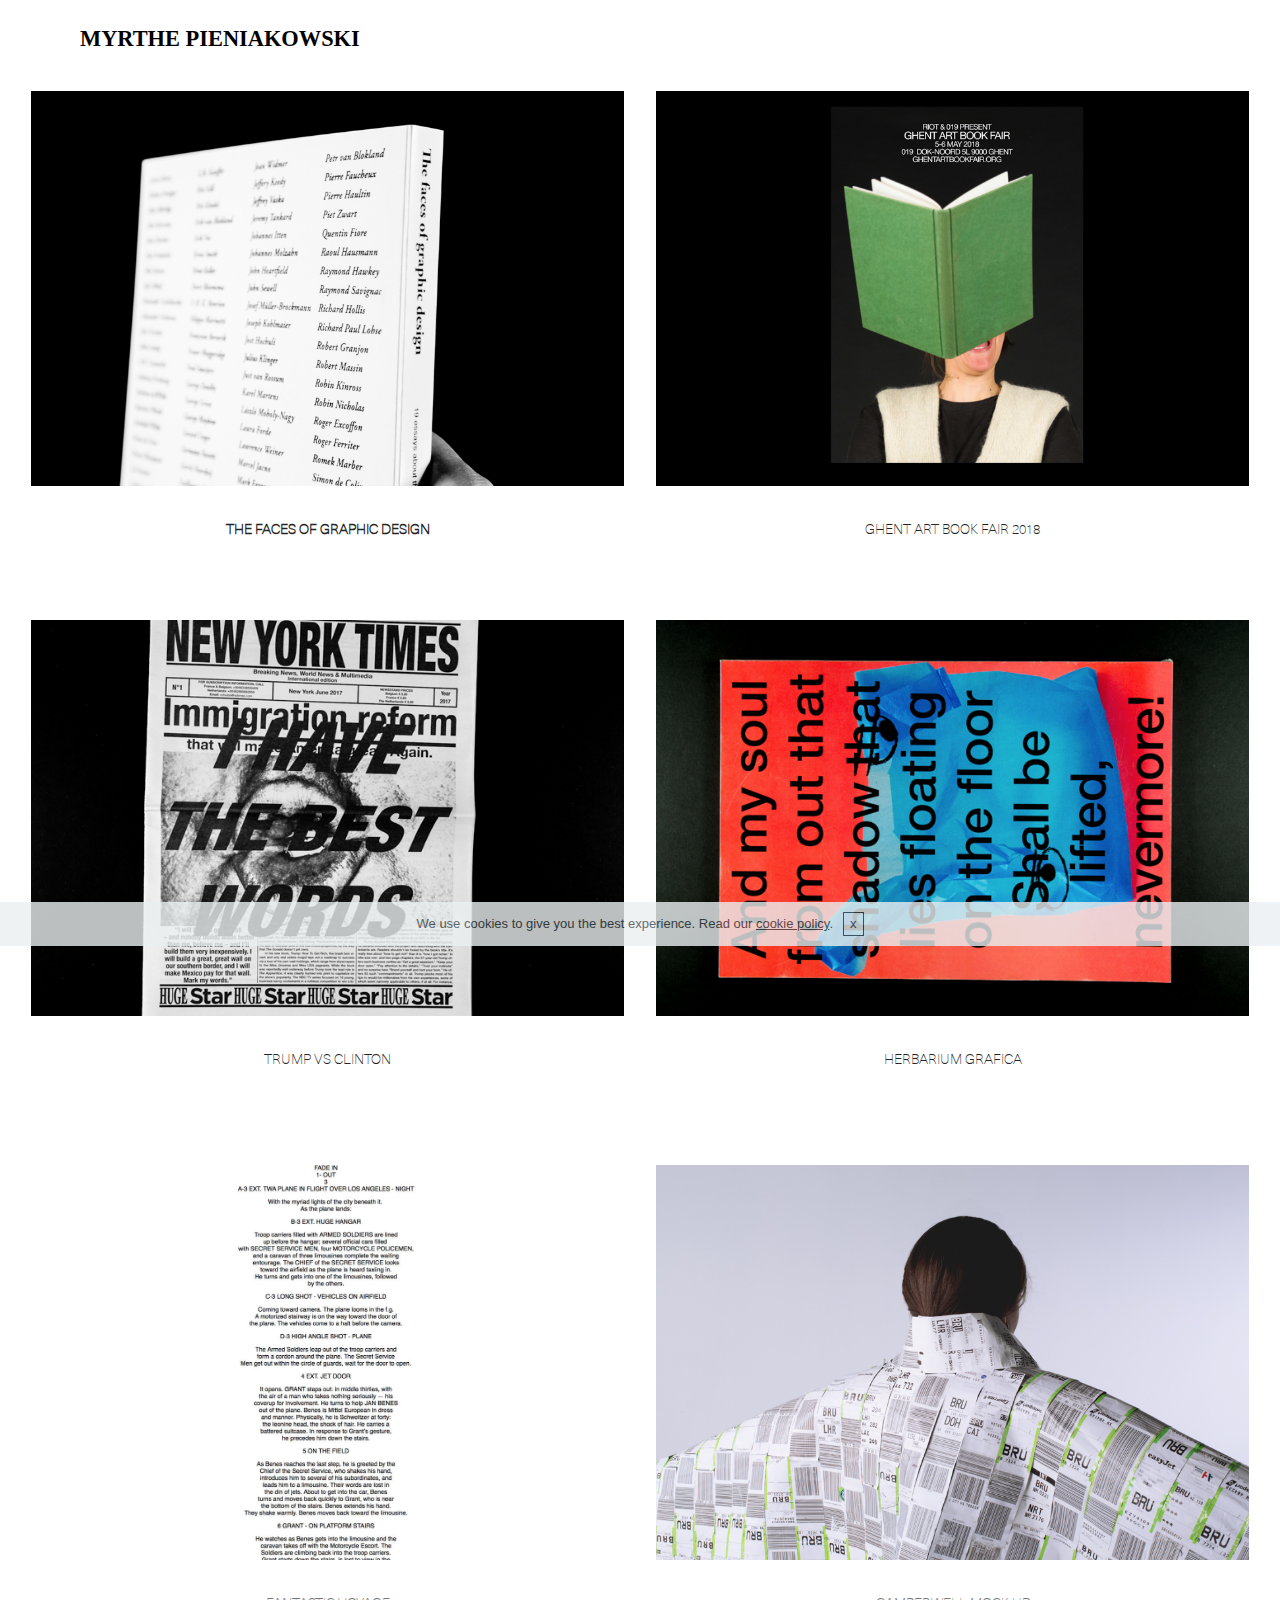
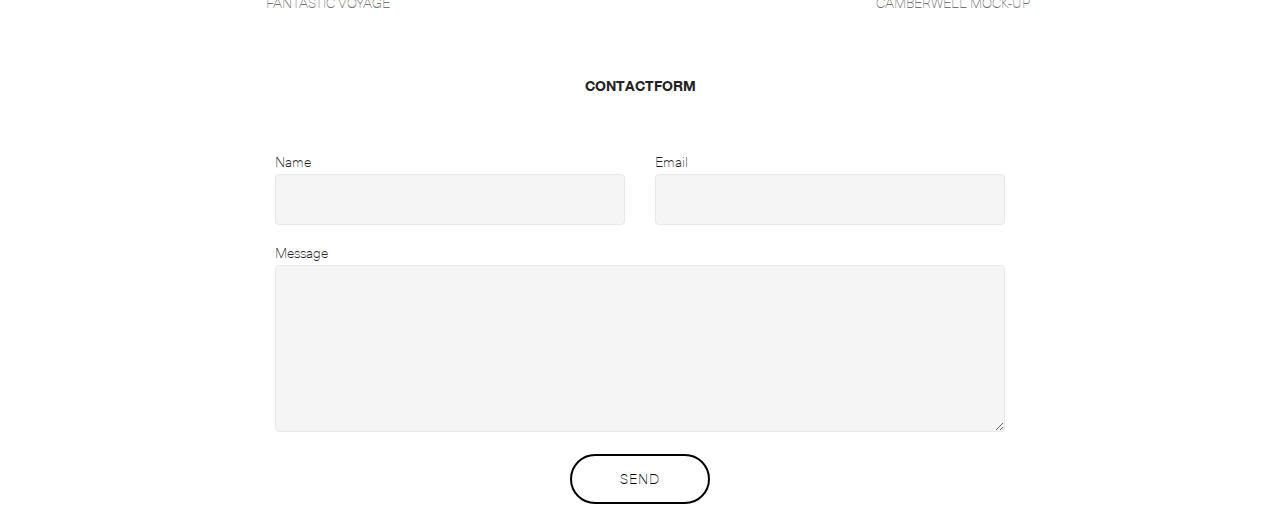
==== commit 9001cd68: "create github pages" ====
--- a/index.html
+++ b/index.html
@@ -65,7 +65,7 @@
     </nav>
 </section>
 
-<section class="engine"><a href="https://mobirise.me/h">create a web page for free</a></section><section class="features17 cid-qTqsNQmgmX" id="features17-3f">
+<section class="engine"><a href="https://mobirise.me/f">simple website builder</a></section><section class="features17 cid-qTqsNQmgmX" id="features17-3f">
     
     
 
@@ -204,7 +204,7 @@
             <div class="media-container-column col-lg-8" data-form-type="formoid">
                     <div data-form-alert="" hidden="">Bedankt om het formulier in te vullen!</div>
             
-                    <form class="mbr-form" action="https://mobirise.com/" method="post" data-form-title="Mobirise Form"><input type="hidden" name="email" data-form-email="true" value="nL0tCV4Rnau969kRXOWb6rwvXaxweIKHZmibWU5TJxDIJPIV/a1L2n4LvonAKduqh42fuw5In2tM961zqA9WU0sIHcNvE586/GI1rZqLfKrfEwnKVryehw3xgQGCtmq7" data-form-field="Email">
+                    <form class="mbr-form" action="https://mobirise.com/" method="post" data-form-title="Mobirise Form"><input type="hidden" name="email" data-form-email="true" value="2fOgGu6tVxo5Z+lWbQhfg0xwZ8MxQhjXKdMOeVuCSLO8jDchffjYwAKwYtdWb3eQm8MrMvEFyrWk+T9g00WQ0wHjXmUC6lH2UX8Qdq+Gg3/TXdxn8nGpTyjk07dcxDd8" data-form-field="Email">
                         <div class="row row-sm-offset">
                             <div class="col-md-4 multi-horizontal" data-for="name">
                                 <div class="form-group">
--- a/assets/mobirise/css/mbr-additional.css
+++ b/assets/mobirise/css/mbr-additional.css
@@ -4831,7 +4831,7 @@
   color: #cccccc !important;
 }
 .cid-qTlHrrRDvx {
-  padding-top: 60px;
+  padding-top: 90px;
   padding-bottom: 60px;
   background: #ffffff;
 }
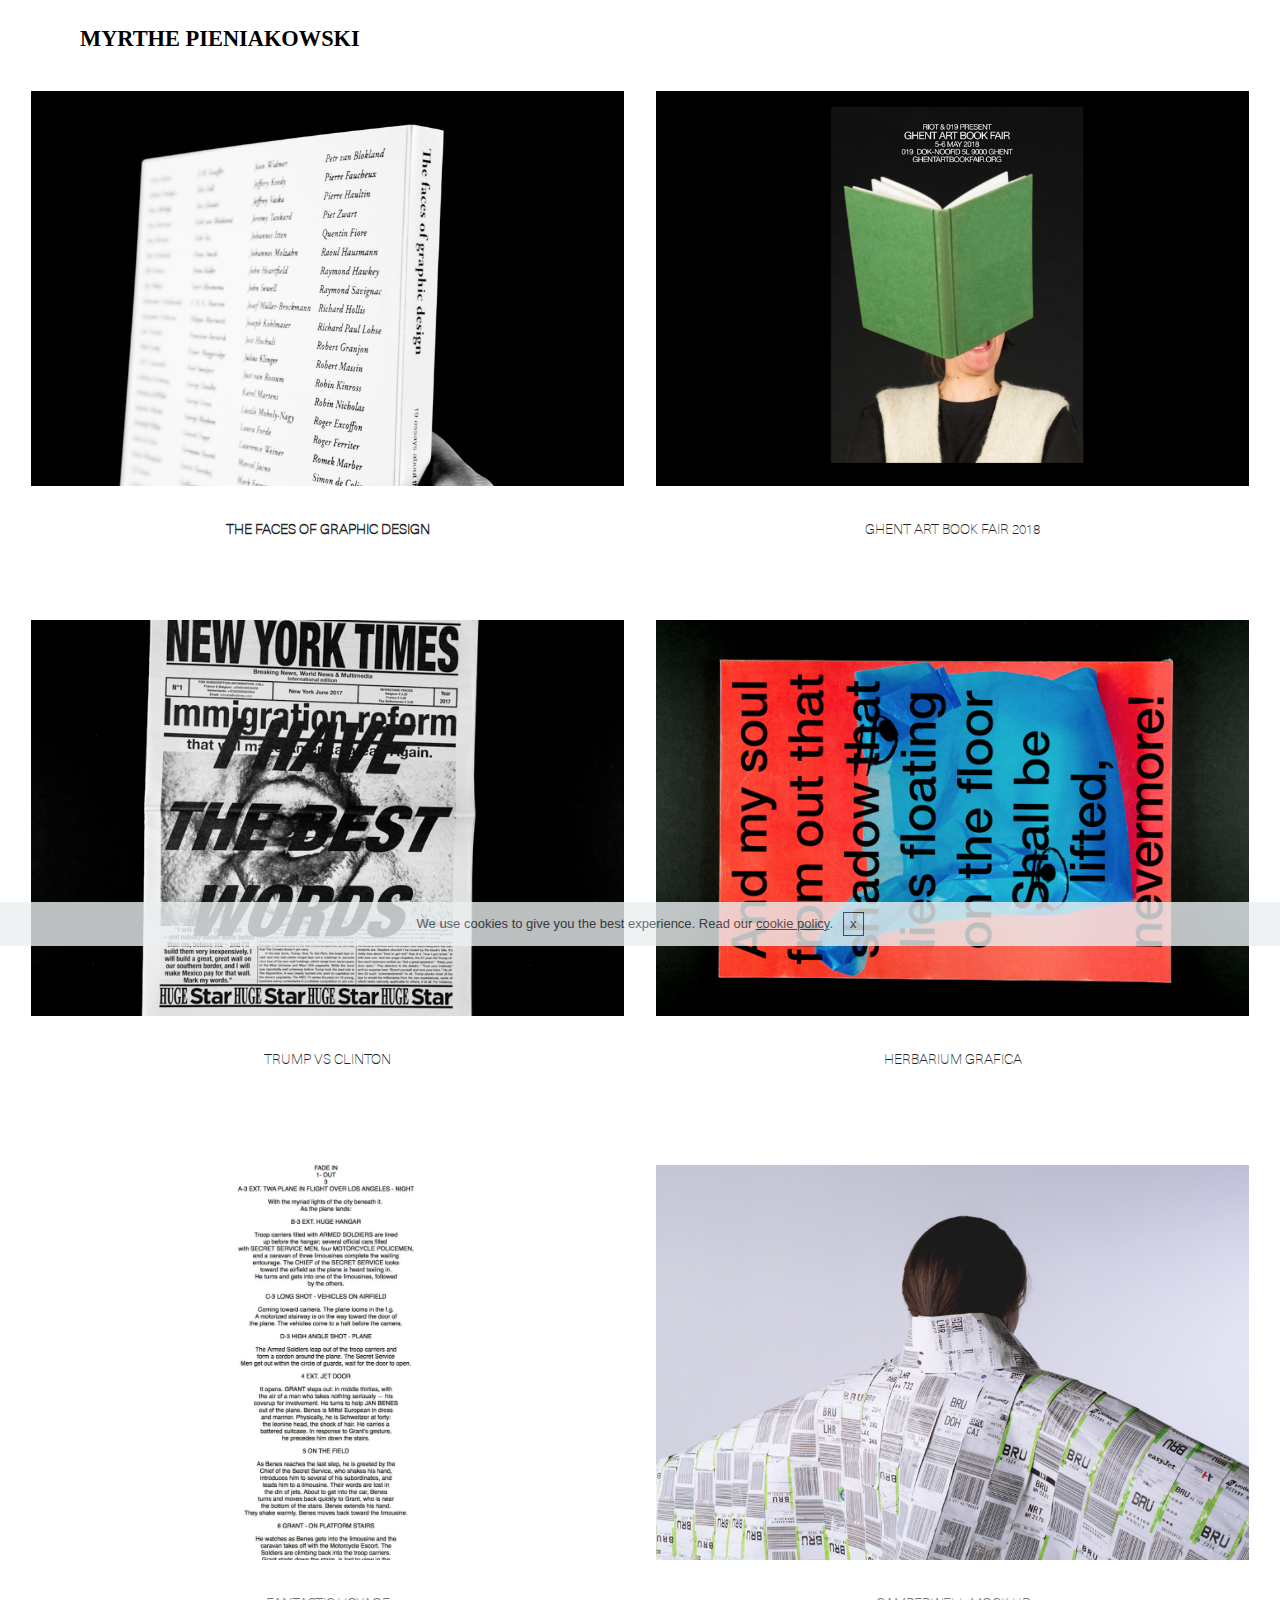
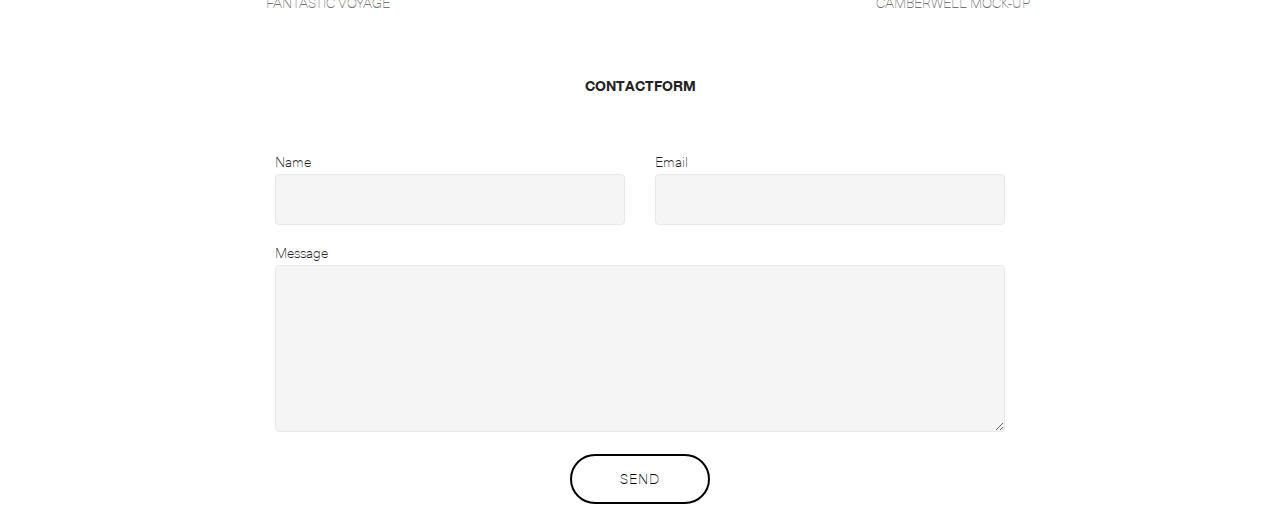
==== commit 51e0e2ce: "create github pages" ====
--- a/index.html
+++ b/index.html
@@ -65,7 +65,7 @@
     </nav>
 </section>
 
-<section class="engine"><a href="https://mobirise.me/f">simple website builder</a></section><section class="features17 cid-qTqsNQmgmX" id="features17-3f">
+<section class="engine"><a href="https://mobirise.me/r">bootstrap template</a></section><section class="features17 cid-qTqsNQmgmX" id="features17-3f">
     
     
 
@@ -204,7 +204,7 @@
             <div class="media-container-column col-lg-8" data-form-type="formoid">
                     <div data-form-alert="" hidden="">Bedankt om het formulier in te vullen!</div>
             
-                    <form class="mbr-form" action="https://mobirise.com/" method="post" data-form-title="Mobirise Form"><input type="hidden" name="email" data-form-email="true" value="2fOgGu6tVxo5Z+lWbQhfg0xwZ8MxQhjXKdMOeVuCSLO8jDchffjYwAKwYtdWb3eQm8MrMvEFyrWk+T9g00WQ0wHjXmUC6lH2UX8Qdq+Gg3/TXdxn8nGpTyjk07dcxDd8" data-form-field="Email">
+                    <form class="mbr-form" action="https://mobirise.com/" method="post" data-form-title="Mobirise Form"><input type="hidden" name="email" data-form-email="true" value="F6UgtCVUbYrXFZN2ZJgJEf5DFGqPUVcTMJX8PFqaMb9vH6yCgHm0OvZQf0YI8tQUW5MeXKBAXTIKC/i8XoD3SbLNhv2kiYqvedMF6VhgsOOlKZRDrPQgtMX3y1zhNJ1Y" data-form-field="Email">
                         <div class="row row-sm-offset">
                             <div class="col-md-4 multi-horizontal" data-for="name">
                                 <div class="form-group">
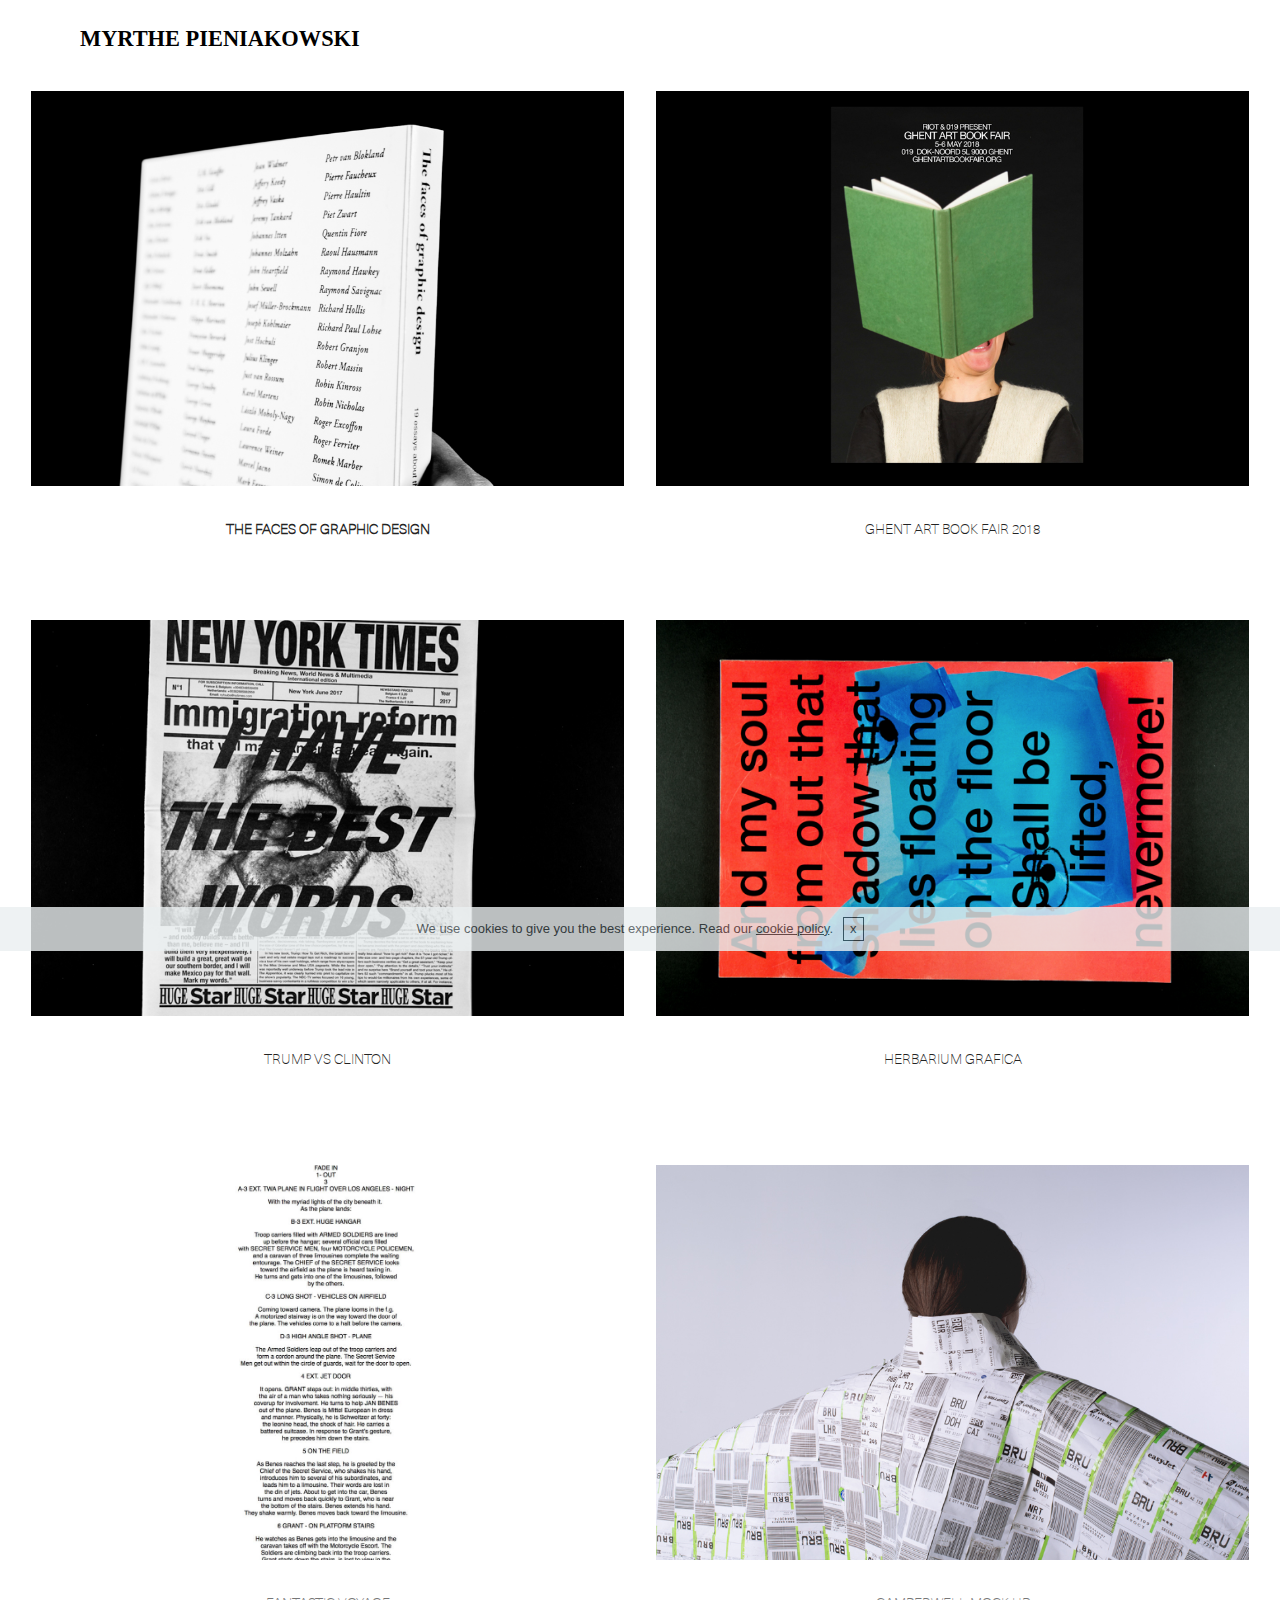
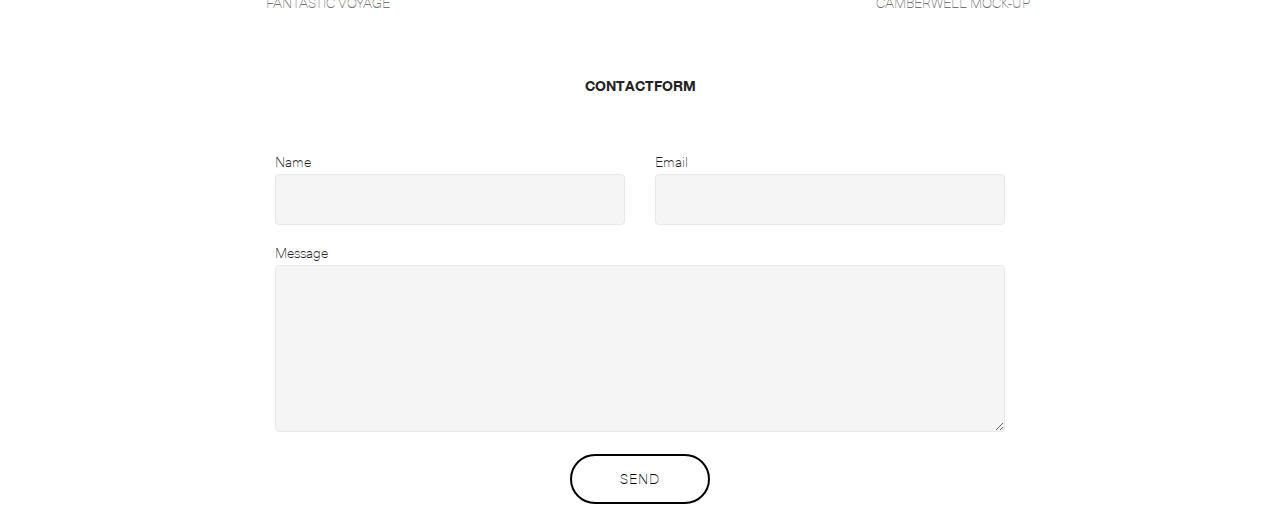
==== commit 8f858301: "create github pages" ====
--- a/index.html
+++ b/index.html
@@ -204,7 +204,7 @@
             <div class="media-container-column col-lg-8" data-form-type="formoid">
                     <div data-form-alert="" hidden="">Bedankt om het formulier in te vullen!</div>
             
-                    <form class="mbr-form" action="https://mobirise.com/" method="post" data-form-title="Mobirise Form"><input type="hidden" name="email" data-form-email="true" value="F6UgtCVUbYrXFZN2ZJgJEf5DFGqPUVcTMJX8PFqaMb9vH6yCgHm0OvZQf0YI8tQUW5MeXKBAXTIKC/i8XoD3SbLNhv2kiYqvedMF6VhgsOOlKZRDrPQgtMX3y1zhNJ1Y" data-form-field="Email">
+                    <form class="mbr-form" action="https://mobirise.com/" method="post" data-form-title="Mobirise Form"><input type="hidden" name="email" data-form-email="true" value="3kaayf4IWGQ7wQcNkjXKd1TdWoHGDVNyCqYXwemGFNw96WQ85sNdPTDAdjziq4/yFeKu+aNKkKmq7JyYJkazxbEqdX3C5XTnct1EnDtfdlVF+qqmIIQqab1sWdeb2uIG" data-form-field="Email">
                         <div class="row row-sm-offset">
                             <div class="col-md-4 multi-horizontal" data-for="name">
                                 <div class="form-group">
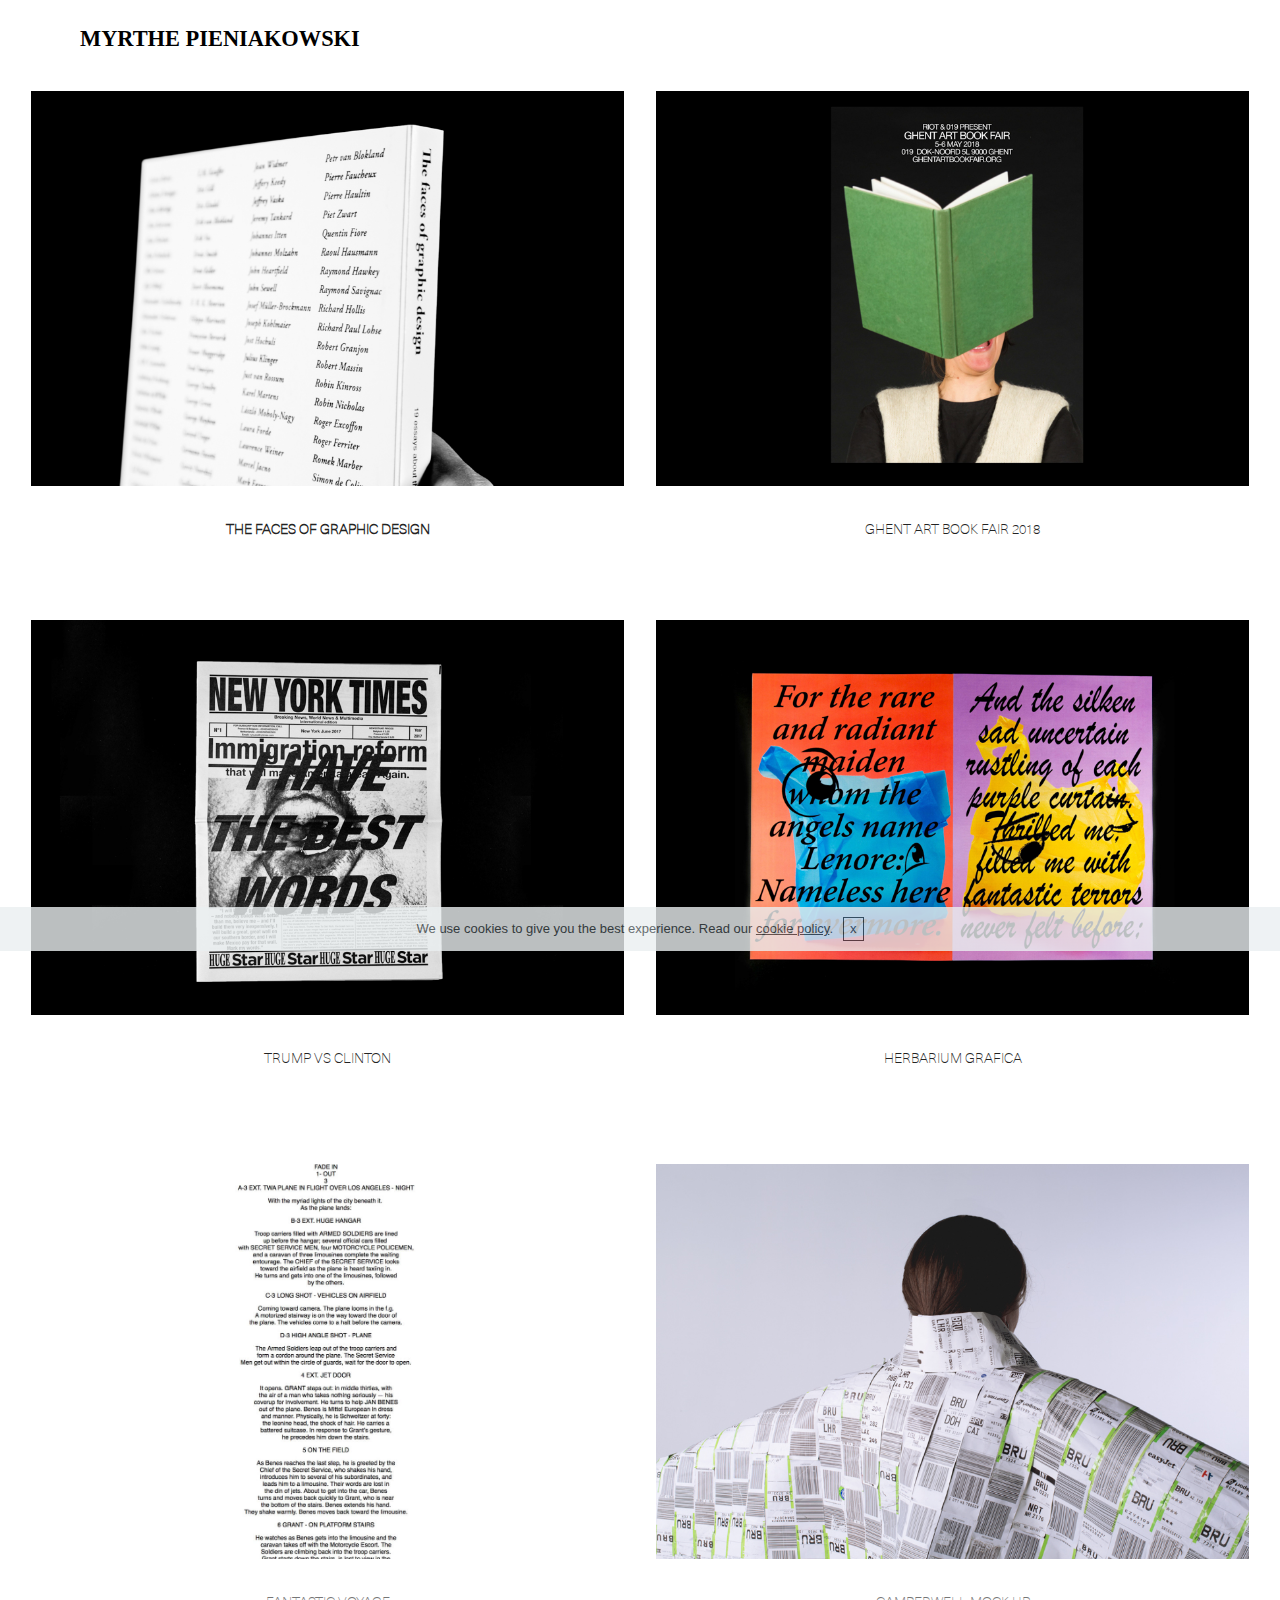
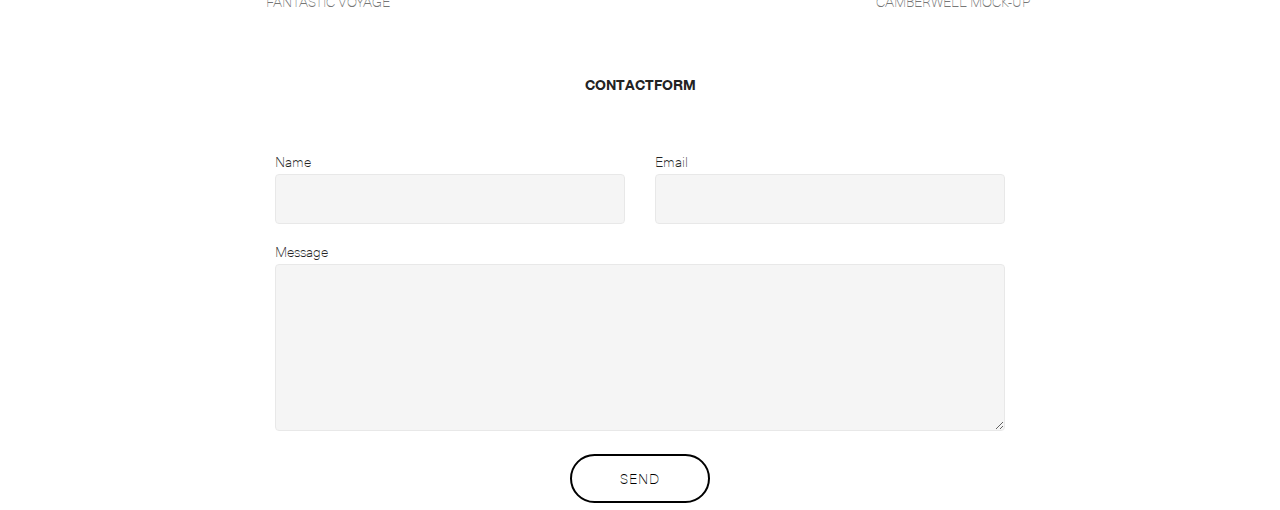
==== commit 7f921b09: "create github pages" ====
--- a/index.html
+++ b/index.html
@@ -65,7 +65,7 @@
     </nav>
 </section>
 
-<section class="engine"><a href="https://mobirise.me/r">bootstrap template</a></section><section class="features17 cid-qTqsNQmgmX" id="features17-3f">
+<section class="engine"><a href="https://mobirise.me/q">free responsive web templates</a></section><section class="features17 cid-qTqsNQmgmX" id="features17-3f">
     
     
 
@@ -115,7 +115,7 @@
             <div class="card p-3 col-12 col-md-6">
                 <div class="card-wrapper">
                     <div class="card-img">
-                        <a href="page8.html"><img src="assets/images/mg-482.jpg" alt="Mobirise" title=""></a>
+                        <a href="page8.html"><img src="assets/images/mg-497.jpg" alt="Mobirise" title=""></a>
                     </div>
                     <div class="card-box">
                         
@@ -127,7 +127,7 @@
             <div class="card p-3 col-12 col-md-6">
                 <div class="card-wrapper">
                     <div class="card-img">
-                        <a href="page6.html"><img src="assets/images/mg-481.jpg" alt="Mobirise" title=""></a>
+                        <a href="page6.html"><img src="assets/images/mg-498.jpg" alt="Mobirise" title=""></a>
                     </div>
                     <div class="card-box">
                         
@@ -204,7 +204,7 @@
             <div class="media-container-column col-lg-8" data-form-type="formoid">
                     <div data-form-alert="" hidden="">Bedankt om het formulier in te vullen!</div>
             
-                    <form class="mbr-form" action="https://mobirise.com/" method="post" data-form-title="Mobirise Form"><input type="hidden" name="email" data-form-email="true" value="3kaayf4IWGQ7wQcNkjXKd1TdWoHGDVNyCqYXwemGFNw96WQ85sNdPTDAdjziq4/yFeKu+aNKkKmq7JyYJkazxbEqdX3C5XTnct1EnDtfdlVF+qqmIIQqab1sWdeb2uIG" data-form-field="Email">
+                    <form class="mbr-form" action="https://mobirise.com/" method="post" data-form-title="Mobirise Form"><input type="hidden" name="email" data-form-email="true" value="NCy4qT85ojSwb6SDHgdd4gpyytfsoGQBUMxTaf4nhwsfxV07mnb1MoTXc2+Jgn3dzmRW28iNulr7PYexoihOSg29WzRwHCBJUaFBopwXjNV3vVDFBwIUddfX88oK8V3z" data-form-field="Email">
                         <div class="row row-sm-offset">
                             <div class="col-md-4 multi-horizontal" data-for="name">
                                 <div class="form-group">
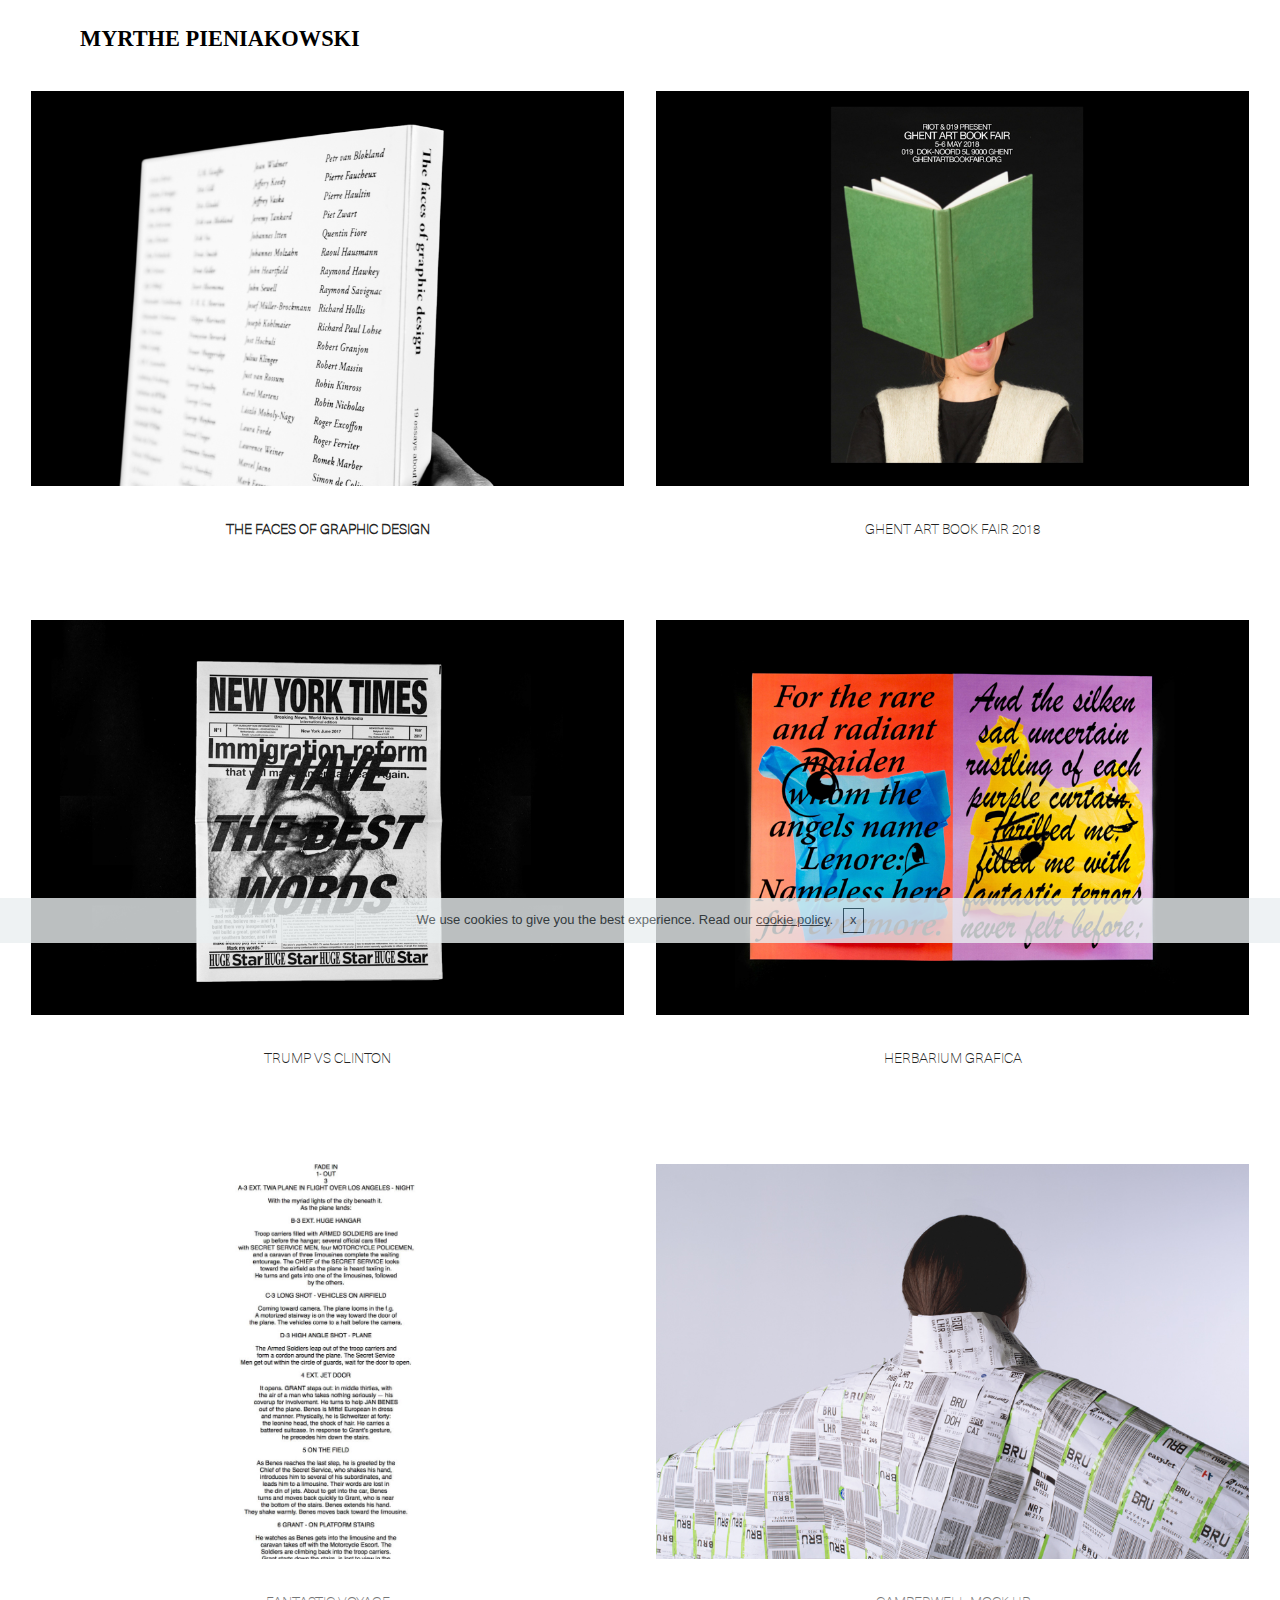
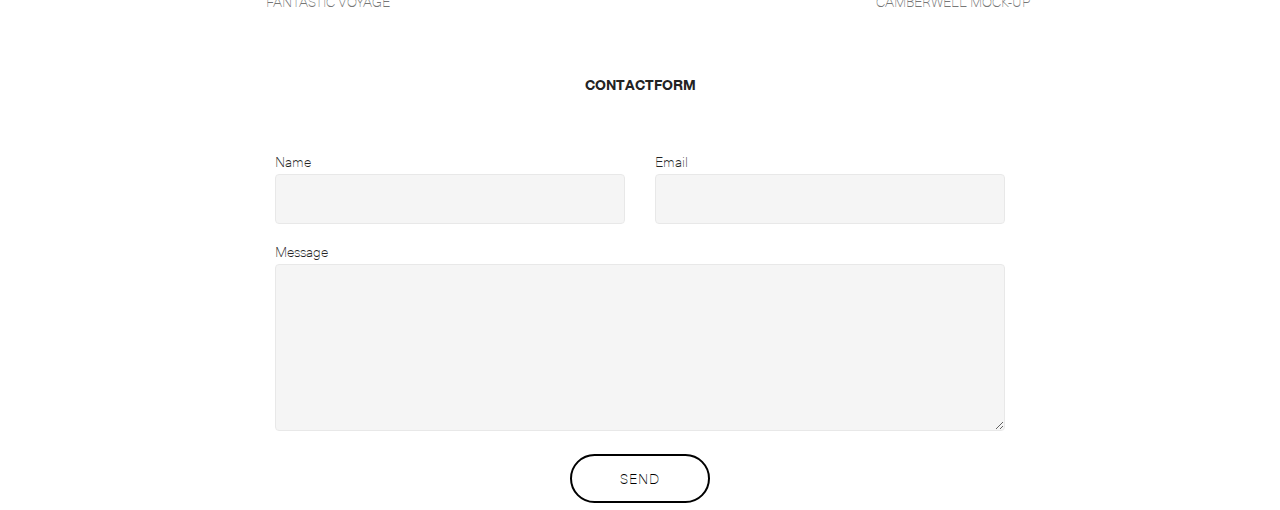
==== commit 6445bd34: "create github pages" ====
--- a/index.html
+++ b/index.html
@@ -65,7 +65,7 @@
     </nav>
 </section>
 
-<section class="engine"><a href="https://mobirise.me/q">free responsive web templates</a></section><section class="features17 cid-qTqsNQmgmX" id="features17-3f">
+<section class="engine"><a href="https://mobirise.me/a">Mobirise review</a></section><section class="features17 cid-qTqsNQmgmX" id="features17-3f">
     
     
 
@@ -204,7 +204,7 @@
             <div class="media-container-column col-lg-8" data-form-type="formoid">
                     <div data-form-alert="" hidden="">Bedankt om het formulier in te vullen!</div>
             
-                    <form class="mbr-form" action="https://mobirise.com/" method="post" data-form-title="Mobirise Form"><input type="hidden" name="email" data-form-email="true" value="NCy4qT85ojSwb6SDHgdd4gpyytfsoGQBUMxTaf4nhwsfxV07mnb1MoTXc2+Jgn3dzmRW28iNulr7PYexoihOSg29WzRwHCBJUaFBopwXjNV3vVDFBwIUddfX88oK8V3z" data-form-field="Email">
+                    <form class="mbr-form" action="https://mobirise.com/" method="post" data-form-title="Mobirise Form"><input type="hidden" name="email" data-form-email="true" value="zc9j/E8BMTlEgq9IJce7FSxtyWKf8VOARS2JCNhz5sOCe7y+8W8ZMRoZFHU7UTs7oP84uBAckJRmUu5Wy0lU+DbvgyKeR8ARFE3txd7O1In94e5f6wg0ydwQHG5d7aka" data-form-field="Email">
                         <div class="row row-sm-offset">
                             <div class="col-md-4 multi-horizontal" data-for="name">
                                 <div class="form-group">
--- a/assets/mobirise/css/mbr-additional.css
+++ b/assets/mobirise/css/mbr-additional.css
@@ -4441,6 +4441,267 @@
 .cid-qTjVnCFIsH .dropdown-item:hover {
   color: #cccccc !important;
 }
+.cid-qTlHrrRDvx {
+  padding-top: 90px;
+  padding-bottom: 60px;
+  background: #ffffff;
+}
+.cid-qTlHrrRDvx .image-block {
+  margin: auto;
+}
+.cid-qTlHrrRDvx figcaption {
+  position: relative;
+}
+.cid-qTlHrrRDvx figcaption div {
+  position: absolute;
+  bottom: 0;
+  width: 100%;
+}
+@media (max-width: 768px) {
+  .cid-qTlHrrRDvx .image-block {
+    width: 100% !important;
+  }
+}
+.cid-qTlHrEwA2K {
+  padding-top: 60px;
+  padding-bottom: 60px;
+  background: #ffffff;
+}
+.cid-qTlHrEwA2K .image-block {
+  margin: auto;
+}
+.cid-qTlHrEwA2K figcaption {
+  position: relative;
+}
+.cid-qTlHrEwA2K figcaption div {
+  position: absolute;
+  bottom: 0;
+  width: 100%;
+}
+@media (max-width: 768px) {
+  .cid-qTlHrEwA2K .image-block {
+    width: 100% !important;
+  }
+}
+.cid-qTlHrHyuCB {
+  padding-top: 60px;
+  padding-bottom: 60px;
+  background: #ffffff;
+}
+.cid-qTlHrHyuCB .image-block {
+  margin: auto;
+}
+.cid-qTlHrHyuCB figcaption {
+  position: relative;
+}
+.cid-qTlHrHyuCB figcaption div {
+  position: absolute;
+  bottom: 0;
+  width: 100%;
+}
+@media (max-width: 768px) {
+  .cid-qTlHrHyuCB .image-block {
+    width: 100% !important;
+  }
+}
+.cid-qTlHrKoo4A {
+  padding-top: 60px;
+  padding-bottom: 60px;
+  background: #ffffff;
+}
+.cid-qTlHrKoo4A .image-block {
+  margin: auto;
+}
+.cid-qTlHrKoo4A figcaption {
+  position: relative;
+}
+.cid-qTlHrKoo4A figcaption div {
+  position: absolute;
+  bottom: 0;
+  width: 100%;
+}
+@media (max-width: 768px) {
+  .cid-qTlHrKoo4A .image-block {
+    width: 100% !important;
+  }
+}
+.cid-qTlHrMQkfS {
+  padding-top: 60px;
+  padding-bottom: 60px;
+  background: #ffffff;
+}
+.cid-qTlHrMQkfS .image-block {
+  margin: auto;
+}
+.cid-qTlHrMQkfS figcaption {
+  position: relative;
+}
+.cid-qTlHrMQkfS figcaption div {
+  position: absolute;
+  bottom: 0;
+  width: 100%;
+}
+@media (max-width: 768px) {
+  .cid-qTlHrMQkfS .image-block {
+    width: 100% !important;
+  }
+}
+.cid-qTlHrSvQmU {
+  padding-top: 60px;
+  padding-bottom: 60px;
+  background: #ffffff;
+}
+.cid-qTlHrSvQmU .image-block {
+  margin: auto;
+}
+.cid-qTlHrSvQmU figcaption {
+  position: relative;
+}
+.cid-qTlHrSvQmU figcaption div {
+  position: absolute;
+  bottom: 0;
+  width: 100%;
+}
+@media (max-width: 768px) {
+  .cid-qTlHrSvQmU .image-block {
+    width: 100% !important;
+  }
+}
+.cid-qTlHrVbH1n {
+  padding-top: 60px;
+  padding-bottom: 60px;
+  background: #ffffff;
+}
+.cid-qTlHrVbH1n .image-block {
+  margin: auto;
+}
+.cid-qTlHrVbH1n figcaption {
+  position: relative;
+}
+.cid-qTlHrVbH1n figcaption div {
+  position: absolute;
+  bottom: 0;
+  width: 100%;
+}
+@media (max-width: 768px) {
+  .cid-qTlHrVbH1n .image-block {
+    width: 100% !important;
+  }
+}
+.cid-qTlHrXZdsn {
+  padding-top: 60px;
+  padding-bottom: 60px;
+  background: #ffffff;
+}
+.cid-qTlHrXZdsn .image-block {
+  margin: auto;
+}
+.cid-qTlHrXZdsn figcaption {
+  position: relative;
+}
+.cid-qTlHrXZdsn figcaption div {
+  position: absolute;
+  bottom: 0;
+  width: 100%;
+}
+@media (max-width: 768px) {
+  .cid-qTlHrXZdsn .image-block {
+    width: 100% !important;
+  }
+}
+.cid-qTlHs0OZtU {
+  padding-top: 60px;
+  padding-bottom: 60px;
+  background: #ffffff;
+}
+.cid-qTlHs0OZtU .image-block {
+  margin: auto;
+}
+.cid-qTlHs0OZtU figcaption {
+  position: relative;
+}
+.cid-qTlHs0OZtU figcaption div {
+  position: absolute;
+  bottom: 0;
+  width: 100%;
+}
+@media (max-width: 768px) {
+  .cid-qTlHs0OZtU .image-block {
+    width: 100% !important;
+  }
+}
+.cid-qTlHs3wUFr {
+  padding-top: 60px;
+  padding-bottom: 60px;
+  background: #ffffff;
+}
+.cid-qTlHs3wUFr .image-block {
+  margin: auto;
+}
+.cid-qTlHs3wUFr figcaption {
+  position: relative;
+}
+.cid-qTlHs3wUFr figcaption div {
+  position: absolute;
+  bottom: 0;
+  width: 100%;
+}
+@media (max-width: 768px) {
+  .cid-qTlHs3wUFr .image-block {
+    width: 100% !important;
+  }
+}
+.cid-qTm2qYZ5Nf {
+  padding-top: 60px;
+  padding-bottom: 60px;
+  background: #ffffff;
+}
+.cid-qTm2qYZ5Nf .image-block {
+  margin: auto;
+}
+.cid-qTm2qYZ5Nf figcaption {
+  position: relative;
+}
+.cid-qTm2qYZ5Nf figcaption div {
+  position: absolute;
+  bottom: 0;
+  width: 100%;
+}
+@media (max-width: 768px) {
+  .cid-qTm2qYZ5Nf .image-block {
+    width: 100% !important;
+  }
+}
+.cid-qTm2CTWKqE {
+  padding-top: 60px;
+  padding-bottom: 60px;
+  background: #ffffff;
+}
+.cid-qTm2CTWKqE .image-block {
+  margin: auto;
+}
+.cid-qTm2CTWKqE figcaption {
+  position: relative;
+}
+.cid-qTm2CTWKqE figcaption div {
+  position: absolute;
+  bottom: 0;
+  width: 100%;
+}
+@media (max-width: 768px) {
+  .cid-qTm2CTWKqE .image-block {
+    width: 100% !important;
+  }
+}
+.cid-qTm9YLeNDJ {
+  padding-top: 0px;
+  padding-bottom: 60px;
+  background-color: #ffffff;
+}
+.cid-qTm9YLeNDJ .mbr-text,
+.cid-qTm9YLeNDJ blockquote {
+  color: #767676;
+}
 .cid-qTjVnCFIsH .navbar {
   background: #ffffff;
   transition: none;
@@ -4830,656 +5091,6 @@
 .cid-qTjVnCFIsH .dropdown-item:hover {
   color: #cccccc !important;
 }
-.cid-qTlHrrRDvx {
-  padding-top: 90px;
-  padding-bottom: 60px;
-  background: #ffffff;
-}
-.cid-qTlHrrRDvx .image-block {
-  margin: auto;
-}
-.cid-qTlHrrRDvx figcaption {
-  position: relative;
-}
-.cid-qTlHrrRDvx figcaption div {
-  position: absolute;
-  bottom: 0;
-  width: 100%;
-}
-@media (max-width: 768px) {
-  .cid-qTlHrrRDvx .image-block {
-    width: 100% !important;
-  }
-}
-.cid-qTlHrEwA2K {
-  padding-top: 60px;
-  padding-bottom: 60px;
-  background: #ffffff;
-}
-.cid-qTlHrEwA2K .image-block {
-  margin: auto;
-}
-.cid-qTlHrEwA2K figcaption {
-  position: relative;
-}
-.cid-qTlHrEwA2K figcaption div {
-  position: absolute;
-  bottom: 0;
-  width: 100%;
-}
-@media (max-width: 768px) {
-  .cid-qTlHrEwA2K .image-block {
-    width: 100% !important;
-  }
-}
-.cid-qTlHrHyuCB {
-  padding-top: 60px;
-  padding-bottom: 60px;
-  background: #ffffff;
-}
-.cid-qTlHrHyuCB .image-block {
-  margin: auto;
-}
-.cid-qTlHrHyuCB figcaption {
-  position: relative;
-}
-.cid-qTlHrHyuCB figcaption div {
-  position: absolute;
-  bottom: 0;
-  width: 100%;
-}
-@media (max-width: 768px) {
-  .cid-qTlHrHyuCB .image-block {
-    width: 100% !important;
-  }
-}
-.cid-qTlHrKoo4A {
-  padding-top: 60px;
-  padding-bottom: 60px;
-  background: #ffffff;
-}
-.cid-qTlHrKoo4A .image-block {
-  margin: auto;
-}
-.cid-qTlHrKoo4A figcaption {
-  position: relative;
-}
-.cid-qTlHrKoo4A figcaption div {
-  position: absolute;
-  bottom: 0;
-  width: 100%;
-}
-@media (max-width: 768px) {
-  .cid-qTlHrKoo4A .image-block {
-    width: 100% !important;
-  }
-}
-.cid-qTlHrMQkfS {
-  padding-top: 60px;
-  padding-bottom: 60px;
-  background: #ffffff;
-}
-.cid-qTlHrMQkfS .image-block {
-  margin: auto;
-}
-.cid-qTlHrMQkfS figcaption {
-  position: relative;
-}
-.cid-qTlHrMQkfS figcaption div {
-  position: absolute;
-  bottom: 0;
-  width: 100%;
-}
-@media (max-width: 768px) {
-  .cid-qTlHrMQkfS .image-block {
-    width: 100% !important;
-  }
-}
-.cid-qTlHrSvQmU {
-  padding-top: 60px;
-  padding-bottom: 60px;
-  background: #ffffff;
-}
-.cid-qTlHrSvQmU .image-block {
-  margin: auto;
-}
-.cid-qTlHrSvQmU figcaption {
-  position: relative;
-}
-.cid-qTlHrSvQmU figcaption div {
-  position: absolute;
-  bottom: 0;
-  width: 100%;
-}
-@media (max-width: 768px) {
-  .cid-qTlHrSvQmU .image-block {
-    width: 100% !important;
-  }
-}
-.cid-qTlHrVbH1n {
-  padding-top: 60px;
-  padding-bottom: 60px;
-  background: #ffffff;
-}
-.cid-qTlHrVbH1n .image-block {
-  margin: auto;
-}
-.cid-qTlHrVbH1n figcaption {
-  position: relative;
-}
-.cid-qTlHrVbH1n figcaption div {
-  position: absolute;
-  bottom: 0;
-  width: 100%;
-}
-@media (max-width: 768px) {
-  .cid-qTlHrVbH1n .image-block {
-    width: 100% !important;
-  }
-}
-.cid-qTlHrXZdsn {
-  padding-top: 60px;
-  padding-bottom: 60px;
-  background: #ffffff;
-}
-.cid-qTlHrXZdsn .image-block {
-  margin: auto;
-}
-.cid-qTlHrXZdsn figcaption {
-  position: relative;
-}
-.cid-qTlHrXZdsn figcaption div {
-  position: absolute;
-  bottom: 0;
-  width: 100%;
-}
-@media (max-width: 768px) {
-  .cid-qTlHrXZdsn .image-block {
-    width: 100% !important;
-  }
-}
-.cid-qTlHs0OZtU {
-  padding-top: 60px;
-  padding-bottom: 60px;
-  background: #ffffff;
-}
-.cid-qTlHs0OZtU .image-block {
-  margin: auto;
-}
-.cid-qTlHs0OZtU figcaption {
-  position: relative;
-}
-.cid-qTlHs0OZtU figcaption div {
-  position: absolute;
-  bottom: 0;
-  width: 100%;
-}
-@media (max-width: 768px) {
-  .cid-qTlHs0OZtU .image-block {
-    width: 100% !important;
-  }
-}
-.cid-qTlHs3wUFr {
-  padding-top: 60px;
-  padding-bottom: 60px;
-  background: #ffffff;
-}
-.cid-qTlHs3wUFr .image-block {
-  margin: auto;
-}
-.cid-qTlHs3wUFr figcaption {
-  position: relative;
-}
-.cid-qTlHs3wUFr figcaption div {
-  position: absolute;
-  bottom: 0;
-  width: 100%;
-}
-@media (max-width: 768px) {
-  .cid-qTlHs3wUFr .image-block {
-    width: 100% !important;
-  }
-}
-.cid-qTm2qYZ5Nf {
-  padding-top: 60px;
-  padding-bottom: 60px;
-  background: #ffffff;
-}
-.cid-qTm2qYZ5Nf .image-block {
-  margin: auto;
-}
-.cid-qTm2qYZ5Nf figcaption {
-  position: relative;
-}
-.cid-qTm2qYZ5Nf figcaption div {
-  position: absolute;
-  bottom: 0;
-  width: 100%;
-}
-@media (max-width: 768px) {
-  .cid-qTm2qYZ5Nf .image-block {
-    width: 100% !important;
-  }
-}
-.cid-qTm2CTWKqE {
-  padding-top: 60px;
-  padding-bottom: 60px;
-  background: #ffffff;
-}
-.cid-qTm2CTWKqE .image-block {
-  margin: auto;
-}
-.cid-qTm2CTWKqE figcaption {
-  position: relative;
-}
-.cid-qTm2CTWKqE figcaption div {
-  position: absolute;
-  bottom: 0;
-  width: 100%;
-}
-@media (max-width: 768px) {
-  .cid-qTm2CTWKqE .image-block {
-    width: 100% !important;
-  }
-}
-.cid-qTm9YLeNDJ {
-  padding-top: 0px;
-  padding-bottom: 60px;
-  background-color: #ffffff;
-}
-.cid-qTm9YLeNDJ .mbr-text,
-.cid-qTm9YLeNDJ blockquote {
-  color: #767676;
-}
-.cid-qTjVnCFIsH .navbar {
-  background: #ffffff;
-  transition: none;
-  min-height: 77px;
-  padding: .5rem 0;
-}
-.cid-qTjVnCFIsH .navbar-dropdown.bg-color.transparent.opened {
-  background: #ffffff;
-}
-.cid-qTjVnCFIsH a {
-  font-style: normal;
-}
-.cid-qTjVnCFIsH .nav-item span {
-  padding-right: 0.4em;
-  line-height: 0.5em;
-  vertical-align: text-bottom;
-  position: relative;
-  text-decoration: none;
-}
-.cid-qTjVnCFIsH .nav-item a {
-  display: flex;
-  align-items: center;
-  justify-content: center;
-  padding: 0.7rem 0 !important;
-  margin: 0rem .65rem !important;
-}
-.cid-qTjVnCFIsH .nav-item:focus,
-.cid-qTjVnCFIsH .nav-link:focus {
-  outline: none;
-}
-.cid-qTjVnCFIsH .btn {
-  padding: 0.4rem 1.5rem;
-  display: inline-flex;
-  align-items: center;
-}
-.cid-qTjVnCFIsH .btn .mbr-iconfont {
-  font-size: 1.6rem;
-}
-.cid-qTjVnCFIsH .menu-logo {
-  margin-right: auto;
-}
-.cid-qTjVnCFIsH .menu-logo .navbar-brand {
-  display: flex;
-  margin-left: 5rem;
-  padding: 0;
-  transition: padding .2s;
-  min-height: 3.8rem;
-  align-items: center;
-}
-.cid-qTjVnCFIsH .menu-logo .navbar-brand .navbar-caption-wrap {
-  display: flex;
-  -webkit-align-items: center;
-  align-items: center;
-  word-break: break-word;
-  min-width: 7rem;
-  margin: .3rem 0;
-}
-.cid-qTjVnCFIsH .menu-logo .navbar-brand .navbar-caption-wrap .navbar-caption {
-  line-height: 1.2rem !important;
-  padding-right: 2rem;
-}
-.cid-qTjVnCFIsH .menu-logo .navbar-brand .navbar-logo {
-  font-size: 4rem;
-  transition: font-size 0.25s;
-}
-.cid-qTjVnCFIsH .menu-logo .navbar-brand .navbar-logo img {
-  display: flex;
-}
-.cid-qTjVnCFIsH .menu-logo .navbar-brand .navbar-logo .mbr-iconfont {
-  transition: font-size 0.25s;
-}
-.cid-qTjVnCFIsH .navbar-toggleable-sm .navbar-collapse {
-  justify-content: flex-end;
-  -webkit-justify-content: flex-end;
-  padding-right: 5rem;
-  width: auto;
-}
-.cid-qTjVnCFIsH .navbar-toggleable-sm .navbar-collapse .navbar-nav {
-  flex-wrap: wrap;
-  -webkit-flex-wrap: wrap;
-  padding-left: 0;
-}
-.cid-qTjVnCFIsH .navbar-toggleable-sm .navbar-collapse .navbar-nav .nav-item {
-  -webkit-align-self: center;
-  align-self: center;
-}
-.cid-qTjVnCFIsH .navbar-toggleable-sm .navbar-collapse .navbar-buttons {
-  padding-left: 0;
-  padding-bottom: 0;
-}
-.cid-qTjVnCFIsH .dropdown .dropdown-menu {
-  background: #ffffff;
-  display: none;
-  position: absolute;
-  min-width: 5rem;
-  padding-top: 1.4rem;
-  padding-bottom: 1.4rem;
-  text-align: left;
-}
-.cid-qTjVnCFIsH .dropdown .dropdown-menu .dropdown-item {
-  width: auto;
-  padding: 0.235em 1.5385em 0.235em 1.5385em !important;
-}
-.cid-qTjVnCFIsH .dropdown .dropdown-menu .dropdown-item::after {
-  right: 0.5rem;
-}
-.cid-qTjVnCFIsH .dropdown .dropdown-menu .dropdown-submenu {
-  margin: 0;
-}
-.cid-qTjVnCFIsH .dropdown.open > .dropdown-menu {
-  display: block;
-}
-.cid-qTjVnCFIsH .navbar-toggleable-sm.opened:after {
-  position: absolute;
-  width: 100vw;
-  height: 100vh;
-  content: '';
-  background-color: rgba(0, 0, 0, 0.1);
-  left: 0;
-  bottom: 0;
-  transform: translateY(100%);
-  -webkit-transform: translateY(100%);
-  z-index: 1000;
-}
-.cid-qTjVnCFIsH .navbar.navbar-short {
-  min-height: 60px;
-  transition: all .2s;
-}
-.cid-qTjVnCFIsH .navbar.navbar-short .navbar-toggler-right {
-  top: 20px;
-}
-.cid-qTjVnCFIsH .navbar.navbar-short .navbar-logo a {
-  font-size: 2.5rem !important;
-  line-height: 2.5rem;
-  transition: font-size 0.25s;
-}
-.cid-qTjVnCFIsH .navbar.navbar-short .navbar-logo a .mbr-iconfont {
-  font-size: 2.5rem !important;
-}
-.cid-qTjVnCFIsH .navbar.navbar-short .navbar-logo a img {
-  height: 3rem !important;
-}
-.cid-qTjVnCFIsH .navbar.navbar-short .navbar-brand {
-  min-height: 3rem;
-}
-.cid-qTjVnCFIsH button.navbar-toggler {
-  width: 31px;
-  height: 18px;
-  cursor: pointer;
-  transition: all .2s;
-  top: 1.5rem;
-  right: 1rem;
-}
-.cid-qTjVnCFIsH button.navbar-toggler:focus {
-  outline: none;
-}
-.cid-qTjVnCFIsH button.navbar-toggler .hamburger span {
-  position: absolute;
-  right: 0;
-  width: 30px;
-  height: 2px;
-  border-right: 5px;
-  background-color: #232323;
-}
-.cid-qTjVnCFIsH button.navbar-toggler .hamburger span:nth-child(1) {
-  top: 0;
-  transition: all .2s;
-}
-.cid-qTjVnCFIsH button.navbar-toggler .hamburger span:nth-child(2) {
-  top: 8px;
-  transition: all .15s;
-}
-.cid-qTjVnCFIsH button.navbar-toggler .hamburger span:nth-child(3) {
-  top: 8px;
-  transition: all .15s;
-}
-.cid-qTjVnCFIsH button.navbar-toggler .hamburger span:nth-child(4) {
-  top: 16px;
-  transition: all .2s;
-}
-.cid-qTjVnCFIsH nav.opened .hamburger span:nth-child(1) {
-  top: 8px;
-  width: 0;
-  opacity: 0;
-  right: 50%;
-  transition: all .2s;
-}
-.cid-qTjVnCFIsH nav.opened .hamburger span:nth-child(2) {
-  -webkit-transform: rotate(45deg);
-  transform: rotate(45deg);
-  transition: all .25s;
-}
-.cid-qTjVnCFIsH nav.opened .hamburger span:nth-child(3) {
-  -webkit-transform: rotate(-45deg);
-  transform: rotate(-45deg);
-  transition: all .25s;
-}
-.cid-qTjVnCFIsH nav.opened .hamburger span:nth-child(4) {
-  top: 8px;
-  width: 0;
-  opacity: 0;
-  right: 50%;
-  transition: all .2s;
-}
-.cid-qTjVnCFIsH .collapsed.navbar-expand {
-  flex-direction: column;
-}
-.cid-qTjVnCFIsH .collapsed .btn {
-  display: flex;
-}
-.cid-qTjVnCFIsH .collapsed .navbar-collapse {
-  display: none !important;
-  padding-right: 0 !important;
-}
-.cid-qTjVnCFIsH .collapsed .navbar-collapse.collapsing,
-.cid-qTjVnCFIsH .collapsed .navbar-collapse.show {
-  display: block !important;
-}
-.cid-qTjVnCFIsH .collapsed .navbar-collapse.collapsing .navbar-nav,
-.cid-qTjVnCFIsH .collapsed .navbar-collapse.show .navbar-nav {
-  display: block;
-  text-align: center;
-}
-.cid-qTjVnCFIsH .collapsed .navbar-collapse.collapsing .navbar-nav .nav-item,
-.cid-qTjVnCFIsH .collapsed .navbar-collapse.show .navbar-nav .nav-item {
-  clear: both;
-}
-.cid-qTjVnCFIsH .collapsed .navbar-collapse.collapsing .navbar-nav .nav-item:last-child,
-.cid-qTjVnCFIsH .collapsed .navbar-collapse.show .navbar-nav .nav-item:last-child {
-  margin-bottom: 1rem;
-}
-.cid-qTjVnCFIsH .collapsed .navbar-collapse.collapsing .navbar-buttons,
-.cid-qTjVnCFIsH .collapsed .navbar-collapse.show .navbar-buttons {
-  text-align: center;
-}
-.cid-qTjVnCFIsH .collapsed .navbar-collapse.collapsing .navbar-buttons:last-child,
-.cid-qTjVnCFIsH .collapsed .navbar-collapse.show .navbar-buttons:last-child {
-  margin-bottom: 1rem;
-}
-.cid-qTjVnCFIsH .collapsed button.navbar-toggler {
-  display: block;
-}
-.cid-qTjVnCFIsH .collapsed .navbar-brand {
-  margin-left: 1rem !important;
-}
-.cid-qTjVnCFIsH .collapsed .navbar-toggleable-sm {
-  flex-direction: column;
-  -webkit-flex-direction: column;
-}
-.cid-qTjVnCFIsH .collapsed .dropdown .dropdown-menu {
-  width: 100%;
-  text-align: center;
-  position: relative;
-  opacity: 0;
-  display: block;
-  height: 0;
-  visibility: hidden;
-  padding: 0;
-  transition-duration: .5s;
-  transition-property: opacity,padding,height;
-}
-.cid-qTjVnCFIsH .collapsed .dropdown.open > .dropdown-menu {
-  position: relative;
-  opacity: 1;
-  height: auto;
-  padding: 1.4rem 0;
-  visibility: visible;
-}
-.cid-qTjVnCFIsH .collapsed .dropdown .dropdown-submenu {
-  left: 0;
-  text-align: center;
-  width: 100%;
-}
-.cid-qTjVnCFIsH .collapsed .dropdown .dropdown-toggle[data-toggle="dropdown-submenu"]::after {
-  margin-top: 0;
-  position: inherit;
-  right: 0;
-  top: 50%;
-  display: inline-block;
-  width: 0;
-  height: 0;
-  margin-left: .3em;
-  vertical-align: middle;
-  content: "";
-  border-top: .30em solid;
-  border-right: .30em solid transparent;
-  border-left: .30em solid transparent;
-}
-@media (max-width: 991px) {
-  .cid-qTjVnCFIsH.navbar-expand {
-    flex-direction: column;
-  }
-  .cid-qTjVnCFIsH img {
-    height: 3.8rem !important;
-  }
-  .cid-qTjVnCFIsH .btn {
-    display: flex;
-  }
-  .cid-qTjVnCFIsH button.navbar-toggler {
-    display: block;
-  }
-  .cid-qTjVnCFIsH .navbar-brand {
-    margin-left: 1rem !important;
-  }
-  .cid-qTjVnCFIsH .navbar-toggleable-sm {
-    flex-direction: column;
-    -webkit-flex-direction: column;
-  }
-  .cid-qTjVnCFIsH .navbar-collapse {
-    display: none !important;
-    padding-right: 0 !important;
-  }
-  .cid-qTjVnCFIsH .navbar-collapse.collapsing,
-  .cid-qTjVnCFIsH .navbar-collapse.show {
-    display: block !important;
-  }
-  .cid-qTjVnCFIsH .navbar-collapse.collapsing .navbar-nav,
-  .cid-qTjVnCFIsH .navbar-collapse.show .navbar-nav {
-    display: block;
-    text-align: center;
-  }
-  .cid-qTjVnCFIsH .navbar-collapse.collapsing .navbar-nav .nav-item,
-  .cid-qTjVnCFIsH .navbar-collapse.show .navbar-nav .nav-item {
-    clear: both;
-  }
-  .cid-qTjVnCFIsH .navbar-collapse.collapsing .navbar-nav .nav-item:last-child,
-  .cid-qTjVnCFIsH .navbar-collapse.show .navbar-nav .nav-item:last-child {
-    margin-bottom: 1rem;
-  }
-  .cid-qTjVnCFIsH .navbar-collapse.collapsing .navbar-buttons,
-  .cid-qTjVnCFIsH .navbar-collapse.show .navbar-buttons {
-    text-align: center;
-  }
-  .cid-qTjVnCFIsH .navbar-collapse.collapsing .navbar-buttons:last-child,
-  .cid-qTjVnCFIsH .navbar-collapse.show .navbar-buttons:last-child {
-    margin-bottom: 1rem;
-  }
-  .cid-qTjVnCFIsH .dropdown .dropdown-menu {
-    width: 100%;
-    text-align: center;
-    position: relative;
-    opacity: 0;
-    display: block;
-    height: 0;
-    visibility: hidden;
-    padding: 0;
-    transition-duration: .5s;
-    transition-property: opacity,padding,height;
-  }
-  .cid-qTjVnCFIsH .dropdown.open > .dropdown-menu {
-    position: relative;
-    opacity: 1;
-    height: auto;
-    padding: 1.4rem 0;
-    visibility: visible;
-  }
-  .cid-qTjVnCFIsH .dropdown .dropdown-submenu {
-    left: 0;
-    text-align: center;
-    width: 100%;
-  }
-  .cid-qTjVnCFIsH .dropdown .dropdown-toggle[data-toggle="dropdown-submenu"]::after {
-    margin-top: 0;
-    position: inherit;
-    right: 0;
-    top: 50%;
-    display: inline-block;
-    width: 0;
-    height: 0;
-    margin-left: .3em;
-    vertical-align: middle;
-    content: "";
-    border-top: .30em solid;
-    border-right: .30em solid transparent;
-    border-left: .30em solid transparent;
-  }
-}
-@media (min-width: 767px) {
-  .cid-qTjVnCFIsH .menu-logo {
-    flex-shrink: 0;
-  }
-}
-.cid-qTjVnCFIsH .navbar-collapse {
-  flex-basis: auto;
-}
-.cid-qTjVnCFIsH .nav-link:hover,
-.cid-qTjVnCFIsH .dropdown-item:hover {
-  color: #cccccc !important;
-}
 .cid-qTme5l84Qz {
   padding-top: 60px;
   padding-bottom: 60px;
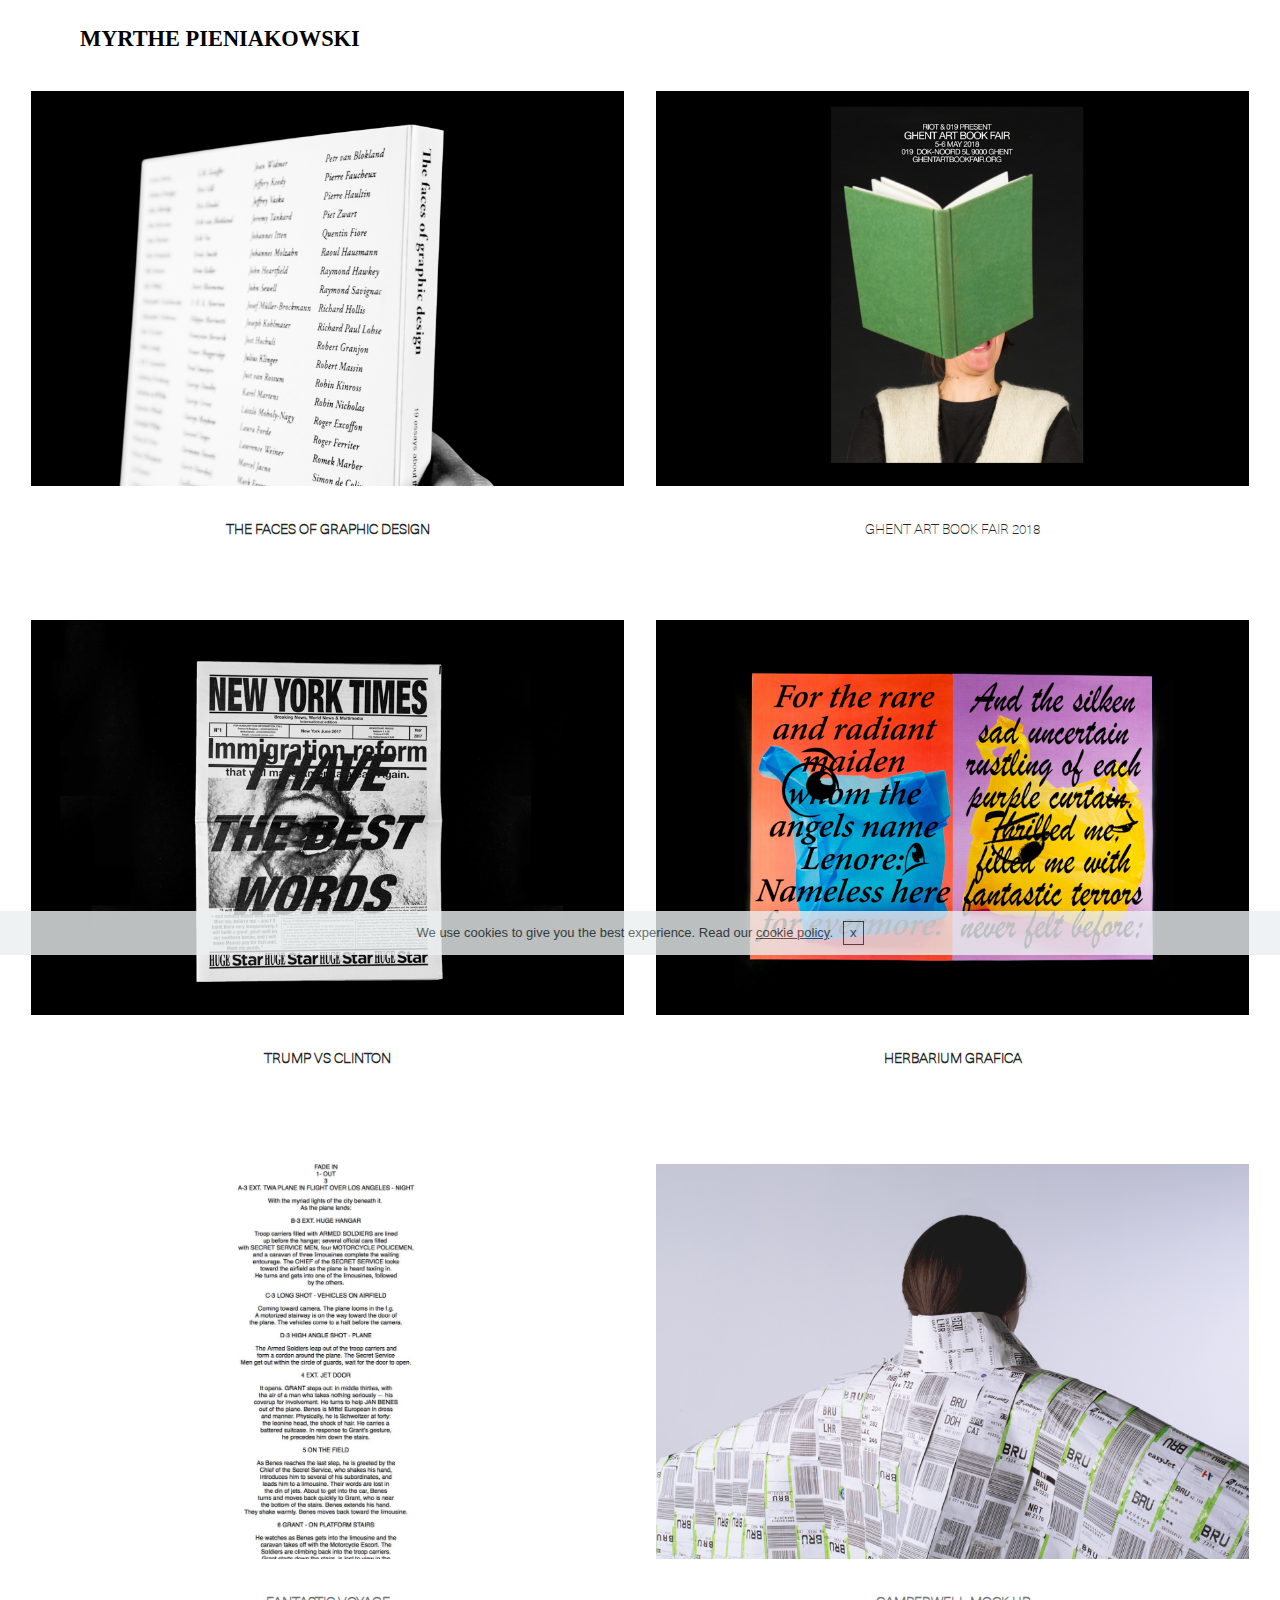
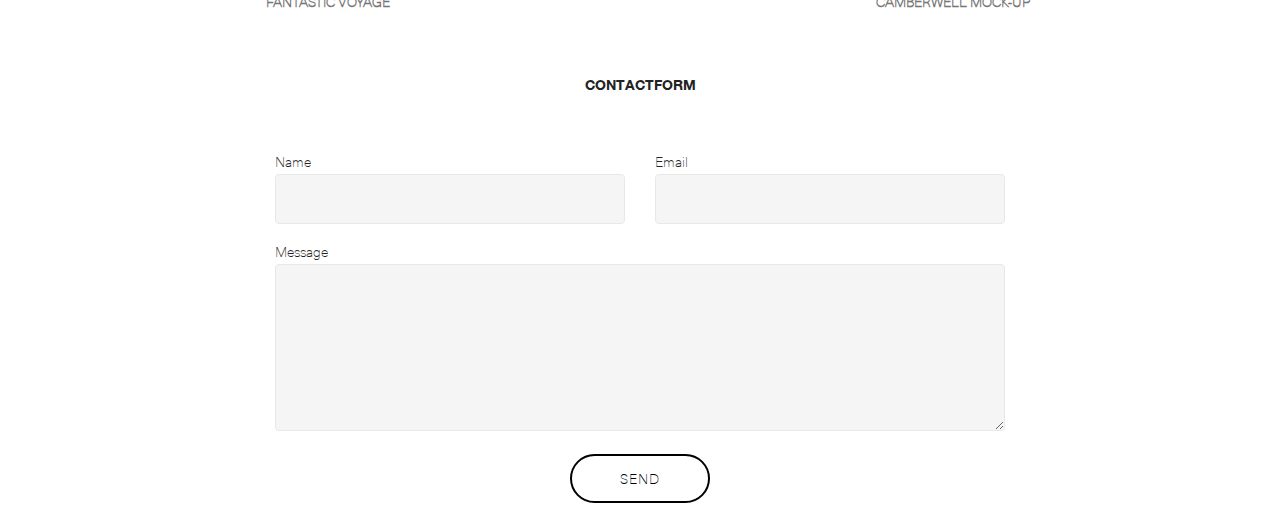
==== commit 9175ae06: "create github pages" ====
--- a/index.html
+++ b/index.html
@@ -65,7 +65,7 @@
     </nav>
 </section>
 
-<section class="engine"><a href="https://mobirise.me/a">Mobirise review</a></section><section class="features17 cid-qTqsNQmgmX" id="features17-3f">
+<section class="engine"><a href="https://mobirise.me/j">website templates</a></section><section class="features17 cid-qTqsNQmgmX" id="features17-3f">
     
     
 
@@ -119,7 +119,7 @@
                     </div>
                     <div class="card-box">
                         
-                        <p class="mbr-text mbr-fonts-style display-4">TRUMP VS CLINTON</p>
+                        <p class="mbr-text mbr-fonts-style display-4"><strong>TRUMP VS CLINTON</strong></p>
                     </div>
                 </div>
             </div>
@@ -131,7 +131,7 @@
                     </div>
                     <div class="card-box">
                         
-                        <p class="mbr-text mbr-fonts-style display-4">HERBARIUM GRAFICA</p>
+                        <p class="mbr-text mbr-fonts-style display-4"><strong>HERBARIUM GRAFICA</strong></p>
                     </div>
                 </div>
             </div>
@@ -159,7 +159,7 @@
                     </div>
                     <div class="card-box">
                         
-                        <p class="mbr-text mbr-fonts-style display-4">FANTASTIC VOYAGE</p>
+                        <p class="mbr-text mbr-fonts-style display-4"><strong>FANTASTIC VOYAGE</strong></p>
                     </div>
                 </div>
             </div>
@@ -171,7 +171,7 @@
                     </div>
                     <div class="card-box">
                         
-                        <p class="mbr-text mbr-fonts-style display-4">CAMBERWELL MOCK-UP</p>
+                        <p class="mbr-text mbr-fonts-style display-4"><strong>CAMBERWELL MOCK-UP</strong></p>
                     </div>
                 </div>
             </div>
@@ -204,7 +204,7 @@
             <div class="media-container-column col-lg-8" data-form-type="formoid">
                     <div data-form-alert="" hidden="">Bedankt om het formulier in te vullen!</div>
             
-                    <form class="mbr-form" action="https://mobirise.com/" method="post" data-form-title="Mobirise Form"><input type="hidden" name="email" data-form-email="true" value="zc9j/E8BMTlEgq9IJce7FSxtyWKf8VOARS2JCNhz5sOCe7y+8W8ZMRoZFHU7UTs7oP84uBAckJRmUu5Wy0lU+DbvgyKeR8ARFE3txd7O1In94e5f6wg0ydwQHG5d7aka" data-form-field="Email">
+                    <form class="mbr-form" action="https://mobirise.com/" method="post" data-form-title="Mobirise Form"><input type="hidden" name="email" data-form-email="true" value="YZfDNj8yyBB2YGrLy6clq4qI8Zi2cA0ItvxD7zBXSFFNY34WjJAs9OUpJ2zodDGSaIVoOjA5FfP1ml+EJVfUX0zDrRjp0f/K8y0ZT2hphUDcXgGYgHIGCN+F5lE0XFEQ" data-form-field="Email">
                         <div class="row row-sm-offset">
                             <div class="col-md-4 multi-horizontal" data-for="name">
                                 <div class="form-group">
--- a/assets/mobirise/css/mbr-additional.css
+++ b/assets/mobirise/css/mbr-additional.css
@@ -4052,6 +4052,12 @@
 .cid-qTmab2NRFS .mbr-text {
   text-align: left;
 }
+.cid-qTmab2NRFS .mbr-text DIV {
+  color: #232323;
+}
+.cid-qTmab2NRFS .mbr-text B {
+  color: #232323;
+}
 .cid-qTjVnCFIsH .navbar {
   background: #ffffff;
   transition: none;
@@ -5196,3 +5202,15 @@
     width: 100% !important;
   }
 }
+.cid-qTxA32CuKG {
+  padding-top: 0px;
+  padding-bottom: 60px;
+  background-color: #ffffff;
+}
+.cid-qTxA32CuKG .mbr-text,
+.cid-qTxA32CuKG blockquote {
+  color: #767676;
+}
+.cid-qTxA32CuKG .mbr-text {
+  color: #232323;
+}
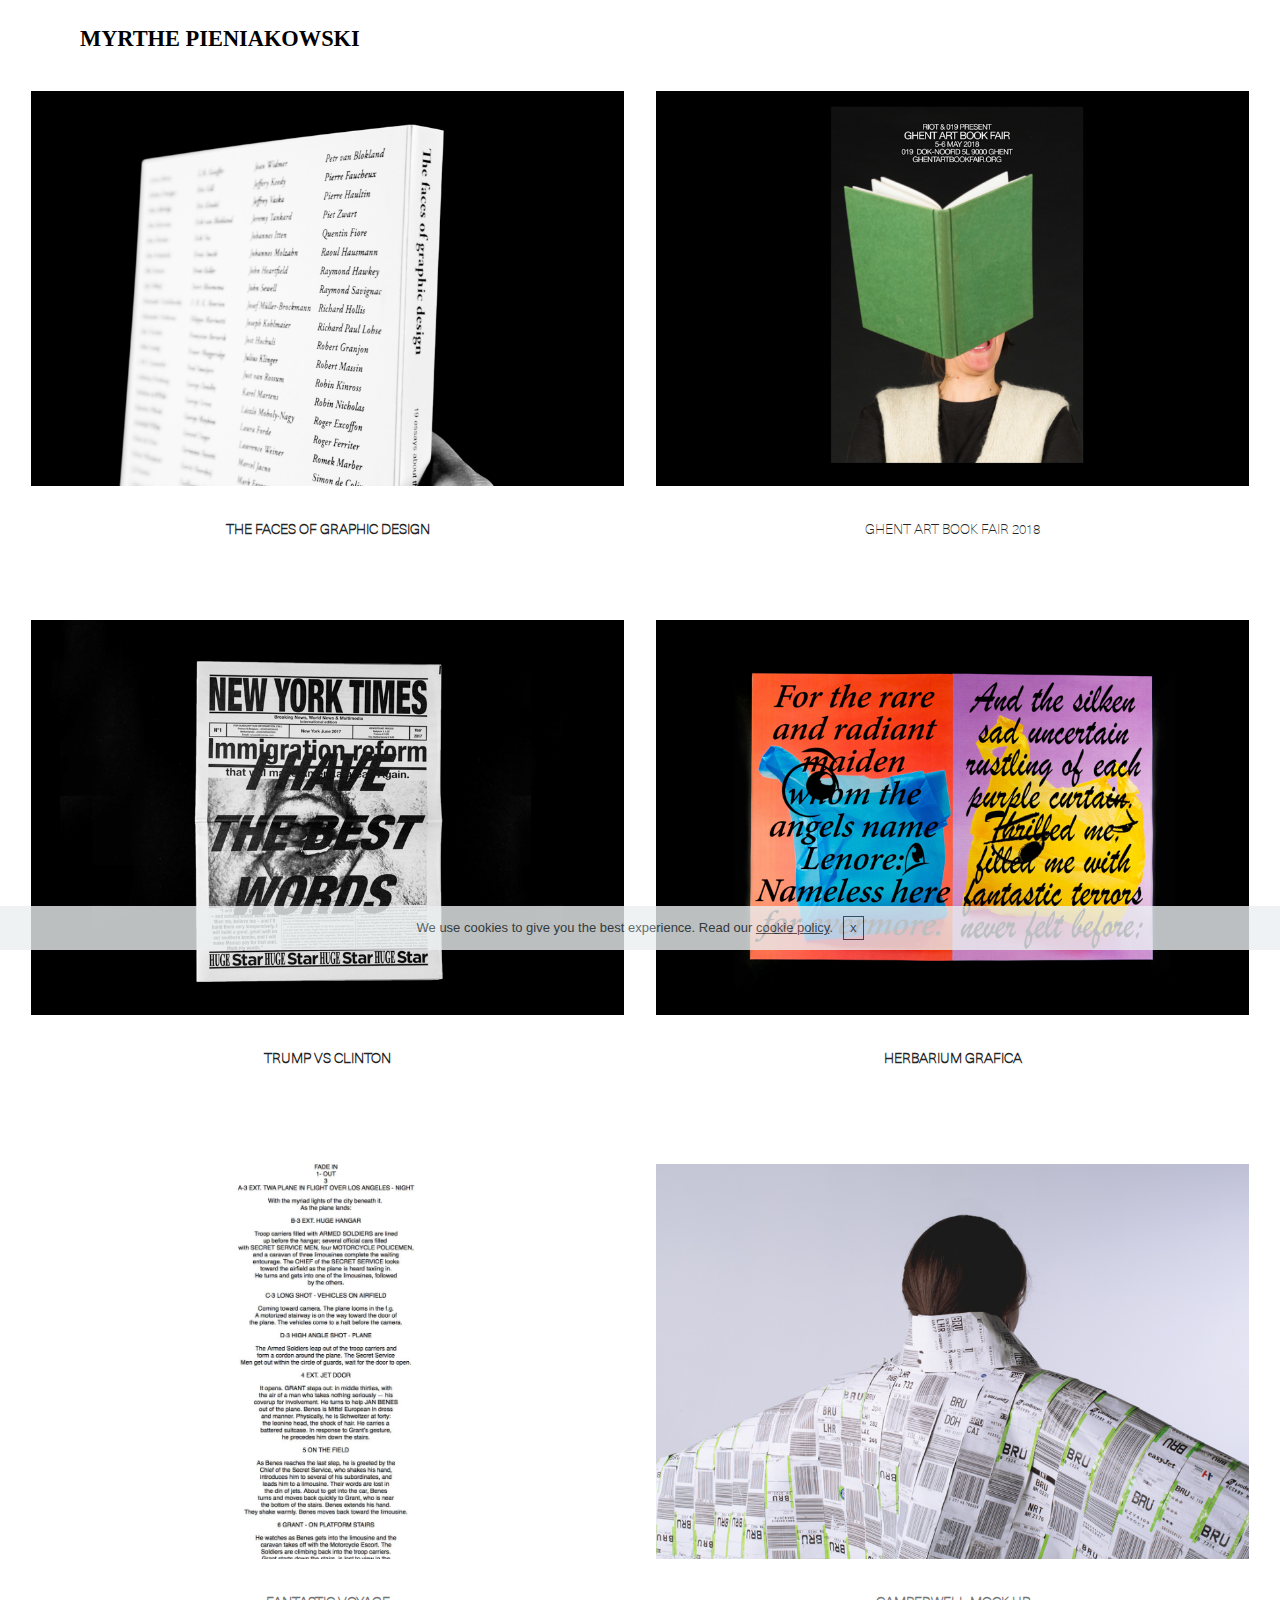
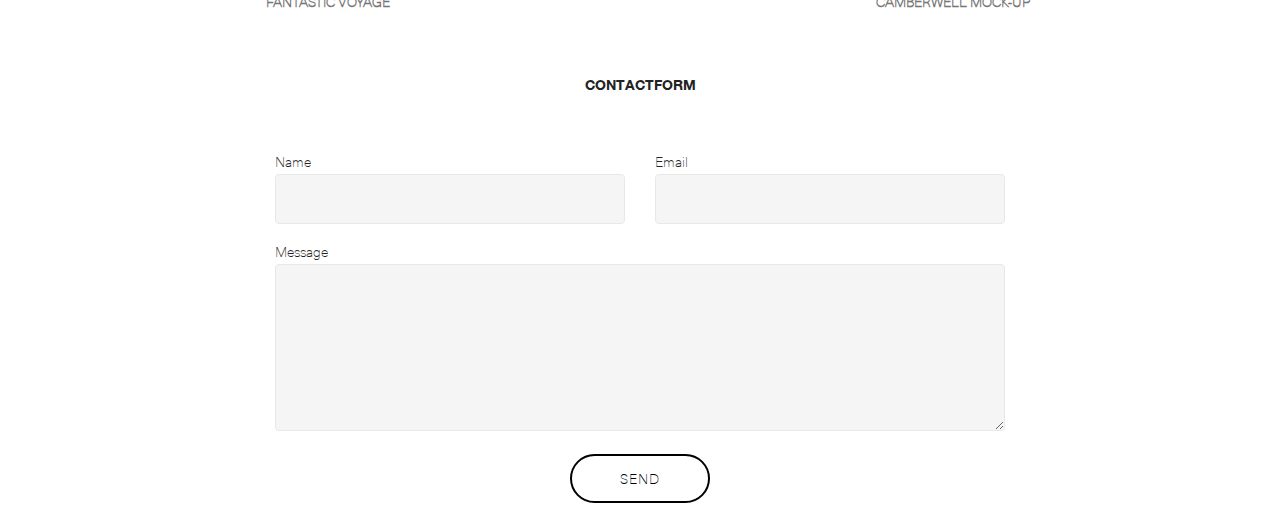
==== commit ac818e76: "create github pages" ====
--- a/index.html
+++ b/index.html
@@ -65,7 +65,7 @@
     </nav>
 </section>
 
-<section class="engine"><a href="https://mobirise.me/j">website templates</a></section><section class="features17 cid-qTqsNQmgmX" id="features17-3f">
+<section class="engine"><a href="https://mobirise.me/r">free bootstrap template</a></section><section class="features17 cid-qTqsNQmgmX" id="features17-3f">
     
     
 
@@ -204,7 +204,7 @@
             <div class="media-container-column col-lg-8" data-form-type="formoid">
                     <div data-form-alert="" hidden="">Bedankt om het formulier in te vullen!</div>
             
-                    <form class="mbr-form" action="https://mobirise.com/" method="post" data-form-title="Mobirise Form"><input type="hidden" name="email" data-form-email="true" value="YZfDNj8yyBB2YGrLy6clq4qI8Zi2cA0ItvxD7zBXSFFNY34WjJAs9OUpJ2zodDGSaIVoOjA5FfP1ml+EJVfUX0zDrRjp0f/K8y0ZT2hphUDcXgGYgHIGCN+F5lE0XFEQ" data-form-field="Email">
+                    <form class="mbr-form" action="https://mobirise.com/" method="post" data-form-title="Mobirise Form"><input type="hidden" name="email" data-form-email="true" value="lrEzNAUP0I+Q8dtiFYSXSfZNp02nrhC4aAR7gm8kJOSZ0Jtr2lSYre43rNmgBstEMd0n6np9b7g/uLeQYTE71Q6kUtNA0m6dKg8FajGGRfZT2PTd0cfLjyew+QkKN0Vd" data-form-field="Email">
                         <div class="row row-sm-offset">
                             <div class="col-md-4 multi-horizontal" data-for="name">
                                 <div class="form-group">
--- a/assets/mobirise/css/mbr-additional.css
+++ b/assets/mobirise/css/mbr-additional.css
@@ -4449,7 +4449,7 @@
 }
 .cid-qTlHrrRDvx {
   padding-top: 90px;
-  padding-bottom: 60px;
+  padding-bottom: 0px;
   background: #ffffff;
 }
 .cid-qTlHrrRDvx .image-block {
@@ -4469,7 +4469,7 @@
   }
 }
 .cid-qTlHrEwA2K {
-  padding-top: 60px;
+  padding-top: 45px;
   padding-bottom: 60px;
   background: #ffffff;
 }
@@ -4490,7 +4490,7 @@
   }
 }
 .cid-qTlHrHyuCB {
-  padding-top: 60px;
+  padding-top: 0px;
   padding-bottom: 60px;
   background: #ffffff;
 }
@@ -4511,7 +4511,7 @@
   }
 }
 .cid-qTlHrKoo4A {
-  padding-top: 60px;
+  padding-top: 0px;
   padding-bottom: 60px;
   background: #ffffff;
 }
@@ -4532,7 +4532,7 @@
   }
 }
 .cid-qTlHrMQkfS {
-  padding-top: 60px;
+  padding-top: 0px;
   padding-bottom: 60px;
   background: #ffffff;
 }
@@ -4553,7 +4553,7 @@
   }
 }
 .cid-qTlHrSvQmU {
-  padding-top: 60px;
+  padding-top: 0px;
   padding-bottom: 60px;
   background: #ffffff;
 }
@@ -4574,7 +4574,7 @@
   }
 }
 .cid-qTlHrVbH1n {
-  padding-top: 60px;
+  padding-top: 0px;
   padding-bottom: 60px;
   background: #ffffff;
 }
@@ -4595,7 +4595,7 @@
   }
 }
 .cid-qTlHrXZdsn {
-  padding-top: 60px;
+  padding-top: 0px;
   padding-bottom: 60px;
   background: #ffffff;
 }
@@ -4616,7 +4616,7 @@
   }
 }
 .cid-qTlHs0OZtU {
-  padding-top: 60px;
+  padding-top: 0px;
   padding-bottom: 60px;
   background: #ffffff;
 }
@@ -4637,7 +4637,7 @@
   }
 }
 .cid-qTlHs3wUFr {
-  padding-top: 60px;
+  padding-top: 0px;
   padding-bottom: 60px;
   background: #ffffff;
 }
@@ -4658,7 +4658,7 @@
   }
 }
 .cid-qTm2qYZ5Nf {
-  padding-top: 60px;
+  padding-top: 0px;
   padding-bottom: 60px;
   background: #ffffff;
 }
@@ -4679,7 +4679,7 @@
   }
 }
 .cid-qTm2CTWKqE {
-  padding-top: 60px;
+  padding-top: 0px;
   padding-bottom: 60px;
   background: #ffffff;
 }
